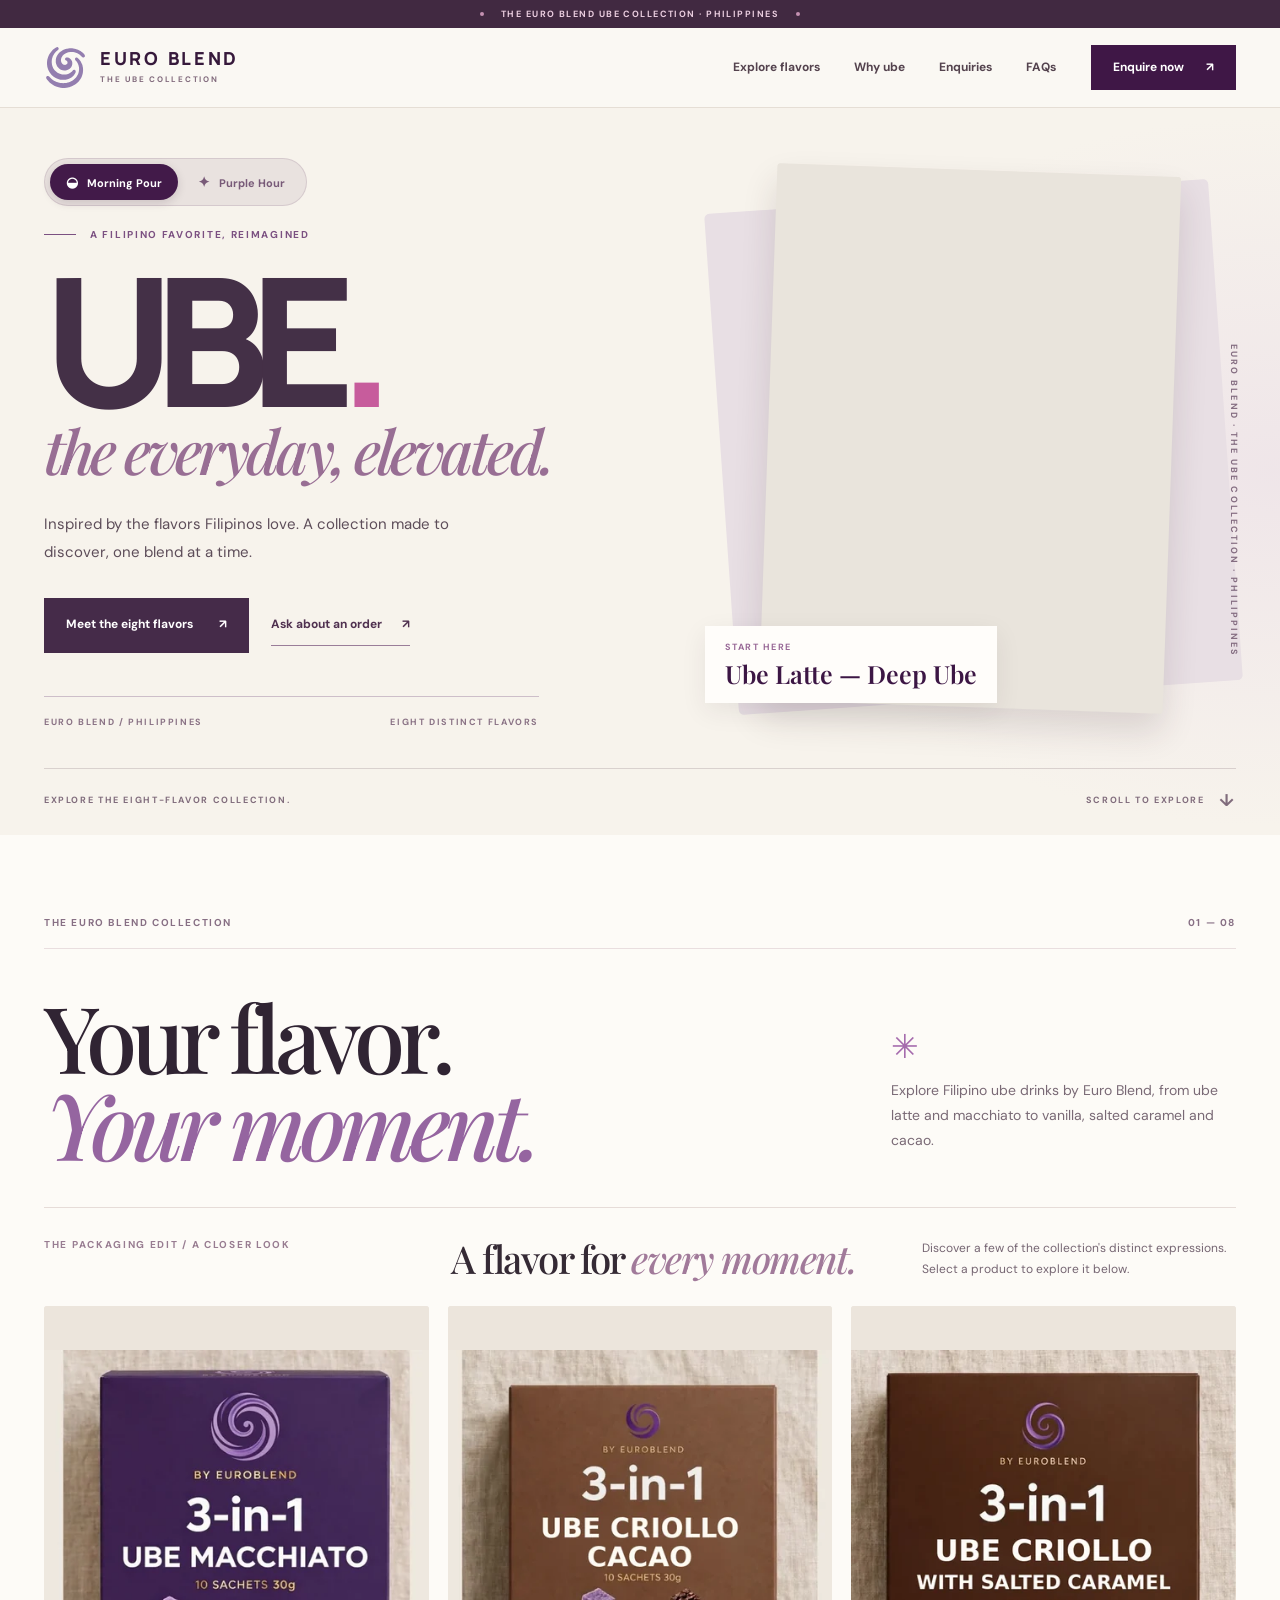
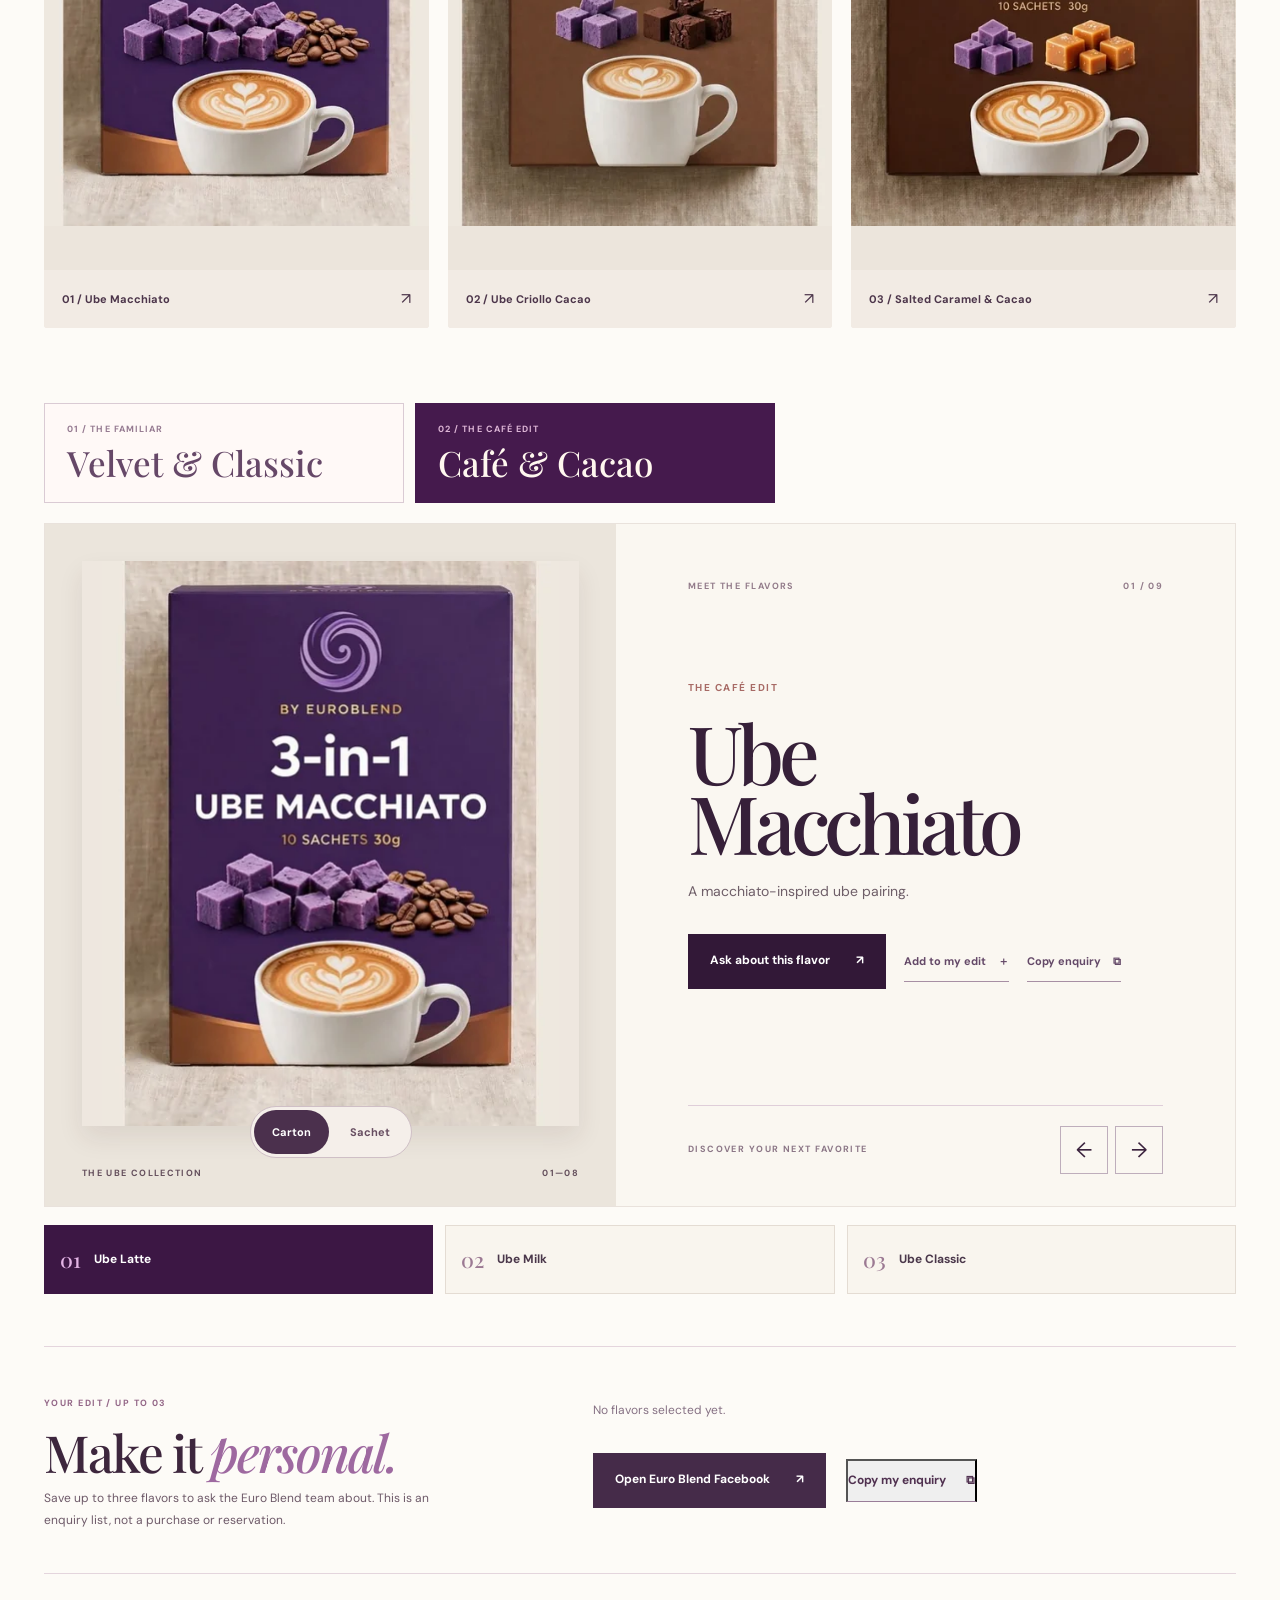
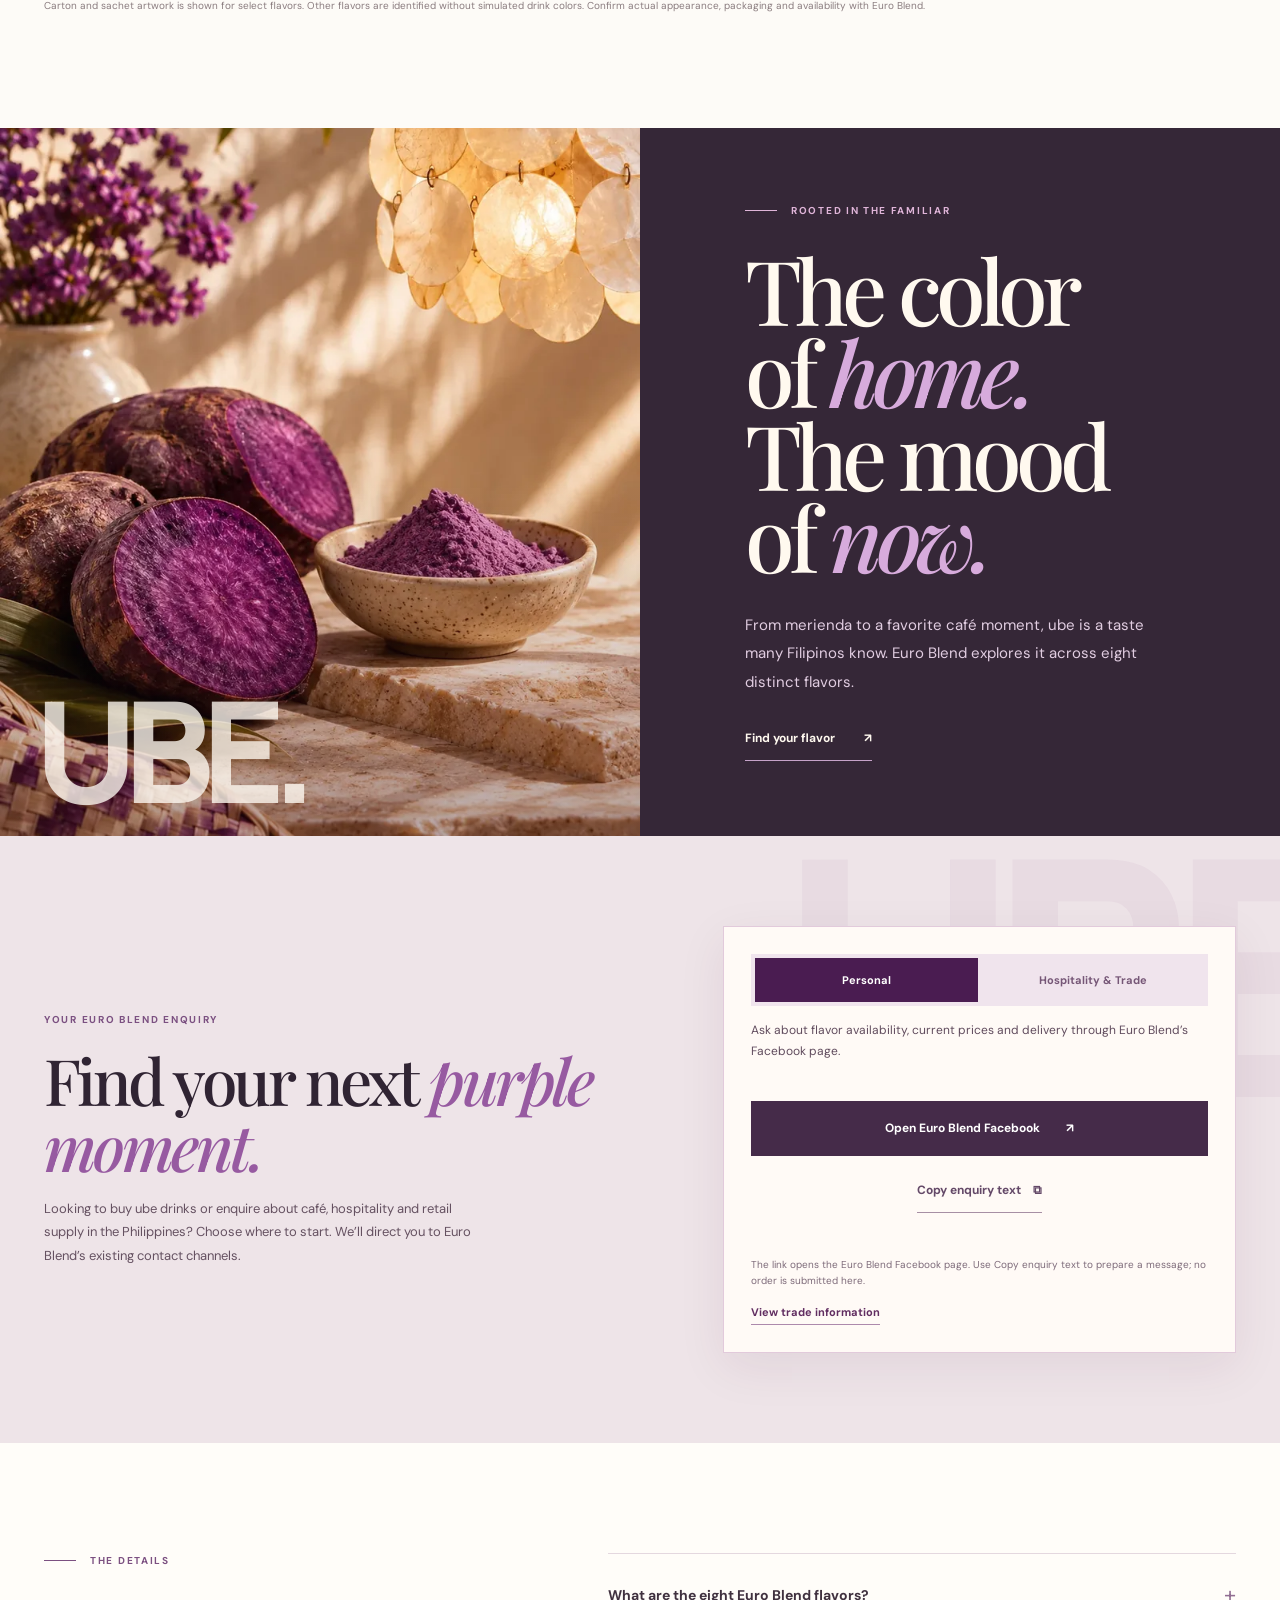
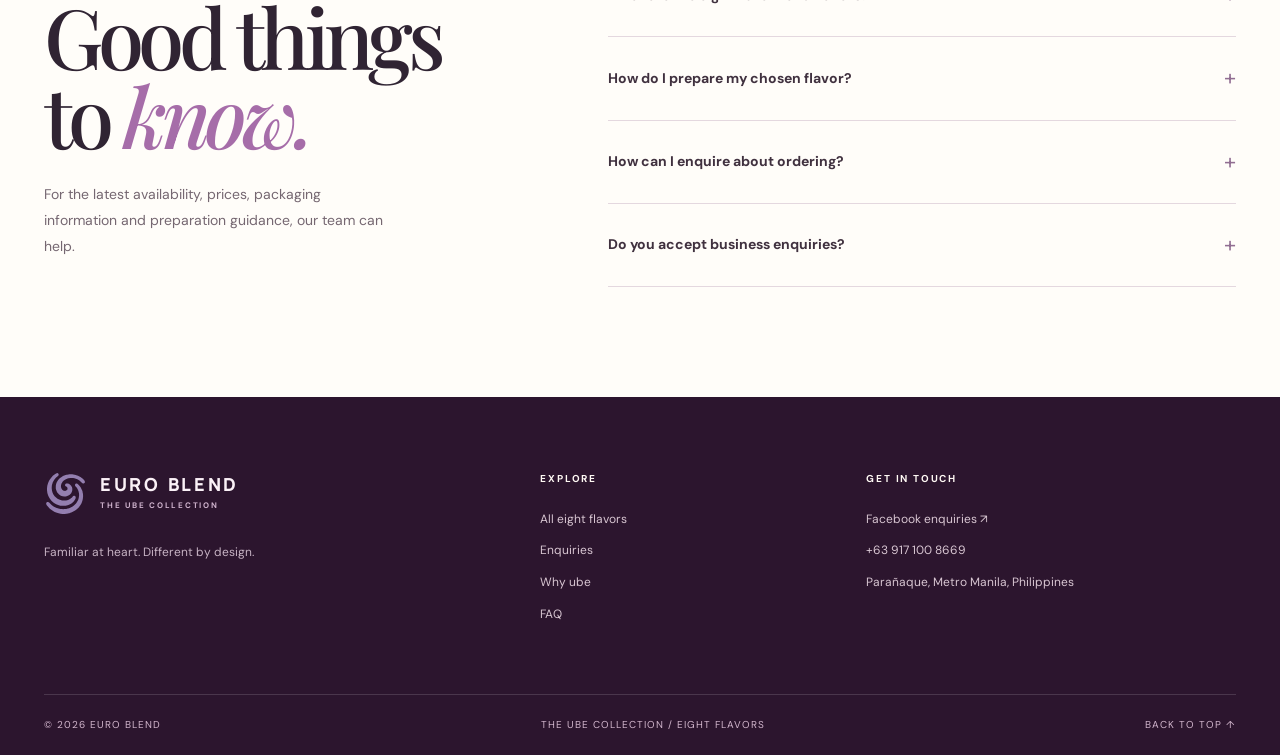
==== index.html @ 81c0ac76 "Improve Euroblend homepage search metadata and Filipino ube drink relevance" ====
<!doctype html>
<html lang="en">
<head>
<meta charset="utf-8">
<meta name="viewport" content="width=device-width, initial-scale=1">
<meta name="theme-color" content="#faf6ed" id="browser-theme-color">
<meta name="description" content="Discover Euro Blend (Euroblend), a Filipino ube beverage collection in Parañaque, Metro Manila. Explore ube latte, macchiato, cacao and salted caramel. Enquire about orders.">
<meta property="og:type" content="website">
<meta property="og:title" content="Euroblend Philippines | Filipino Ube Drinks &amp; Ube Latte">
<meta property="og:description" content="Discover Euro Blend (Euroblend), a Filipino ube beverage collection in Parañaque, Metro Manila. Explore ube latte, macchiato, cacao and salted caramel. Enquire about orders.">
<meta property="og:url" content="https://euroblend.vercel.app/">
<meta property="og:image" content="https://euroblend.vercel.app/og-euroblend.jpg">
<meta property="og:image:width" content="1200">
<meta property="og:image:height" content="630">
<meta name="twitter:card" content="summary_large_image">
<meta name="robots" content="index, follow, max-image-preview:large">
<meta property="og:site_name" content="Euro Blend">
<meta property="og:locale" content="en_PH">
<meta property="og:image:alt" content="Euro Blend collection packaging on natural linen">
<link rel="canonical" href="https://euroblend.vercel.app/">
<link rel="icon" type="image/svg+xml" href="/euroblend-mark.svg">
<link rel="preconnect" href="https://fonts.googleapis.com">
<link rel="preconnect" href="https://fonts.gstatic.com" crossorigin>
<link href="https://fonts.googleapis.com/css2?family=DM+Sans:wght@400;500;600;700&family=Manrope:wght@400;500;600;700;800&family=Playfair+Display:ital,wght@0,500;0,600;0,700;1,500;1,600&display=swap" rel="stylesheet">
<link rel="preload" as="image" type="image/webp" href="/images/editorial-ube-latte-800.webp" imagesrcset="/images/editorial-ube-latte-480.webp 480w, /images/editorial-ube-latte-800.webp 800w" imagesizes="(max-width:760px) 75vw, 500px">
<link rel="manifest" href="/site.webmanifest">
<link rel="icon" type="image/svg+xml" href="/favicon.svg">
<link rel="apple-touch-icon" href="/apple-touch-icon.png">
<link rel="stylesheet" href="/style.css">
<title>Euroblend Philippines | Filipino Ube Drinks &amp; Ube Latte</title>
<script type="application/ld+json">{"@context":"https://schema.org","@graph":[{"@type":"Organization","name":"Euro Blend","url":"https://euroblend.vercel.app/","logo":"https://euroblend.vercel.app/euroblend-mark.svg","sameAs":["https://www.facebook.com/share/1deLJW2QHp/"],"alternateName":"Euroblend"},{"@type":"WebSite","name":"Euro Blend","url":"https://euroblend.vercel.app/","alternateName":"Euroblend","inLanguage":"en-PH"},{"@type":"ItemList","name":"The Euro Blend Ube Collection","numberOfItems":8,"itemListElement":[{"@type":"ListItem","position":1,"name":"Ube Latte"},{"@type":"ListItem","position":2,"name":"Ube Milk"},{"@type":"ListItem","position":3,"name":"Ube Classic"},{"@type":"ListItem","position":4,"name":"Ube Macchiato"},{"@type":"ListItem","position":5,"name":"Ube Vanilla"},{"@type":"ListItem","position":6,"name":"Ube Salted Caramel"},{"@type":"ListItem","position":7,"name":"Ube Criollo Cacao"},{"@type":"ListItem","position":8,"name":"Ube Criollo Salted Caramel"}]}]}</script>
</head>
<body data-mood="morning">
<a class="skip" href="#main">Skip to content</a>
<div class="announcement"><span class="announcement__dot"></span> THE EURO BLEND UBE COLLECTION · PHILIPPINES <span class="announcement__dot"></span></div>
<header class="header" id="top"><div class="container header__inner">
 <a class="brand" href="#top" aria-label="Euro Blend home"><img src="/euroblend-mark.svg" width="40" height="43" alt=""><span><strong>EURO BLEND</strong><small>THE UBE COLLECTION</small></span></a>
 <nav class="nav" id="site-nav" aria-label="Primary navigation"><a href="#flavors">Explore flavors</a><a href="#story">Why ube</a><a href="#enquiries">Enquiries</a><a href="#faq">FAQs</a></nav>
 <a class="header__cta" href="https://www.facebook.com/share/1deLJW2QHp/" target="_blank" rel="noopener noreferrer">Enquire now <span aria-hidden="true">↗</span></a>
 <button class="mobile-menu" type="button" id="mobile-menu" aria-label="Open menu" aria-expanded="false" aria-controls="site-nav"><span></span><span></span></button>
</div></header>
<main id="main">
<section class="hero" aria-labelledby="hero-title"><div class="container hero__grid">
 <div class="hero__copy">
    <div class="mood-switch" role="group" aria-label="Choose visual atmosphere">
      <button type="button" data-mood-choice="morning" aria-pressed="true" class="mood-switch__button is-active"><span aria-hidden="true">◒</span> Morning Pour</button>
      <button type="button" data-mood-choice="purple-hour" aria-pressed="false" class="mood-switch__button"><span aria-hidden="true">✦</span> Purple Hour</button>
    </div>
    <div class="kicker"><span class="kicker__line"></span> <span id="hero-strap">A FILIPINO FAVORITE, REIMAGINED</span></div>
   <h1 id="hero-title"><span class="hero__big">UBE<span class="hero__period">.</span></span><span class="hero__script" id="hero-script">the everyday, elevated.</span></h1>
   <p class="hero__lead" id="hero-lead">Inspired by the flavors Filipinos love. A collection made to discover, one blend at a time.</p>
   <div class="hero__actions"><a class="btn btn--purple" href="#flavors">Meet the eight flavors <span aria-hidden="true">↗</span></a><a class="text-cta" href="https://www.facebook.com/share/1deLJW2QHp/" target="_blank" rel="noopener noreferrer">Ask about an order <span aria-hidden="true">↗</span></a></div>
   <div class="hero__edition"><span>EURO BLEND / PHILIPPINES</span><span>EIGHT DISTINCT FLAVORS</span></div>
 </div>
 <div class="hero__visual"><div class="hero__halo" aria-hidden="true"></div><div class="hero__orbit" aria-hidden="true"></div>
   <figure class="hero__product">
      <img class="hero__photo-day" src="/images/editorial-ube-latte-800.webp" srcset="/images/editorial-ube-latte-480.webp 480w, /images/editorial-ube-latte-800.webp 800w" sizes="(max-width:760px) 74vw, 480px" width="760" height="940" fetchpriority="high" decoding="async" alt="Euro Blend Ube Latte Deep Ube packaging on a warm linen backdrop">
      <img class="hero__photo-night" src="/images/editorial-ube-criollo-salted-caramel-800.webp" srcset="/images/editorial-ube-criollo-salted-caramel-480.webp 480w, /images/editorial-ube-criollo-salted-caramel-800.webp 800w" sizes="(max-width:760px) 74vw, 480px" width="760" height="940" decoding="async" loading="lazy" alt="Euro Blend Ube Criollo Salted Caramel carton on natural linen">
    </figure>
   <div class="hero__side-label" aria-hidden="true">EURO BLEND · THE UBE COLLECTION · PHILIPPINES</div>
   <div class="hero__photo-tag"><span class="hero__photo-tag-small" id="photo-tag">START HERE</span><strong id="photo-feature">Ube Latte / Deep Ube</strong></div>
 </div>
</div><div class="hero__bottomline container"><span>EXPLORE THE EIGHT-FLAVOR COLLECTION.</span><a href="#flavors">SCROLL TO EXPLORE <span aria-hidden="true">↓</span></a></div></section>
<div class="ticker" aria-hidden="true"><div class="ticker__track"><span>UBE LATTE</span><i>✳</i><span>UBE MILK</span><i>✳</i><span>UBE CLASSIC</span><i>✳</i><span>UBE MACCHIATO</span><i>✳</i><span>UBE VANILLA</span><i>✳</i><span>UBE SALTED CARAMEL</span><i>✳</i><span>UBE CRIOLLO CACAO</span><i>✳</i><span>UBE CRIOLLO SALTED CARAMEL</span><i>✳</i></div></div>
<section class="intro" id="flavors" aria-labelledby="flavors-heading"><div class="container">
 <div class="intro__line"><span>THE EURO BLEND COLLECTION</span><span>01 — 08</span></div>
 <div class="intro__heading"><h2 id="flavors-heading">Your flavor.<br><em>Your moment.</em></h2><div class="intro__aside"><span class="intro__star" aria-hidden="true">✳</span><p>Explore Filipino ube drinks by Euro Blend, from ube latte and macchiato to vanilla, salted caramel and cacao.</p></div></div>
  <div class="editorial-look" aria-labelledby="editorial-look-title">
    <div class="editorial-look__intro"><span>THE PACKAGING EDIT / A CLOSER LOOK</span><h3 id="editorial-look-title">A flavor for <em>every moment.</em></h3><p>Discover a few of the collection's distinct expressions. Select a product to explore it below.</p></div>
    <p class="editorial-look__swipe">Swipe to explore the packaging <span aria-hidden="true">→</span></p>
  <div class="editorial-look__photos">
      <button type="button" data-feature-flavor="3" aria-label="Explore Ube Macchiato"><img src="/images/editorial-ube-macchiato-480.webp" width="456" height="564" loading="lazy" decoding="async" alt="Ube Macchiato carton on natural linen"><span>01 / Ube Macchiato <b>↗</b></span></button>
      <button type="button" data-feature-flavor="6" aria-label="Explore Ube Criollo Cacao"><img src="/images/editorial-ube-criollo-cacao-480.webp" width="456" height="564" loading="lazy" decoding="async" alt="Ube cacao carton on natural linen"><span>02 / Ube Criollo Cacao <b>↗</b></span></button>
      <button type="button" data-feature-flavor="7" aria-label="Explore Ube Criollo Salted Caramel"><img src="/images/editorial-ube-criollo-salted-caramel-480.webp" width="456" height="564" loading="lazy" decoding="async" alt="Ube cacao and salted caramel carton on natural linen"><span>03 / Salted Caramel &amp; Cacao <b>↗</b></span></button>
    </div>
  </div>
  <div class="flight-groups" role="group" aria-label="Browse flavor groups">
    <button type="button" class="flight-groups__tab is-active" data-family="velvet" aria-pressed="true"><span>01 / THE FAMILIAR</span><strong>Velvet &amp; Classic</strong></button>
    <button type="button" class="flight-groups__tab" data-family="cafe" aria-pressed="false"><span>02 / THE CAFÉ EDIT</span><strong>Café &amp; Cacao</strong></button>
  </div>
  <div class="showcase" id="flavor-showcase" data-flavor="salted-caramel">
   <div class="showcase__photo"><div class="showcase__photo-frame">
   <img id="flavor-image" hidden sizes="(max-width:760px) calc(100vw - 72px), 540px" width="1000" height="1250" alt="" decoding="async">
   <div id="flavor-identity" class="flavor-identity" role="img" aria-label="Euro Blend Ube Salted Caramel typographic product artwork">
    <span class="flavor-identity__overline">EURO BLEND / THE UBE COLLECTION</span>
    <img class="flavor-identity__mark" src="/euroblend-mark.svg" width="66" height="70" alt="" aria-hidden="true">
    <strong id="flavor-identity-name">Ube Salted Caramel</strong>
    <span class="flavor-identity__rule" aria-hidden="true"></span>
    <span class="flavor-identity__footnote">DISCOVER THE FLAVOR</span>
   </div>
  </div><div class="pack-view" id="pack-view" hidden role="group" aria-label="Product view"><button type="button" id="pack-carton" class="is-active" aria-pressed="true">Carton</button><button type="button" id="pack-sachet" aria-pressed="false">Sachet</button></div><div class="showcase__photo-label">THE UBE COLLECTION <span>01—08</span></div></div>
   <div class="showcase__details"><div class="showcase__top"><span>MEET THE FLAVORS</span><span id="flavor-count">06 / 08</span></div>
    <div class="showcase__main"><p class="showcase__eyebrow" id="flavor-eyebrow">SWEET MEETS SALTY</p><h3 id="flavor-title">Ube Salted<br>Caramel</h3><p id="flavor-description">An ube and salted caramel flavor to discover.</p><div class="showcase__ctas"><a class="btn btn--ink" id="flavor-enquire" href="https://www.facebook.com/share/1deLJW2QHp/" target="_blank" rel="noopener noreferrer" aria-label="Ask about Ube Salted Caramel on the Euro Blend Facebook page">Ask about this flavor <span aria-hidden="true">↗</span></a><button id="add-to-flight" type="button" class="copy-link" aria-pressed="false">Add to my edit <span aria-hidden="true">＋</span></button><button id="copy-flavor" type="button" class="copy-link">Copy enquiry <span aria-hidden="true">⧉</span></button></div><span id="copy-status" class="copy-status" role="status" aria-live="polite"></span></div>
    <div class="showcase__bottom"><span>DISCOVER YOUR NEXT FAVORITE</span><div class="showcase__arrows"><button type="button" id="prev-flavor" aria-label="Previous flavor">←</button><button type="button" id="next-flavor" aria-label="Next flavor">→</button></div></div>
   </div>
 </div>
 <div class="flavor-rail" role="group" aria-label="Select a Euro Blend ube flavor">
  <button type="button" class="flavor-rail__option" data-family="cafe" data-index="0" hidden aria-pressed="false"><span>01</span><strong>Ube Latte</strong></button>
  <button type="button" class="flavor-rail__option" data-family="velvet" data-index="1" aria-pressed="false"><span>02</span><strong>Ube Milk</strong></button>
  <button type="button" class="flavor-rail__option" data-family="velvet" data-index="2" aria-pressed="false"><span>03</span><strong>Ube Classic</strong></button>
  <button type="button" class="flavor-rail__option" data-family="cafe" data-index="3" hidden aria-pressed="false"><span>04</span><strong>Ube Macchiato</strong></button>
  <button type="button" class="flavor-rail__option" data-family="velvet" data-index="4" aria-pressed="false"><span>05</span><strong>Ube Vanilla</strong></button>
  <button type="button" class="flavor-rail__option is-selected" data-family="velvet" data-index="5" aria-pressed="true"><span>06</span><strong>Ube Salted Caramel</strong></button>
  <button type="button" class="flavor-rail__option" data-family="cafe" data-index="6" hidden aria-pressed="false"><span>07</span><strong>Ube Criollo Cacao</strong></button>
  <button type="button" class="flavor-rail__option" data-family="cafe" data-index="7" hidden aria-pressed="false"><span>08</span><strong>Ube Criollo Salted Caramel</strong></button>
 </div>
  <aside class="tasting-edit" aria-labelledby="tasting-edit-title">
    <div class="tasting-edit__heading"><span class="tasting-edit__number">YOUR EDIT / UP TO 03</span><h3 id="tasting-edit-title">Make it <em>personal.</em></h3><p>Save up to three flavors to ask the Euro Blend team about. This is an enquiry list, not a purchase or reservation.</p></div>
    <div class="tasting-edit__actions"><div id="tasting-list" class="tasting-edit__list" aria-live="polite"><span class="tasting-edit__empty">No flavors selected yet.</span></div><div class="tasting-edit__buttons"><a id="tasting-email" class="btn btn--purple" href="https://www.facebook.com/share/1deLJW2QHp/" target="_blank" rel="noopener noreferrer">Open Euro Blend Facebook <span aria-hidden="true">↗</span></a><button id="tasting-copy" type="button" class="text-cta">Copy my enquiry <span aria-hidden="true">⧉</span></button></div><span id="tasting-status" role="status" aria-live="polite" class="tasting-edit__status"></span></div>
  </aside>
  <p class="collection__note">Carton and sachet artwork is shown for select flavors. Other flavors are identified without simulated drink colors. Confirm actual appearance, packaging and availability with Euro Blend.</p>
</div></section>
<section id="story" class="story" aria-labelledby="story-title"><div class="story__art"><img src="/images/ube-story-800.webp" srcset="/images/ube-story-480.webp 480w, /images/ube-story-800.webp 800w, /images/ube-story.webp 1000w" sizes="(max-width:760px) 100vw, 50vw" width="1000" height="1250" loading="lazy" decoding="async" alt="Purple ube root and soft natural textures in a warm Filipino-inspired setting"><div class="story__artmark" aria-hidden="true">UBE.</div></div><div class="story__text"><div class="story__inner"><p class="kicker kicker--light"><span class="kicker__line"></span> ROOTED IN THE FAMILIAR</p><h2 id="story-title">The color<br>of <em>home.</em><br>The mood<br>of <em>now.</em></h2><p>From merienda to a favorite café moment, ube is a taste many Filipinos know. Euro Blend explores it across eight distinct flavors.</p><a href="#flavors" class="story__link">Find your flavor <span aria-hidden="true">↗</span></a></div></div></section>
<section class="ritual" id="enquiries" aria-labelledby="enquiries-title">
 <div class="container ritual__inner">
  <div class="ritual__copy"><p class="kicker">YOUR EURO BLEND ENQUIRY</p><h2 id="enquiries-title">Find your next <em>purple moment.</em></h2><p class="ritual__description">Looking to buy ube drinks or enquire about café, hospitality and retail supply in the Philippines? Choose where to start. We’ll direct you to Euro Blend’s existing contact channels.</p></div>
  <div class="enquiry-path" aria-label="Choose an enquiry type"><div class="enquiry-path__tabs" role="group" aria-label="Enquiry type"><button id="enquiry-personal" type="button" aria-pressed="true" class="is-active">Personal</button><button id="enquiry-trade" type="button" aria-pressed="false">Hospitality &amp; Trade</button></div><p id="enquiry-guide">Ask about flavor availability, current prices and delivery through the official Euro Blend Facebook page.</p><a id="enquiry-action" class="btn btn--purple" target="_blank" rel="noopener noreferrer" href="https://www.facebook.com/share/1deLJW2QHp/">Message on Facebook <span aria-hidden="true">↗</span></a><button type="button" id="enquiry-copy" class="copy-link">Copy enquiry text <span aria-hidden="true">⧉</span></button><span id="enquiry-status" role="status" aria-live="polite" class="enquiry-path__status"></span><small>The link opens the Euro Blend Facebook page. Use Copy enquiry text to prepare a message; no order is submitted here.</small><a class="enquiry-path__trade-link" href="/trade">View trade information</a></div>
 </div>
</section>
<section id="faq" class="faq" aria-labelledby="faq-title"><div class="container faq__layout"><div><p class="kicker"><span class="kicker__line"></span> THE DETAILS</p><h2 id="faq-title">Good things<br>to <em>know.</em></h2><p class="faq__lead">For the latest availability, prices, packaging information and preparation guidance, our team can help.</p></div><div class="faq__questions">
 <details><summary>What are the eight Euro Blend flavors?<span aria-hidden="true">+</span></summary><p>Ube Latte, Ube Milk, Ube Classic, Ube Macchiato, Ube Vanilla, Ube Salted Caramel, Ube Criollo Cacao, and Ube Criollo Salted Caramel.</p></details>
 <details><summary>How do I prepare my chosen flavor?<span aria-hidden="true">+</span></summary><p>Follow the preparation instructions on your product’s actual packaging. The Euro Blend team can confirm the recommended method for each available flavor.</p></details>
 <details><summary>How can I enquire about ordering?<span aria-hidden="true">+</span></summary><p>Enquire through the official Euro Blend Facebook page for current stock, prices, payment arrangements and delivery details.</p></details>
 <details><summary>Do you accept business enquiries?<span aria-hidden="true">+</span></summary><p>Yes. For reseller and business enquiries, contact Euro Blend on its official Facebook page. Pricing, quantities and terms are confirmed directly.</p></details>
 </div></div></section>
</main>
<footer class="footer"><div class="container footer__top"><div class="footer__brand"><a class="brand brand--footer" href="#top"><img src="/euroblend-mark.svg" alt="" width="44" height="48"><span><strong>EURO BLEND</strong><small>THE UBE COLLECTION</small></span></a><p>Familiar at heart. Different by design.</p></div><div class="footer__links"><strong>EXPLORE</strong><a href="#flavors">All eight flavors</a><a href="#enquiries">Enquiries</a><a href="#story">Why ube</a><a href="#faq">FAQ</a></div><div class="footer__links"><strong>GET IN TOUCH</strong><a href="https://www.facebook.com/share/1deLJW2QHp/" target="_blank" rel="noopener noreferrer">Facebook enquiries ↗</a><a href="tel:+639171008669">+63 917 100 8669</a><span>Parañaque, Metro Manila, Philippines</span></div></div><div class="container footer__bottom"><span>© <span id="year">2026</span> EURO BLEND</span><span>THE UBE COLLECTION / EIGHT FLAVORS</span><a href="#top">BACK TO TOP ↑</a></div></footer>
<script src="/script.js" defer></script>
</body>
</html>
---- style.css ----
:root{--ink:#251323;--plum:#3e1647;--purple:#64306f;--lilac:#9d62ac;--orchid:#ca85bf;--cream:#faf6ed;--paper:#fffdf8;--muted:#695c64;--line:#e5dcd9;--sans:'DM Sans',Arial,sans-serif;--display:'Playfair Display',Georgia,serif;--heading:'Manrope',Arial,sans-serif}
*,*:before,*:after{box-sizing:border-box}html{scroll-behavior:smooth;scroll-padding-top:86px}body{margin:0;background:var(--cream);color:var(--ink);font:400 14px/1.65 var(--sans);-webkit-font-smoothing:antialiased}h1,h2,h3,p,figure{margin:0}h1,h2,h3{font-weight:500}img{max-width:100%;display:block}a{color:inherit;text-decoration:none}button{font:inherit;cursor:pointer}a:focus-visible,button:focus-visible,summary:focus-visible{outline:3px solid #b558b8;outline-offset:4px}.container{width:min(1320px,calc(100% - 88px));margin-inline:auto}.skip{position:absolute;top:-100px;left:12px;z-index:99;padding:12px 18px;background:#fff;color:#231221}.skip:focus{top:12px}
.announcement{height:28px;background:#351138;color:#eacddf;display:flex;align-items:center;justify-content:center;gap:17px;font-size:9px;letter-spacing:.22em;font-weight:700}.announcement__dot{height:4px;width:4px;background:#c591b2;border-radius:50%}.header{position:relative;z-index:40;background:var(--cream);border-bottom:1px solid #e2d8d0}.header__inner{height:86px;display:flex;align-items:center;gap:35px}.brand{display:inline-flex;align-items:center;gap:13px;min-width:0}.brand img{width:43px;height:45px;object-fit:contain}.brand>span{display:flex;flex-direction:column;gap:4px}.brand strong{font:800 18px/1.1 var(--heading);letter-spacing:.15em;white-space:nowrap;color:#36193b}.brand small{font-size:8px;letter-spacing:.22em;font-weight:700;color:#816a7c;white-space:nowrap}.nav{display:flex;align-items:center;gap:34px;margin-left:auto}.nav a{font-size:12px;font-weight:700;color:#54434e}.nav a:hover{color:var(--purple)}.header__cta{background:#3f1746;color:#fff;padding:13px 22px;display:inline-flex;gap:22px;align-items:center;font-size:12px;font-weight:700;white-space:nowrap;transition:background .2s}.header__cta:hover{background:#65306d}.mobile-menu{display:none;width:42px;height:42px;background:transparent;border:0;padding:10px;flex-direction:column;justify-content:center;gap:7px}.mobile-menu span{display:block;width:100%;height:2px;background:var(--ink)}
.hero{position:relative;overflow:hidden;background:var(--cream);isolation:isolate}.hero:before{content:'';position:absolute;right:-10%;top:0;width:52%;height:100%;background:radial-gradient(circle at 60% 48%,#f4cde1 0%,#f9e6e8 47%,transparent 75%);opacity:.7;pointer-events:none;z-index:-1}.hero__grid{min-height:680px;display:grid;grid-template-columns:minmax(0,1fr) minmax(0,.91fr);gap:clamp(26px,4vw,76px);align-items:center;padding-top:43px;padding-bottom:30px}.hero__copy{position:relative;z-index:2;padding-top:12px}.kicker{display:flex;align-items:center;gap:14px;color:#7b5081;font-size:10px;letter-spacing:.17em;font-weight:700;line-height:1.5}.kicker__line{height:1px;width:32px;background:currentColor;flex-shrink:0}.hero h1{margin:21px 0 27px;display:flex;flex-direction:column;align-items:flex-start;gap:0}.hero__big{font:800 clamp(140px,15vw,226px)/.85 var(--heading);letter-spacing:-.105em;color:#391340;white-space:nowrap}.hero__period{color:#c75c9c}.hero__script{font:italic 500 clamp(45px,5.2vw,79px)/1.13 var(--display);letter-spacing:-.065em;color:#9860a5;transform:translateX(15px)}.hero__lead{max-width:495px;font-size:16px;line-height:1.83;color:#5d4d59;margin-bottom:31px}.hero__actions{display:flex;gap:22px;align-items:center;flex-wrap:wrap}.btn{min-height:55px;display:inline-flex;justify-content:space-between;align-items:center;gap:26px;padding:15px 22px;font-size:12px;font-weight:700;white-space:nowrap;transition:transform .2s,background .2s}.btn:hover{transform:translateY(-2px)}.btn--purple{background:var(--plum);color:#fff}.btn--purple:hover{background:#663174}.text-cta{border-bottom:1px solid #9a7d99;padding:10px 0;display:inline-flex;gap:20px;align-items:center;font-size:12px;font-weight:700;color:#503150}.text-cta:hover{color:#a35b9f}.hero__edition{display:flex;justify-content:space-between;gap:25px;border-top:1px solid #cdbec9;padding-top:18px;max-width:495px;margin-top:65px;font-size:9px;font-weight:700;color:#8a7285;letter-spacing:.18em}.hero__visual{height:635px;position:relative;min-width:0;display:flex;align-items:flex-end;justify-content:center;isolation:isolate}.hero__halo{position:absolute;z-index:-2;left:3%;right:0;top:11%;bottom:4%;border-radius:52% 48% 48% 52%/55% 60% 40% 45%;background:radial-gradient(ellipse at 55% 28%,#dca5d7,#914b96 51%,#4b195c 85%);transform:rotate(-8deg);box-shadow:inset 0 0 100px rgba(60,8,55,.12)}.hero__orbit{position:absolute;z-index:-2;left:-6%;right:-9%;top:3%;bottom:-1%;border:1px solid rgba(120,51,124,.22);border-radius:50%;transform:rotate(20deg)}.hero__product{position:relative;width:83%;height:87%;overflow:hidden;border-radius:49% 49% 9px 9px/39% 39% 9px 9px;box-shadow:0 25px 45px rgba(56,18,50,.2);background:#d9b0c6;transform:rotate(2deg);margin-bottom:19px}.hero__product img{width:100%;height:100%;object-fit:cover;object-position:center 48%;transform:rotate(-2deg) scale(1.07)}.hero__side-label{position:absolute;right:-6%;top:44%;writing-mode:vertical-rl;letter-spacing:.23em;font-size:9px;font-weight:700;color:#805d7d}.hero__photo-tag{position:absolute;bottom:29px;left:-5px;background:#fff9f1;padding:17px 22px;min-width:189px;box-shadow:0 11px 28px rgba(59,15,45,.11);display:flex;flex-direction:column;gap:3px;transform:rotate(-4deg)}.hero__photo-tag-small{font-size:9px;letter-spacing:.17em;font-weight:700;color:#986896}.hero__photo-tag strong{font:600 25px/1.25 var(--display);color:#3c1644}.hero__bottomline{display:flex;align-items:center;justify-content:space-between;gap:25px;border-top:1px solid rgba(67,31,54,.16);padding:17px 0 21px;font-size:9px;letter-spacing:.18em;font-weight:700;color:#806c7c}.hero__bottomline a{display:inline-flex;gap:15px;align-items:center}.hero__bottomline a span{font-size:17px}
.ticker{background:#45184c;color:#f3d9ef;overflow:hidden;padding:20px 0}.ticker__track{display:flex;align-items:center;gap:27px;width:max-content;white-space:nowrap;animation:drift 48s linear infinite}.ticker span{font:700 10px/1.3 var(--heading);letter-spacing:.16em}.ticker i{font-size:15px;font-style:normal;color:#d9a2d3}@keyframes drift{to{transform:translateX(-24%)}}
.intro{padding:108px 0 114px;background:#fffdf8}.intro__line{display:flex;align-items:center;justify-content:space-between;border-bottom:1px solid #e9dedf;padding-bottom:16px;font-size:10px;font-weight:700;letter-spacing:.16em;color:#876f84}.intro__heading{display:flex;justify-content:space-between;align-items:flex-end;gap:55px;padding:43px 0 51px}.intro h2{font:500 clamp(78px,8.1vw,122px)/.95 var(--display);letter-spacing:-.065em}.intro h2 em{font-weight:500;color:#9565a0}.intro__aside{max-width:345px;padding-bottom:13px}.intro__star{font-size:33px;color:#a56bad;line-height:1}.intro__aside p{color:#796975;font-size:14px;line-height:1.8;margin-top:13px}
.showcase{--accent:#9d5f9b;--base:#eed8e2;--light:#fff7f5;display:grid;grid-template-columns:minmax(0,.96fr) minmax(0,1.04fr);min-height:630px;background:var(--light);border:1px solid #eddfdf;transition:background .25s}.showcase[data-flavor=milk]{--accent:#ad7195;--base:#edd6e4;--light:#fff9f8}.showcase[data-flavor=classic]{--accent:#8851a7;--base:#d7b4d8;--light:#fbf4fd}.showcase[data-flavor=macchiato]{--accent:#a76a65;--base:#e5cdca;--light:#fff9f6}.showcase[data-flavor=vanilla]{--accent:#a78758;--base:#ebdbc4;--light:#fefaf2}.showcase[data-flavor=salted-caramel]{--accent:#b26e51;--base:#e5c5b1;--light:#fff8f2}.showcase[data-flavor=criollo-cacao]{--accent:#8c5b68;--base:#ccb1b5;--light:#fcf5f4}.showcase[data-flavor=criollo-salted-caramel]{--accent:#a36a6d;--base:#d7afb2;--light:#fff8f4}.showcase__photo{min-width:0;position:relative;background:var(--base);padding:38px;display:flex;align-items:center;justify-content:center;transition:background .25s}.showcase__photo:before{content:'';position:absolute;inset:19px;border:1px solid rgba(73,35,58,.17);pointer-events:none}.showcase__photo-frame{width:100%;max-height:640px;height:560px;overflow:hidden;background:#cbb3b2;box-shadow:0 12px 25px rgba(38,12,35,.11)}.showcase__photo-frame img{width:100%;height:100%;object-fit:cover;object-position:center 50%;transition:opacity .2s ease}.showcase__photo-label{position:absolute;left:57px;right:57px;bottom:58px;display:flex;justify-content:space-between;gap:13px;background:rgba(42,16,40,.78);color:#fff6ee;padding:12px 15px;font-size:9px;letter-spacing:.15em;font-weight:700}.showcase__details{min-width:0;display:flex;flex-direction:column;justify-content:space-between;padding:45px clamp(35px,5.6vw,83px) 32px}.showcase__top{display:flex;align-items:center;justify-content:space-between;gap:13px;font-size:9px;letter-spacing:.16em;color:#927b8a;font-weight:700}.showcase__main{padding:30px 0}.showcase__eyebrow{font-size:10px;font-weight:700;letter-spacing:.2em;color:var(--accent)}.showcase__main h3{font:500 clamp(80px,7.2vw,116px)/.86 var(--display);letter-spacing:-.064em;margin:21px 0 23px;color:#362039;overflow-wrap:break-word}.showcase__main>p:not(.showcase__eyebrow){font-size:14px;color:#6e5e68;max-width:365px;line-height:1.83}.showcase__ctas{display:flex;flex-wrap:wrap;gap:18px;align-items:center;margin-top:29px}.btn--ink{background:#321837;color:#fff}.btn--ink:hover{background:#643b70}.copy-link{border:0;background:transparent;border-bottom:1px solid #a78fa4;padding:11px 0;color:#644968;font-size:12px;font-weight:700;display:inline-flex;gap:12px}.copy-status{display:block;color:#674b65;font-size:11px;min-height:19px;margin-top:11px}.showcase__bottom{border-top:1px solid #dfced9;display:flex;justify-content:space-between;gap:12px;align-items:center;padding-top:20px}.showcase__bottom>span{font-size:9px;color:#8b7686;font-weight:700;letter-spacing:.16em}.showcase__arrows{display:flex;gap:7px}.showcase__arrows button{width:48px;height:48px;background:transparent;border:1px solid #beaebc;color:#3a223d;font-size:21px}.showcase__arrows button:hover{background:#e7d7e4}
.flavor-rail{display:flex;gap:12px;margin-top:18px}.flavor-rail__option{flex:1 1 0;text-align:left;min-width:0;padding:17px 15px;display:flex;gap:13px;align-items:center;min-height:69px;border:1px solid #e3d9d8;background:#faf4f0;color:#4b384b;transition:background .2s,border-color .2s}.flavor-rail__option:hover{background:#f1e5ed}.flavor-rail__option>span{font:500 21px/1 var(--display);color:#9c7a93}.flavor-rail__option strong{font-size:12px;line-height:1.4}.flavor-rail__option.is-selected{background:#3c1744;color:#fff;border-color:#3c1744}.flavor-rail__option.is-selected>span{color:#e3b4e5}.collection__note{margin-top:28px;color:#968891;font-size:10px;line-height:1.6}
.story{display:grid;grid-template-columns:1fr 1fr;min-height:660px;background:#321538;color:#fff9ef}.story__art{min-width:0;overflow:hidden;position:relative}.story__art img{width:100%;height:100%;position:absolute;inset:0;object-fit:cover;object-position:center 54%}.story__art:after{content:'';position:absolute;inset:0;background:linear-gradient(0deg,rgba(33,10,25,.33),transparent 50%)}.story__artmark{position:absolute;z-index:2;bottom:28px;left:35px;font:800 clamp(110px,11vw,190px)/.82 var(--heading);letter-spacing:-.09em;color:rgba(255,250,242,.78)}.story__text{display:flex;align-items:center;justify-content:center;padding:95px clamp(40px,6vw,108px)}.story__inner{max-width:515px}.kicker--light{color:#e0b5d9}.story h2{font:500 clamp(77px,7vw,111px)/.92 var(--display);letter-spacing:-.065em;margin:30px 0 33px}.story h2 em{color:#d7abdc}.story__text p:not(.kicker){font-size:15px;line-height:1.9;color:#e1cde1;max-width:430px}.story__link{display:inline-flex;align-items:center;gap:29px;margin-top:33px;border-bottom:1px solid #c6a3c9;padding-bottom:11px;font-size:12px;font-weight:700}
.ritual{background:#f4e4ee;position:relative;overflow:hidden}.ritual:after{content:'UBE';font:800 330px/1 var(--heading);color:rgba(128,68,132,.055);position:absolute;right:-55px;top:-30px;letter-spacing:-.09em;pointer-events:none}.ritual__inner{padding:90px 0;display:flex;gap:40px;align-items:center;justify-content:space-between;position:relative;z-index:1}.ritual__asterisk{font-size:75px;color:#9859a0;line-height:1}.ritual h2{font:500 clamp(45px,5.2vw,77px)/1.05 var(--display);letter-spacing:-.055em;margin-top:20px}.ritual h2 em{color:#975aa1}.ritual .btn{flex-shrink:0}
.faq{background:#fffdf9;padding:110px 0}.faq__layout{display:grid;grid-template-columns:.85fr 1.15fr;gap:100px}.faq h2{font:500 clamp(70px,6.5vw,97px)/.95 var(--display);letter-spacing:-.064em;margin:28px 0}.faq h2 em{color:#a66da9}.faq__lead{color:#756771;line-height:1.85;max-width:340px;font-size:14px}.faq__questions{border-top:1px solid #e4d8df}.faq details{border-bottom:1px solid #e4d8df}.faq summary{list-style:none;cursor:pointer;display:flex;align-items:center;justify-content:space-between;gap:21px;padding:23px 0;color:#40313f;font-weight:700;font-size:14px}.faq summary::-webkit-details-marker{display:none}.faq summary span{font-size:22px;color:#916e92;font-weight:400;transition:transform .2s}.faq details[open] summary span{transform:rotate(45deg)}.faq details p{font-size:13px;line-height:1.9;color:#72656f;max-width:580px;padding:0 25px 22px 0}
.footer{background:#2c152e;color:#f7eff4}.footer__top{padding:74px 0 69px;display:grid;grid-template-columns:1.5fr .9fr 1.3fr;gap:70px}.brand--footer strong{color:#fbf1f7}.brand--footer small{color:#cfb3cd}.footer__brand>p{margin-top:20px;color:#c7b3c4;font-size:12px}.footer__links{display:flex;flex-direction:column;gap:12px;align-items:flex-start;color:#d8c6d2;font-size:12px;overflow-wrap:anywhere}.footer__links strong{color:#fff9f4;font-size:10px;letter-spacing:.18em;margin-bottom:10px}.footer__links a:hover{color:#fff}.footer__bottom{border-top:1px solid rgba(255,255,255,.14);display:flex;justify-content:space-between;gap:20px;align-items:center;padding:22px 0;font-size:10px;color:#d2b6cd;letter-spacing:.1em}.footer__bottom a:hover{color:#fff}
@media(max-width:1120px){.container{width:calc(100% - 60px)}.header__inner{gap:18px}.nav{gap:19px}.hero__grid{grid-template-columns:1fr 1fr;gap:20px}.hero__big{font-size:clamp(130px,14vw,200px)}.hero__visual{height:600px}.hero__side-label{right:-5%}.hero__lead{font-size:15px}.intro__heading{gap:24px}.intro h2{font-size:94px}.showcase__details{padding:39px 35px 26px}.showcase__main h3{font-size:88px}.story__text{padding:75px 45px}.story h2{font-size:86px}.ritual__asterisk{font-size:50px}}
@media(max-width:760px){html{scroll-padding-top:72px}.container{width:calc(100% - 36px)}.announcement{font-size:7px;letter-spacing:.1em;height:26px;gap:10px}.header__inner{height:72px;gap:10px}.brand{gap:7px}.brand img{width:31px;height:33px}.brand strong{font-size:13px;letter-spacing:.1em}.brand small{font-size:6px;letter-spacing:.15em}.header__cta{margin-left:auto;padding:10px 10px;font-size:10px;gap:7px}.mobile-menu{display:flex;margin-left:4px}.nav{position:absolute;top:100%;left:0;right:0;display:none;flex-direction:column;align-items:stretch;gap:0;margin:0;background:#fbf7f0;padding:12px 20px 20px;box-shadow:0 15px 22px rgba(44,17,44,.12);border-bottom:1px solid #dfcedc}.nav.is-open{display:flex}.nav a{padding:14px 0;border-bottom:1px solid #e7d9e3;font-size:14px}.hero__grid{grid-template-columns:1fr;min-height:0;gap:12px;padding-top:40px;padding-bottom:22px}.hero__copy{padding-top:0}.kicker{font-size:9px;letter-spacing:.11em;gap:9px}.kicker__line{width:23px}.hero h1{margin:23px 0 19px}.hero__big{font-size:clamp(129px,34vw,220px);letter-spacing:-.095em}.hero__script{font-size:clamp(47px,11.8vw,81px);transform:translateX(9px)}.hero__lead{font-size:14px;line-height:1.68;max-width:540px;margin-bottom:22px}.hero__actions{gap:13px}.btn{min-height:48px;padding:12px 17px;font-size:11px;gap:14px}.text-cta{font-size:11px;gap:9px}.hero__edition{display:none}.hero__visual{height:min(120vw,560px);min-height:370px}.hero__halo{left:10%;right:8%;top:10%;bottom:3%}.hero__orbit{left:5%;right:1%;top:5%;bottom:0}.hero__product{height:85%;width:75%;margin-bottom:9px}.hero__side-label{right:2%;font-size:7px}.hero__photo-tag{bottom:22px;left:0;padding:11px 13px;min-width:135px}.hero__photo-tag strong{font-size:20px}.hero__photo-tag-small{font-size:7px}.hero__bottomline{font-size:8px;letter-spacing:.08em;padding:12px 0 15px}.hero__bottomline>span{max-width:180px}.ticker{padding:16px 0}.ticker span{font-size:9px}.intro{padding:70px 0 82px}.intro__line{font-size:8px}.intro__heading{display:block;padding:29px 0 31px}.intro h2{font-size:clamp(61px,13vw,90px)}.intro__aside{margin-top:25px;max-width:550px;display:flex;gap:17px;align-items:center}.intro__star{font-size:28px}.intro__aside p{font-size:12px;margin-top:0}.showcase{grid-template-columns:1fr;min-height:0}.showcase__photo{padding:20px}.showcase__photo:before{inset:10px}.showcase__photo-frame{height:auto;aspect-ratio:1.05;min-height:0}.showcase__photo-frame img{object-position:center 45%}.showcase__photo-label{left:31px;right:31px;bottom:29px;padding:8px 11px;font-size:8px}.showcase__details{min-height:415px;padding:23px 23px 20px}.showcase__main{padding:18px 0}.showcase__main h3{font-size:clamp(62px,12vw,95px);margin:11px 0 18px}.showcase__main>p:not(.showcase__eyebrow){font-size:13px;line-height:1.65}.showcase__ctas{margin-top:18px;gap:16px}.copy-link{font-size:11px}.showcase__bottom{padding-top:13px}.showcase__bottom>span{font-size:8px}.showcase__arrows button{width:40px;height:40px}.flavor-rail{display:flex;overflow-x:auto;scroll-snap-type:x mandatory;overscroll-behavior-x:contain;gap:8px;margin-top:12px;padding-bottom:8px;scrollbar-width:thin}.flavor-rail__option{flex:0 0 min(55vw,210px);min-height:62px;padding:11px 13px;scroll-snap-align:start}.flavor-rail__option>span{font-size:20px}.flavor-rail__option strong{font-size:11px}.collection__note{font-size:10px;margin-top:22px}.story{grid-template-columns:1fr}.story__art{min-height:0;aspect-ratio:1.12}.story__art img{object-position:center 54%}.story__artmark{bottom:15px;left:20px;font-size:105px}.story__text{padding:60px 23px 70px}.story h2{font-size:clamp(70px,13vw,94px);margin:20px 0 25px}.story__text p:not(.kicker){font-size:13px;line-height:1.75}.ritual__inner{padding:65px 0;display:block}.ritual__asterisk{display:none}.ritual h2{font-size:clamp(50px,10vw,74px)}.ritual .btn{margin-top:27px}.faq{padding:74px 0 85px}.faq__layout{grid-template-columns:1fr;gap:30px}.faq h2{font-size:clamp(67px,12vw,91px);margin:20px 0}.faq__lead{font-size:13px;max-width:520px}.faq summary{font-size:13px;padding:20px 0}.faq details p{font-size:12px}.footer__top{grid-template-columns:1fr 1fr;gap:45px 26px;padding:57px 0}.footer__top>div:first-child{grid-column:1/-1}.footer__links{font-size:11px}.footer__bottom{flex-wrap:wrap;font-size:9px}}
@media(max-width:395px){.brand strong{font-size:12px}.header__cta{font-size:9px;padding:9px}.hero__big{font-size:clamp(113px,33.7vw,145px)}.hero__script{font-size:clamp(42px,11vw,55px)}.hero__actions{gap:9px}.hero__visual{min-height:350px}.hero__photo-tag{left:-3px}.showcase__main h3{font-size:clamp(61px,11.7vw,75px)}.intro h2{font-size:clamp(57px,12.3vw,70px)}}
@media(prefers-reduced-motion:reduce){*,*:before,*:after{scroll-behavior:auto!important;transition:none!important;animation:none!important}.ticker__track{transform:none}}

/* Euro Blend launch experience: accessible two-mood visual treatment and curated tasting edit. */
[hidden]{display:none!important}
.mood-switch{display:inline-flex;align-items:center;gap:4px;padding:5px;background:rgba(94,51,94,.085);border:1px solid rgba(79,43,78,.13);border-radius:40px;margin-bottom:21px}
.mood-switch__button{border:0;background:transparent;padding:10px 16px;color:#785a78;font-size:11px;line-height:1.15;font-weight:700;border-radius:30px;transition:background .25s,color .25s}
.mood-switch__button span{font-size:14px;display:inline-block;margin-right:6px}
.mood-switch__button.is-active{color:#fff;background:#421a49;box-shadow:0 3px 10px rgba(43,15,39,.15)}
.hero__product img.hero__photo-night{display:none}
.hero__product img.hero__photo-day{display:block}
.flight-groups{display:flex;gap:11px;margin:0 0 18px;align-items:stretch}
.flight-groups__tab{flex:1;min-width:0;border:1px solid #dacbd4;background:#fff9f7;padding:18px 22px;display:flex;flex-direction:column;align-items:flex-start;gap:5px;text-align:left;color:#664868;transition:background .2s,transform .2s}
.flight-groups__tab:hover{transform:translateY(-2px);background:#f5edf2}
.flight-groups__tab>span{font-size:9px;letter-spacing:.12em;font-weight:700;color:#957a91}
.flight-groups__tab strong{font:500 clamp(25px,2.8vw,35px)/1.2 var(--display)}
.flight-groups__tab.is-active{border-color:#451a4d;background:#451a4d;color:#fff7ef}
.flight-groups__tab.is-active>span{color:#ddb6d6}
.tasting-edit{margin-top:45px;border-top:1px solid #e4d5dd;border-bottom:1px solid #e4d5dd;padding:35px 0 33px;display:grid;grid-template-columns:1fr 1.25fr;align-items:center;gap:35px}
.tasting-edit__heading{max-width:480px}.tasting-edit__number{font-size:9px;letter-spacing:.16em;font-weight:700;color:#936687}
.tasting-edit h3{font:500 clamp(40px,4vw,60px)/.95 var(--display);margin:14px 0 12px;letter-spacing:-.04em;color:#3d263d}
.tasting-edit h3 em{color:#9e69a0}.tasting-edit__heading p{color:#6d5968;font-size:12px;max-width:430px;line-height:1.8}
.tasting-edit__actions{display:flex;flex-direction:column;gap:13px}.tasting-edit__list{min-height:58px;display:flex;align-items:center;gap:8px;flex-wrap:wrap}
.tasting-edit__empty{font-size:12px;color:#867184}
.tasting-edit__chip{border:1px solid #cbb7c9;background:#fffaf6;border-radius:22px;padding:9px 13px;font-size:11px;font-weight:700;color:#552a57;display:inline-flex;align-items:center;gap:12px}
.tasting-edit__chip>span{font-size:17px;line-height:10px;color:#92668a}
.tasting-edit__buttons{display:flex;align-items:center;flex-wrap:wrap;gap:20px}
.tasting-edit__status{font-size:11px;color:#624663;min-height:19px}
.showcase__ctas .copy-link{font-size:11px}
.showcase__main h3{max-width:100%}
.ritual{background:#eee0e7}.ritual__inner{display:grid;grid-template-columns:minmax(0,1.08fr) minmax(310px,.92fr);gap:clamp(40px,6vw,95px);align-items:center}
.ritual__copy{max-width:590px}.ritual__description{margin-top:18px;font-size:13px;max-width:450px;color:#655161;line-height:1.8}
.ritual h2{font-size:clamp(46px,5vw,77px);line-height:1.03}
.enquiry-path{background:#fffaf6;border:1px solid #e2cadb;padding:27px;box-shadow:0 14px 45px rgba(73,28,63,.08);display:flex;flex-direction:column;align-items:stretch;gap:14px}
.enquiry-path__tabs{display:flex;gap:4px;background:#f0e4ed;padding:4px}
.enquiry-path__tabs button{border:0;background:transparent;flex:1;padding:13px 8px;color:#765777;font-size:11px;font-weight:700}
.enquiry-path__tabs button.is-active{color:#fff;background:#4a1c51}
.enquiry-path>p{min-height:67px;color:#604b5d;font-size:12px;line-height:1.75}
.enquiry-path .btn{justify-content:center;text-align:center}
.enquiry-path .copy-link{align-self:center;margin:0}
.enquiry-path small{color:#7e6b7a;font-size:10px;line-height:1.6}
.enquiry-path__status{color:#644767;font-size:11px;min-height:16px}
.enquiry-path__trade-link{align-self:flex-start;font-size:11px;font-weight:700;color:#612d61;border-bottom:1px solid #ad89ac;padding-bottom:3px}
/* Atmosphere mode is visual, not a product attribute or preparation recommendation. */
body[data-mood="purple-hour"]{--cream:#18131b;--paper:#211922;--ink:#f9f0e8;--line:#564052;background:#211922;color:#faf0e9}
body[data-mood="purple-hour"] .announcement{background:#0f0b12}
body[data-mood="purple-hour"] .header{background:#18131b;border-color:#453444}
body[data-mood="purple-hour"] .brand strong,body[data-mood="purple-hour"] .nav a{color:#f5e8ee}
body[data-mood="purple-hour"] .brand small{color:#cbaaC1}
body[data-mood="purple-hour"] .header__cta{background:#d2a1c9;color:#261624}
body[data-mood="purple-hour"] .mobile-menu span{background:#fff}
body[data-mood="purple-hour"] .hero{background:radial-gradient(ellipse at 70% 45%,#5b2a55,#211321 68%)}
body[data-mood="purple-hour"] .hero:before{background:radial-gradient(circle at 55% 45%,#ae608f,transparent 69%);opacity:.18}
body[data-mood="purple-hour"] .hero__big{color:#fff7ed}
body[data-mood="purple-hour"] .hero__period{color:#dc92ba}
body[data-mood="purple-hour"] .hero__script{color:#e7b3d5}
body[data-mood="purple-hour"] .hero__lead{color:#e3d1dd}
body[data-mood="purple-hour"] .hero .kicker{color:#d7b1cc}
body[data-mood="purple-hour"] .hero__edition,body[data-mood="purple-hour"] .hero__bottomline{color:#d1b8cc;border-color:#624663}
body[data-mood="purple-hour"] .hero__halo{background:radial-gradient(ellipse at 65% 35%,#8a4778,#341127 62%,#120b15 100%);box-shadow:inset 0 0 100px rgba(0,0,0,.25)}
body[data-mood="purple-hour"] .hero__orbit{border-color:rgba(236,182,221,.38)}
body[data-mood="purple-hour"] .hero__product{width:88%;height:74%;border-radius:10px;transform:rotate(-2deg);box-shadow:0 28px 65px rgba(0,0,0,.42)}
body[data-mood="purple-hour"] .hero__product img.hero__photo-day{display:none}
body[data-mood="purple-hour"] .hero__product img.hero__photo-night{display:block;object-position:68% center;transform:rotate(2deg) scale(1.09)}
body[data-mood="purple-hour"] .hero__photo-tag{background:#f8e8ec}
body[data-mood="purple-hour"] .hero__side-label{color:#e1bbd3}
body[data-mood="purple-hour"] .mood-switch{background:#3c2b3c;border-color:#684866}
body[data-mood="purple-hour"] .mood-switch__button{color:#d1b8ce}
body[data-mood="purple-hour"] .mood-switch__button.is-active{background:#e5b5d9;color:#281925}
body[data-mood="purple-hour"] .intro{background:#251a27}
body[data-mood="purple-hour"] .intro__line{color:#d2b8cd;border-color:#604a5f}
body[data-mood="purple-hour"] .intro h2{color:#f8eced}
body[data-mood="purple-hour"] .intro h2 em{color:#e0acd8}
body[data-mood="purple-hour"] .intro__aside p{color:#d0bacd}
body[data-mood="purple-hour"] .intro__star{color:#e4a2d3}
body[data-mood="purple-hour"] .flight-groups__tab{background:#332335;border-color:#58415b;color:#e8d4e4}
body[data-mood="purple-hour"] .flight-groups__tab.is-active{background:#ba8eb0;color:#1f1220;border-color:#d7b4d3}
body[data-mood="purple-hour"] .flight-groups__tab.is-active>span{color:#473148}
body[data-mood="purple-hour"] .flavor-rail__option{border-color:#645165;background:#352637;color:#efdaeb}
body[data-mood="purple-hour"] .flavor-rail__option.is-selected{background:#d4a4cd;color:#261322;border-color:#e5bbe0}
body[data-mood="purple-hour"] .flavor-rail__option.is-selected>span{color:#6a3a67}
body[data-mood="purple-hour"] .tasting-edit{border-color:#6c4a65}
body[data-mood="purple-hour"] .tasting-edit h3{color:#faf0ee}
body[data-mood="purple-hour"] .tasting-edit h3 em{color:#e6b6df}
body[data-mood="purple-hour"] .tasting-edit__heading p,body[data-mood="purple-hour"] .tasting-edit__empty{color:#ccb6c6}
body[data-mood="purple-hour"] .tasting-edit__chip{background:#3b2b3b;color:#fff;border-color:#876281}
body[data-mood="purple-hour"] .tasting-edit__status,body[data-mood="purple-hour"] .collection__note{color:#c2a5bd}
body[data-mood="purple-hour"] .ritual{background:#352138;color:#fff6f5}
body[data-mood="purple-hour"] .ritual .kicker{color:#d5a6cf}
body[data-mood="purple-hour"] .ritual h2,body[data-mood="purple-hour"] .ritual h2 em{color:#f4d0e8}
body[data-mood="purple-hour"] .ritual__description{color:#dec3d6}
body[data-mood="purple-hour"] .enquiry-path{background:#f8edf4;color:#321e33}
@media(min-width:761px){.flight-groups__tab{max-width:360px}}
@media(max-width:1120px){.ritual__inner{grid-template-columns:1fr 1fr;gap:30px}.tasting-edit{gap:22px}}
@media(max-width:760px){
 .mood-switch{margin-bottom:17px;max-width:100%}.mood-switch__button{padding:9px 12px;font-size:10px}
 .flight-groups{display:grid;grid-template-columns:repeat(2,minmax(0,1fr));gap:7px;margin-bottom:12px}.flight-groups__tab{padding:13px 11px}.flight-groups__tab>span{font-size:8px;letter-spacing:.055em}.flight-groups__tab strong{font-size:clamp(22px,5vw,29px)}
 .flight-groups__tab>span,.flight-groups__tab strong{min-width:0;max-width:100%;overflow-wrap:anywhere}
 .flavor-rail{flex-wrap:wrap;overflow:visible;scroll-snap-type:none}
 .flavor-rail__option{flex:1 1 calc((100% - 8px) / 2)}
 .flavor-rail__option>span{flex-shrink:0}.flavor-rail__option strong{min-width:0;overflow-wrap:anywhere}
 .tasting-edit{grid-template-columns:1fr;margin-top:28px;padding:28px 0;gap:18px}.tasting-edit h3{font-size:43px}
 .tasting-edit__buttons{gap:10px}.tasting-edit__buttons .btn{min-height:44px}
 .showcase__ctas{column-gap:12px;row-gap:4px}.showcase__ctas .copy-link{font-size:10px}
 .ritual__inner{display:flex;flex-direction:column;align-items:stretch;gap:25px;padding:65px 0}.ritual h2{font-size:clamp(49px,11vw,70px)}
 .ritual__copy{max-width:100%}.enquiry-path{padding:20px}.enquiry-path__tabs button{font-size:10px}
 body[data-mood="purple-hour"] .nav{background:#241628;border-color:#6b4967}
 body[data-mood="purple-hour"] .nav a{border-color:#694967}
}
@media(max-width:395px){.flight-groups__tab strong{font-size:22px}.mood-switch__button{font-size:9px;padding:8px 10px}}
@media(prefers-reduced-motion:reduce){.mood-switch__button,.flight-groups__tab{transition:none}}
.reveal-ready{opacity:0;transform:translateY(16px);transition:opacity .7s cubic-bezier(.22,1,.36,1),transform .7s cubic-bezier(.22,1,.36,1)}
.reveal-ready.reveal-in{opacity:1;transform:none}
@media(prefers-reduced-motion:reduce){.reveal-ready{opacity:1;transform:none;transition:none}}

/* EURO BLEND / COLLECTION ART DIRECTION - Nov 2026
   Photographs now use owner-provided packaging references. Keep product artwork intact. */
:root{--cream:#f7f3ec;--paper:#fdfbf7;--plum:#452b49;--ink:#302433;--purple:#68466c;--orchid:#9b7c9a}
.announcement{background:#412941;height:28px;letter-spacing:.16em}
.header{border-color:#e5ded5;background:#faf8f3}
.header__inner{height:79px}
.hero{background:#f7f3ec}
.hero:before{background:radial-gradient(ellipse at 80% 50%,#ede2e8,transparent 69%);opacity:.8}
.hero__grid{min-height:620px;gap:clamp(30px,6vw,90px);padding-block:35px}
.hero__big{font-size:clamp(125px,14vw,213px);color:#443047}
.hero__script{font-size:clamp(42px,4.75vw,72px);color:#986e94;transform:none}
.hero__lead{max-width:435px;font-size:15px;line-height:1.85}
.hero__visual{height:590px;align-items:center}
.hero__halo{left:3%;right:2%;top:9%;bottom:6%;border-radius:5px;transform:rotate(-4deg);background:#e8dfe4;box-shadow:none}
.hero__orbit{display:none}
.hero__product{width:76%;height:91%;border-radius:3px;transform:rotate(2deg);margin:0;box-shadow:0 18px 34px rgba(60,34,46,.14);background:#e9e4dc}
.hero__product img{height:100%;width:100%;object-fit:cover;transform:none}
.hero__photo-tag{left:0;bottom:30px;transform:none;background:#fffdfa;min-width:175px;padding:14px 20px;box-shadow:0 8px 26px #38243614}
.hero__side-label{right:-1%;top:34%;color:#846d81}
.hero__edition{margin-top:43px}
.ticker{display:none}
.intro{padding-top:80px;background:#fdfbf7}
.intro__heading{padding-bottom:37px}
.intro h2{font-size:clamp(67px,7.2vw,111px)}
.editorial-look{margin:3px 0 75px;border-top:1px solid #e6dcd8;padding-top:29px}
.editorial-look__intro{display:grid;grid-template-columns:minmax(0,1.2fr) minmax(0,1.4fr) minmax(0,1fr);align-items:end;gap:30px;margin-bottom:26px}
.editorial-look__intro>span{font-size:10px;letter-spacing:.17em;font-weight:700;color:#987c91;align-self:start}
.editorial-look__intro h3{font:500 clamp(29px,3vw,44px)/1.12 var(--display);letter-spacing:-.04em;color:#352a35}
.editorial-look__intro h3 em{color:#a17a9a}
.editorial-look__intro p{font-size:12px;line-height:1.75;color:#756572}
.editorial-look__photos{display:grid;grid-template-columns:repeat(3,minmax(0,1fr));gap:19px}
.editorial-look__photos button{padding:0;border:0;background:#f1ebe4;text-align:left;color:#332632;min-width:0;overflow:hidden}
.editorial-look__photos img{width:100%;aspect-ratio:4/4.3;object-fit:cover;object-position:center 48%;transition:transform .55s cubic-bezier(.22,1,.36,1)}
.editorial-look__photos button:hover img{transform:scale(1.045)}
.editorial-look__photos span{display:flex;justify-content:space-between;align-items:center;padding:16px 18px;background:#f2ebe4;color:#4c354a;font-size:11px;font-weight:700}
.editorial-look__photos b{font-size:16px;font-weight:400}
.flight-groups{margin-bottom:20px}
.showcase{--base:#e8e0d9;--light:#f8f5ef;border-color:#e9e2dc}
.showcase[data-flavor=latte],.showcase[data-flavor=macchiato],.showcase[data-flavor=criollo-cacao],.showcase[data-flavor=criollo-salted-caramel]{--base:#ebe5dc;--light:#faf7f1}
.showcase__photo{padding:37px 37px 80px}
.showcase__photo:before{display:none}
.showcase__photo-frame{background:#eee6dd;height:565px;max-height:none;box-shadow:0 12px 24px rgba(62,34,29,.09)}
.showcase__photo-frame img{object-fit:contain;object-position:center;background:#eee7df}
.showcase__photo-label{bottom:17px;left:37px;right:37px;background:transparent;color:#65505d;padding:8px 0;font-size:9px}
.pack-view{position:absolute;left:50%;bottom:48px;transform:translateX(-50%);display:flex;gap:3px;align-items:center;padding:3px;border:1px solid #cfbfc6;border-radius:100px;background:#f5efea;z-index:2;white-space:nowrap}
.pack-view button{border:0;border-radius:50px;padding:7px 18px;background:transparent;color:#674e61;font-size:11px;font-weight:700;min-height:32px}
.pack-view button.is-active{background:#4b304d;color:#fff}
.showcase__main h3{font-size:clamp(62px,6.3vw,105px)}
@media(max-width:395px){
 .showcase[data-flavor=macchiato] #flavor-title{font-size:min(62px,calc((100vw - 84px) / 4.4))}
 .showcase:is([data-flavor=salted-caramel],[data-flavor=vanilla],[data-flavor=light-lavender],[data-flavor=classic],[data-flavor=latte]) #flavor-title{font-size:min(62px,calc((100vw - 84px) / 4.7))}
}
.showcase__details{padding-top:55px}
.showcase__eyebrow{letter-spacing:.15em}
.flavor-rail__option{background:#f9f5ee;border-color:#e4dcd3}
.tasting-edit{margin-top:52px}
.collection__note{color:#8a7c7f;margin-top:24px}
.story{background:#352737}
.story__text{padding:75px clamp(40px,5vw,100px)}
.ritual{background:#eee4e8}
body[data-mood="purple-hour"] .hero__product{height:91%;width:76%;border-radius:3px;transform:rotate(2deg)}
body[data-mood="purple-hour"] .hero__product img.hero__photo-night{object-fit:cover;object-position:center;transform:none}
body[data-mood="purple-hour"] .hero__halo{background:#5f4658}
body[data-mood="purple-hour"] .editorial-look__intro h3{color:#f4e8ee}
body[data-mood="purple-hour"] .editorial-look__intro p{color:#d0bacd}
body[data-mood="purple-hour"] .editorial-look__photos span{background:#342637;color:#f3e7ef}
body[data-mood="purple-hour"] .editorial-look__photos button{background:#342637}
@media(max-width:1120px){.hero__grid{min-height:550px}.hero__visual{height:520px}.hero__product{width:85%}.hero__side-label{right:-2%}.editorial-look__intro{grid-template-columns:1fr 1.3fr}.editorial-look__intro p{grid-column:2}}
@media(max-width:760px){
 .hero__grid{min-height:0;padding-block:33px;gap:22px}
 .hero__big{font-size:clamp(110px,28vw,180px)}
 .hero__script{font-size:clamp(38px,10vw,63px)}
 .hero__visual{height:auto;min-height:0;aspect-ratio:1 / 1.05;margin:5px 0 20px}
 .hero__halo{inset:7% 8% 4%;transform:rotate(-3deg)}
 .hero__product{width:73%;height:94%;margin:0;transform:rotate(2deg)}
 body[data-mood="purple-hour"] .hero__product{width:73%;height:94%}
 .hero__photo-tag{bottom:15px;left:6px;min-width:145px;padding:10px 12px}
 .hero__photo-tag strong{font-size:19px}
 .hero__side-label{right:0;top:30%;font-size:8px}
 .hero__edition{margin-top:30px}
 .intro{padding:57px 0 70px}
 .editorial-look{margin-bottom:43px;padding-top:21px}
 .editorial-look__intro{display:block;margin-bottom:21px}
 .editorial-look__intro h3{font-size:33px;margin-top:13px}
 .editorial-look__intro p{margin-top:10px;font-size:12px}
 .editorial-look__photos{gap:8px}
 .editorial-look__photos img{aspect-ratio:.76}
 .editorial-look__photos span{padding:10px 8px;font-size:9px;line-height:1.35;min-height:55px}
 .editorial-look__photos b{font-size:12px}
 .showcase__photo{padding:17px 17px 75px}
 .showcase__photo-frame{height:auto;aspect-ratio:1 / 1.02}
 .showcase__photo-label{left:18px;right:18px;bottom:12px}
 .pack-view{bottom:43px}
 .showcase__details{padding-top:26px}
}
@media(max-width:395px){.editorial-look__photos{grid-template-columns:repeat(3,minmax(0,1fr));gap:5px}.editorial-look__photos span{font-size:8px;min-height:52px}.hero__script{font-size:37px}}
@media(prefers-reduced-motion:reduce){.editorial-look__photos img{transition:none}}
/* Photographic product cards: show the entire supplied carton, never crop the label. */
.editorial-look__photos img{aspect-ratio:4/5;object-fit:contain;object-position:center;background:#ece5dc}
@media(max-width:760px){
 .editorial-look__photos{display:flex;overflow-x:auto;overscroll-behavior-x:contain;scroll-snap-type:x mandatory;gap:13px;padding:0 18px 12px;margin:0 -18px;scrollbar-width:thin}
 .editorial-look__photos button{flex:0 0 min(65vw,280px);scroll-snap-align:start}
 .editorial-look__photos img{aspect-ratio:4/5;object-fit:contain}
 .editorial-look__photos span{font-size:11px;min-height:52px;padding:12px}
}
body[data-mood="purple-hour"] .hero .text-cta{color:#f4d6ec;border-color:#bf92bd}
body[data-mood="purple-hour"] .hero .text-cta:hover{color:#fff}

/* Brand polish: packaging legibility, clear mobile swipe cue and usable controls. */
.editorial-look__swipe{display:none}
.editorial-look__photos button{border-radius:3px}
.editorial-look__photos button:focus-visible,.pack-view button:focus-visible,.flavor-rail__option:focus-visible,.mood-switch__button:focus-visible{outline:3px solid #b4779d;outline-offset:3px}
.pack-view button{min-height:44px;padding:9px 18px}
.editorial-look__photos img{transition:transform .6s cubic-bezier(.22,1,.36,1)}
@media(max-width:760px){
 .editorial-look__swipe{display:flex;justify-content:space-between;align-items:center;color:#766475;font-weight:700;font-size:11px;letter-spacing:.04em;margin:0 0 14px}
 .editorial-look__photos{scroll-padding-inline:18px}
 .editorial-look__photos button{flex-basis:min(72vw,300px)}
 .pack-view{bottom:36px}
 .pack-view button{font-size:12px}
 .showcase__photo{padding-bottom:91px}
 .hero__photo-tag{max-width:calc(100% - 38px)}
}
@media(prefers-reduced-motion:reduce){.editorial-look__photos img{transition:none!important}}

/* Owner-approved product accuracy: no simulated drink colors for products without verified photographs. */
.showcase__photo-frame img[hidden],.flavor-identity[hidden],.pack-view[hidden]{display:none!important}
.flavor-identity{width:100%;height:100%;min-height:370px;display:flex;flex-direction:column;align-items:center;justify-content:center;gap:22px;text-align:center;padding:clamp(28px,5vw,70px);background:#eee9e0;color:#392c35;position:relative;overflow:hidden}
.flavor-identity:before{content:'';position:absolute;inset:15px;border:1px solid #d7cbc4;pointer-events:none}
.flavor-identity__overline{font:700 10px/1.5 var(--sans);letter-spacing:.22em;color:#795e6d}
.flavor-identity__mark{width:58px!important;height:62px!important;object-fit:contain!important;flex-shrink:0}
.flavor-identity strong{font:500 clamp(42px,5vw,76px)/1.03 var(--display);letter-spacing:-.055em;color:#422d40;max-width:470px;text-wrap:balance}
.flavor-identity__rule{display:block;width:45px;height:1px;background:#b9a69f}
.flavor-identity__footnote{font:700 10px/1.5 var(--sans);letter-spacing:.2em;color:#806875}
@media(max-width:760px){.flavor-identity{min-height:0;gap:13px;padding:24px}.flavor-identity:before{inset:10px}.flavor-identity__overline,.flavor-identity__footnote{font-size:8px}.flavor-identity__mark{width:44px!important;height:48px!important}.flavor-identity strong{font-size:clamp(34px,9vw,55px)}}
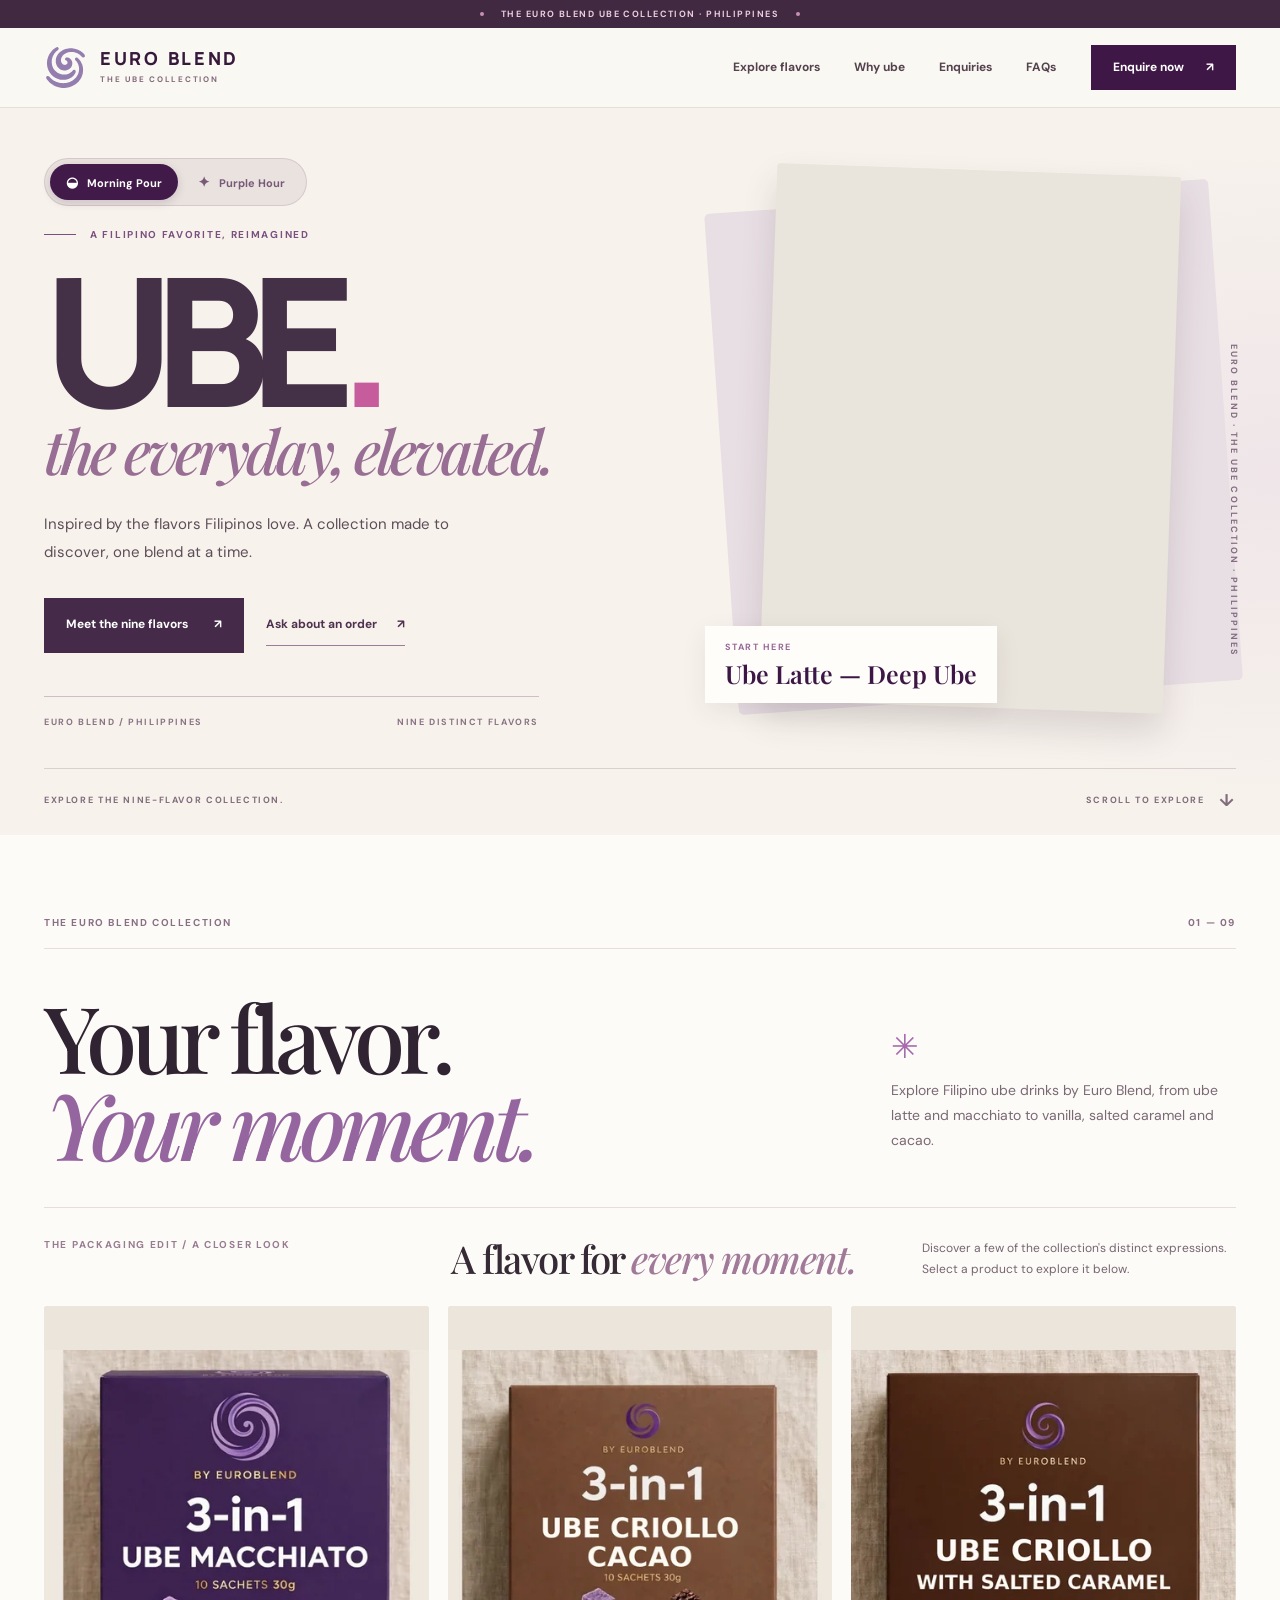
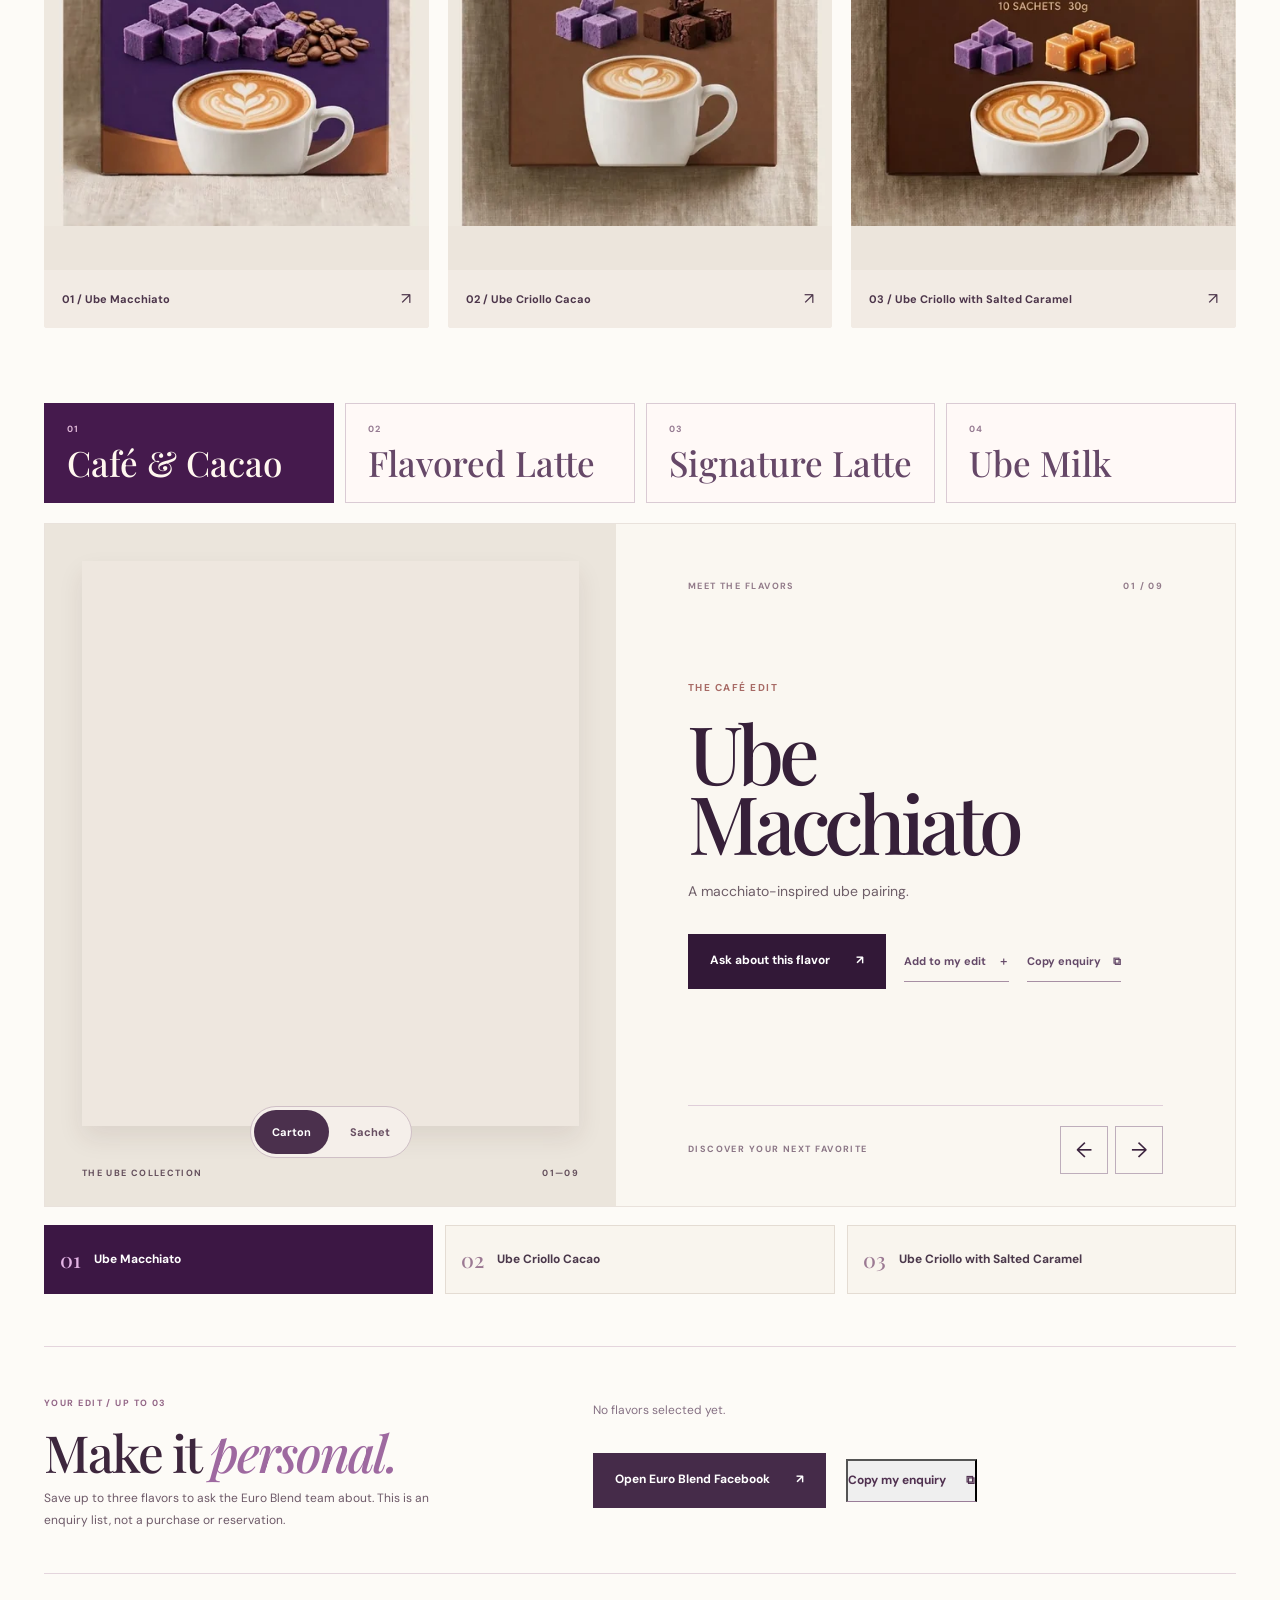
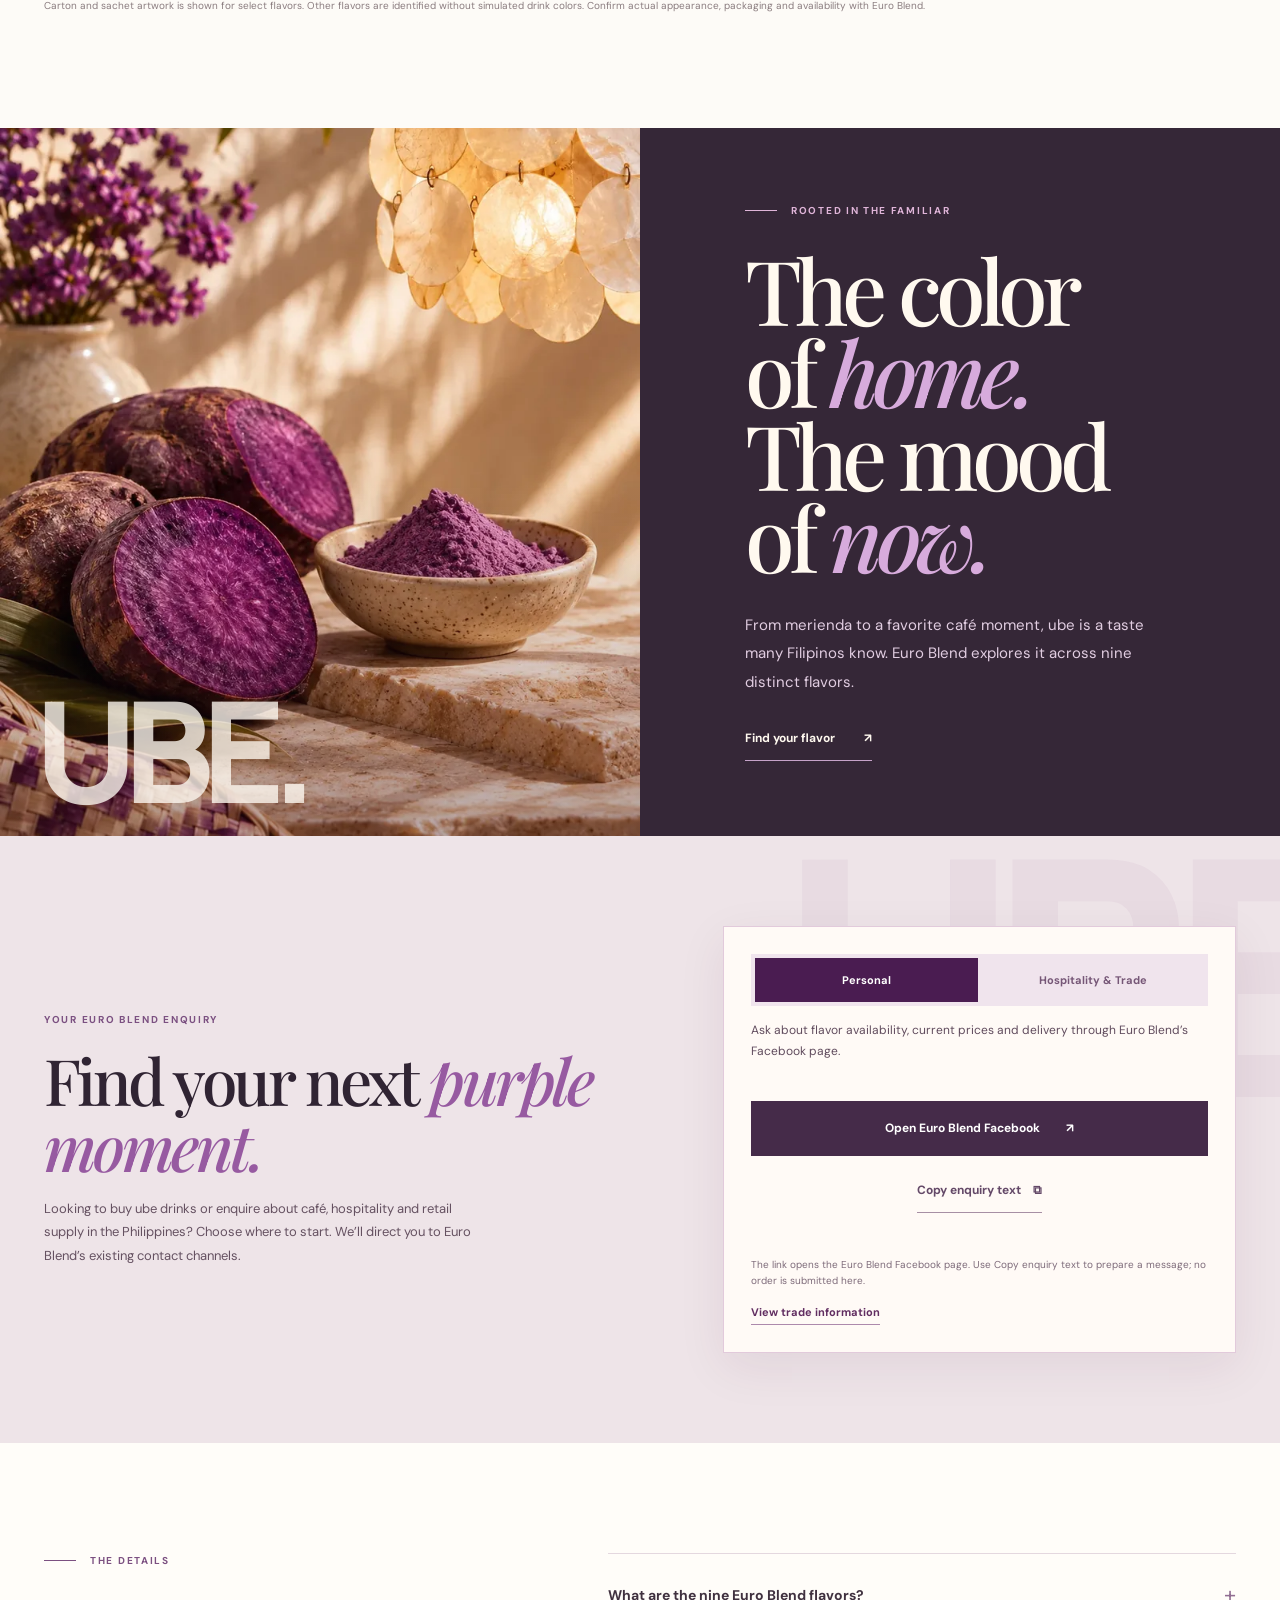
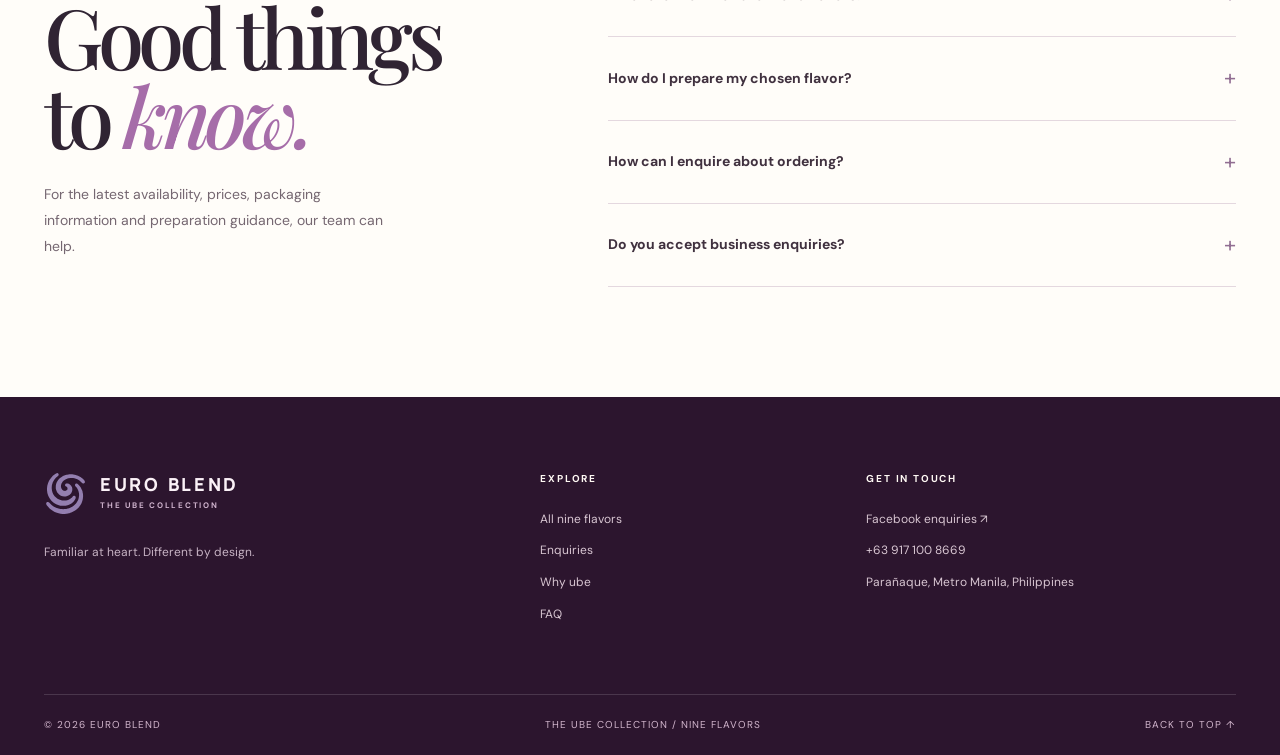
==== commit 321ce70a: "Match flavor list to real packs (#9) * Match flavor list to Euroblend packs (ChatGPT patch)  * Mobil" ====
--- a/index.html
+++ b/index.html
@@ -28,7 +28,7 @@
 <link rel="apple-touch-icon" href="/apple-touch-icon.png">
 <link rel="stylesheet" href="/style.css">
 <title>Euroblend Philippines | Filipino Ube Drinks &amp; Ube Latte</title>
-<script type="application/ld+json">{"@context":"https://schema.org","@graph":[{"@type":"Organization","name":"Euro Blend","url":"https://euroblend.vercel.app/","logo":"https://euroblend.vercel.app/euroblend-mark.svg","sameAs":["https://www.facebook.com/share/1deLJW2QHp/"],"alternateName":"Euroblend"},{"@type":"WebSite","name":"Euro Blend","url":"https://euroblend.vercel.app/","alternateName":"Euroblend","inLanguage":"en-PH"},{"@type":"ItemList","name":"The Euro Blend Ube Collection","numberOfItems":8,"itemListElement":[{"@type":"ListItem","position":1,"name":"Ube Latte"},{"@type":"ListItem","position":2,"name":"Ube Milk"},{"@type":"ListItem","position":3,"name":"Ube Classic"},{"@type":"ListItem","position":4,"name":"Ube Macchiato"},{"@type":"ListItem","position":5,"name":"Ube Vanilla"},{"@type":"ListItem","position":6,"name":"Ube Salted Caramel"},{"@type":"ListItem","position":7,"name":"Ube Criollo Cacao"},{"@type":"ListItem","position":8,"name":"Ube Criollo Salted Caramel"}]}]}</script>
+<script type="application/ld+json">{"@context":"https://schema.org","@graph":[{"@type":"Organization","name":"Euro Blend","url":"https://euroblend.vercel.app/","logo":"https://euroblend.vercel.app/euroblend-mark.svg","sameAs":["https://www.facebook.com/share/1deLJW2QHp/"],"alternateName":"Euroblend"},{"@type":"WebSite","name":"Euro Blend","url":"https://euroblend.vercel.app/","alternateName":"Euroblend","inLanguage":"en-PH"},{"@type":"ItemList","name":"The Euro Blend Ube Collection","numberOfItems":9,"itemListElement":[{"@type":"ListItem","position":1,"name":"Ube Macchiato"},{"@type":"ListItem","position":2,"name":"Ube Criollo Cacao"},{"@type":"ListItem","position":3,"name":"Ube Criollo with Salted Caramel"},{"@type":"ListItem","position":4,"name":"Ube Latte — Salted Caramel"},{"@type":"ListItem","position":5,"name":"Ube Latte — Vanilla"},{"@type":"ListItem","position":6,"name":"Ube Latte — Light Lavender"},{"@type":"ListItem","position":7,"name":"Ube Latte — Classic Ube"},{"@type":"ListItem","position":8,"name":"Ube Latte — Deep Ube"},{"@type":"ListItem","position":9,"name":"Ube Milk"}]}]}</script>
 </head>
 <body data-mood="morning">
 <a class="skip" href="#main">Skip to content</a>
@@ -49,60 +49,63 @@
     <div class="kicker"><span class="kicker__line"></span> <span id="hero-strap">A FILIPINO FAVORITE, REIMAGINED</span></div>
    <h1 id="hero-title"><span class="hero__big">UBE<span class="hero__period">.</span></span><span class="hero__script" id="hero-script">the everyday, elevated.</span></h1>
    <p class="hero__lead" id="hero-lead">Inspired by the flavors Filipinos love. A collection made to discover, one blend at a time.</p>
-   <div class="hero__actions"><a class="btn btn--purple" href="#flavors">Meet the eight flavors <span aria-hidden="true">↗</span></a><a class="text-cta" href="https://www.facebook.com/share/1deLJW2QHp/" target="_blank" rel="noopener noreferrer">Ask about an order <span aria-hidden="true">↗</span></a></div>
-   <div class="hero__edition"><span>EURO BLEND / PHILIPPINES</span><span>EIGHT DISTINCT FLAVORS</span></div>
+   <div class="hero__actions"><a class="btn btn--purple" href="#flavors">Meet the nine flavors <span aria-hidden="true">↗</span></a><a class="text-cta" href="https://www.facebook.com/share/1deLJW2QHp/" target="_blank" rel="noopener noreferrer">Ask about an order <span aria-hidden="true">↗</span></a></div>
+   <div class="hero__edition"><span>EURO BLEND / PHILIPPINES</span><span>NINE DISTINCT FLAVORS</span></div>
  </div>
  <div class="hero__visual"><div class="hero__halo" aria-hidden="true"></div><div class="hero__orbit" aria-hidden="true"></div>
    <figure class="hero__product">
-      <img class="hero__photo-day" src="/images/editorial-ube-latte-800.webp" srcset="/images/editorial-ube-latte-480.webp 480w, /images/editorial-ube-latte-800.webp 800w" sizes="(max-width:760px) 74vw, 480px" width="760" height="940" fetchpriority="high" decoding="async" alt="Euro Blend Ube Latte Deep Ube packaging on a warm linen backdrop">
-      <img class="hero__photo-night" src="/images/editorial-ube-criollo-salted-caramel-800.webp" srcset="/images/editorial-ube-criollo-salted-caramel-480.webp 480w, /images/editorial-ube-criollo-salted-caramel-800.webp 800w" sizes="(max-width:760px) 74vw, 480px" width="760" height="940" decoding="async" loading="lazy" alt="Euro Blend Ube Criollo Salted Caramel carton on natural linen">
+      <img class="hero__photo-day" src="/images/editorial-ube-latte-800.webp" srcset="/images/editorial-ube-latte-480.webp 480w, /images/editorial-ube-latte-800.webp 800w" sizes="(max-width:760px) 74vw, 480px" width="760" height="940" fetchpriority="high" decoding="async" alt="Euro Blend Ube Latte — Deep Ube packaging on a warm linen backdrop">
+      <img class="hero__photo-night" src="/images/editorial-ube-criollo-salted-caramel-800.webp" srcset="/images/editorial-ube-criollo-salted-caramel-480.webp 480w, /images/editorial-ube-criollo-salted-caramel-800.webp 800w" sizes="(max-width:760px) 74vw, 480px" width="760" height="940" decoding="async" loading="lazy" alt="Euro Blend Ube Criollo with Salted Caramel carton on natural linen">
     </figure>
    <div class="hero__side-label" aria-hidden="true">EURO BLEND · THE UBE COLLECTION · PHILIPPINES</div>
-   <div class="hero__photo-tag"><span class="hero__photo-tag-small" id="photo-tag">START HERE</span><strong id="photo-feature">Ube Latte / Deep Ube</strong></div>
+   <div class="hero__photo-tag"><span class="hero__photo-tag-small" id="photo-tag">START HERE</span><strong id="photo-feature">Ube Latte — Deep Ube</strong></div>
  </div>
-</div><div class="hero__bottomline container"><span>EXPLORE THE EIGHT-FLAVOR COLLECTION.</span><a href="#flavors">SCROLL TO EXPLORE <span aria-hidden="true">↓</span></a></div></section>
-<div class="ticker" aria-hidden="true"><div class="ticker__track"><span>UBE LATTE</span><i>✳</i><span>UBE MILK</span><i>✳</i><span>UBE CLASSIC</span><i>✳</i><span>UBE MACCHIATO</span><i>✳</i><span>UBE VANILLA</span><i>✳</i><span>UBE SALTED CARAMEL</span><i>✳</i><span>UBE CRIOLLO CACAO</span><i>✳</i><span>UBE CRIOLLO SALTED CARAMEL</span><i>✳</i></div></div>
+</div><div class="hero__bottomline container"><span>EXPLORE THE NINE-FLAVOR COLLECTION.</span><a href="#flavors">SCROLL TO EXPLORE <span aria-hidden="true">↓</span></a></div></section>
+<div class="ticker" aria-hidden="true"><div class="ticker__track"><span>UBE MACCHIATO</span><i>✳</i><span>UBE CRIOLLO CACAO</span><i>✳</i><span>UBE CRIOLLO WITH SALTED CARAMEL</span><i>✳</i><span>UBE LATTE — SALTED CARAMEL</span><i>✳</i><span>UBE LATTE — VANILLA</span><i>✳</i><span>UBE LATTE — LIGHT LAVENDER</span><i>✳</i><span>UBE LATTE — CLASSIC UBE</span><i>✳</i><span>UBE LATTE — DEEP UBE</span><i>✳</i><span>UBE MILK</span><i>✳</i></div></div>
 <section class="intro" id="flavors" aria-labelledby="flavors-heading"><div class="container">
- <div class="intro__line"><span>THE EURO BLEND COLLECTION</span><span>01 — 08</span></div>
+ <div class="intro__line"><span>THE EURO BLEND COLLECTION</span><span>01 — 09</span></div>
  <div class="intro__heading"><h2 id="flavors-heading">Your flavor.<br><em>Your moment.</em></h2><div class="intro__aside"><span class="intro__star" aria-hidden="true">✳</span><p>Explore Filipino ube drinks by Euro Blend, from ube latte and macchiato to vanilla, salted caramel and cacao.</p></div></div>
   <div class="editorial-look" aria-labelledby="editorial-look-title">
     <div class="editorial-look__intro"><span>THE PACKAGING EDIT / A CLOSER LOOK</span><h3 id="editorial-look-title">A flavor for <em>every moment.</em></h3><p>Discover a few of the collection's distinct expressions. Select a product to explore it below.</p></div>
     <p class="editorial-look__swipe">Swipe to explore the packaging <span aria-hidden="true">→</span></p>
   <div class="editorial-look__photos">
-      <button type="button" data-feature-flavor="3" aria-label="Explore Ube Macchiato"><img src="/images/editorial-ube-macchiato-480.webp" width="456" height="564" loading="lazy" decoding="async" alt="Ube Macchiato carton on natural linen"><span>01 / Ube Macchiato <b>↗</b></span></button>
-      <button type="button" data-feature-flavor="6" aria-label="Explore Ube Criollo Cacao"><img src="/images/editorial-ube-criollo-cacao-480.webp" width="456" height="564" loading="lazy" decoding="async" alt="Ube cacao carton on natural linen"><span>02 / Ube Criollo Cacao <b>↗</b></span></button>
-      <button type="button" data-feature-flavor="7" aria-label="Explore Ube Criollo Salted Caramel"><img src="/images/editorial-ube-criollo-salted-caramel-480.webp" width="456" height="564" loading="lazy" decoding="async" alt="Ube cacao and salted caramel carton on natural linen"><span>03 / Salted Caramel &amp; Cacao <b>↗</b></span></button>
+      <button type="button" data-feature-flavor="0" aria-label="Explore Ube Macchiato"><img src="/images/editorial-ube-macchiato-480.webp" width="456" height="564" loading="lazy" decoding="async" alt="Ube Macchiato carton on natural linen"><span>01 / Ube Macchiato <b>↗</b></span></button>
+      <button type="button" data-feature-flavor="1" aria-label="Explore Ube Criollo Cacao"><img src="/images/editorial-ube-criollo-cacao-480.webp" width="456" height="564" loading="lazy" decoding="async" alt="Ube Criollo Cacao carton on natural linen"><span>02 / Ube Criollo Cacao <b>↗</b></span></button>
+      <button type="button" data-feature-flavor="2" aria-label="Explore Ube Criollo with Salted Caramel"><img src="/images/editorial-ube-criollo-salted-caramel-480.webp" width="456" height="564" loading="lazy" decoding="async" alt="Ube Criollo with Salted Caramel carton on natural linen"><span>03 / Ube Criollo with Salted Caramel <b>↗</b></span></button>
     </div>
   </div>
   <div class="flight-groups" role="group" aria-label="Browse flavor groups">
-    <button type="button" class="flight-groups__tab is-active" data-family="velvet" aria-pressed="true"><span>01 / THE FAMILIAR</span><strong>Velvet &amp; Classic</strong></button>
-    <button type="button" class="flight-groups__tab" data-family="cafe" aria-pressed="false"><span>02 / THE CAFÉ EDIT</span><strong>Café &amp; Cacao</strong></button>
+    <button type="button" class="flight-groups__tab is-active" data-family="cafe" aria-pressed="true"><span>01</span><strong>Café &amp; Cacao</strong></button>
+    <button type="button" class="flight-groups__tab" data-family="velvet" aria-pressed="false"><span>02</span><strong>Flavored Latte</strong></button>
+    <button type="button" class="flight-groups__tab" data-family="signature" aria-pressed="false"><span>03</span><strong>Signature Latte</strong></button>
+    <button type="button" class="flight-groups__tab" data-family="milk" aria-pressed="false"><span>04</span><strong>Ube Milk</strong></button>
   </div>
-  <div class="showcase" id="flavor-showcase" data-flavor="salted-caramel">
+  <div class="showcase" id="flavor-showcase" data-flavor="macchiato">
    <div class="showcase__photo"><div class="showcase__photo-frame">
-   <img id="flavor-image" hidden sizes="(max-width:760px) calc(100vw - 72px), 540px" width="1000" height="1250" alt="" decoding="async">
-   <div id="flavor-identity" class="flavor-identity" role="img" aria-label="Euro Blend Ube Salted Caramel typographic product artwork">
+   <img id="flavor-image" src="/images/editorial-ube-macchiato-800.webp" srcset="/images/editorial-ube-macchiato-480.webp 480w, /images/editorial-ube-macchiato-800.webp 800w" sizes="(max-width:760px) calc(100vw - 72px), 540px" width="1000" height="1250" alt="Euro Blend Ube Macchiato packaging artwork on natural linen" decoding="async">
+   <div id="flavor-identity" class="flavor-identity" hidden role="img" aria-label="Euro Blend Ube Macchiato name artwork with no beverage appearance depicted">
     <span class="flavor-identity__overline">EURO BLEND / THE UBE COLLECTION</span>
     <img class="flavor-identity__mark" src="/euroblend-mark.svg" width="66" height="70" alt="" aria-hidden="true">
-    <strong id="flavor-identity-name">Ube Salted Caramel</strong>
+    <strong id="flavor-identity-name">Ube Macchiato</strong>
     <span class="flavor-identity__rule" aria-hidden="true"></span>
     <span class="flavor-identity__footnote">DISCOVER THE FLAVOR</span>
    </div>
-  </div><div class="pack-view" id="pack-view" hidden role="group" aria-label="Product view"><button type="button" id="pack-carton" class="is-active" aria-pressed="true">Carton</button><button type="button" id="pack-sachet" aria-pressed="false">Sachet</button></div><div class="showcase__photo-label">THE UBE COLLECTION <span>01—08</span></div></div>
-   <div class="showcase__details"><div class="showcase__top"><span>MEET THE FLAVORS</span><span id="flavor-count">06 / 08</span></div>
-    <div class="showcase__main"><p class="showcase__eyebrow" id="flavor-eyebrow">SWEET MEETS SALTY</p><h3 id="flavor-title">Ube Salted<br>Caramel</h3><p id="flavor-description">An ube and salted caramel flavor to discover.</p><div class="showcase__ctas"><a class="btn btn--ink" id="flavor-enquire" href="https://www.facebook.com/share/1deLJW2QHp/" target="_blank" rel="noopener noreferrer" aria-label="Ask about Ube Salted Caramel on the Euro Blend Facebook page">Ask about this flavor <span aria-hidden="true">↗</span></a><button id="add-to-flight" type="button" class="copy-link" aria-pressed="false">Add to my edit <span aria-hidden="true">＋</span></button><button id="copy-flavor" type="button" class="copy-link">Copy enquiry <span aria-hidden="true">⧉</span></button></div><span id="copy-status" class="copy-status" role="status" aria-live="polite"></span></div>
+  </div><div class="pack-view" id="pack-view" role="group" aria-label="Product view"><button type="button" id="pack-carton" class="is-active" aria-pressed="true">Carton</button><button type="button" id="pack-sachet" aria-pressed="false">Sachet</button></div><div class="showcase__photo-label">THE UBE COLLECTION <span>01—09</span></div></div>
+   <div class="showcase__details"><div class="showcase__top"><span>MEET THE FLAVORS</span><span id="flavor-count">01 / 09</span></div>
+    <div class="showcase__main"><p class="showcase__eyebrow" id="flavor-eyebrow">THE CAFÉ EDIT</p><h3 id="flavor-title">Ube<br>Macchiato</h3><p id="flavor-description">A macchiato-inspired ube pairing.</p><div class="showcase__ctas"><a class="btn btn--ink" id="flavor-enquire" href="https://www.facebook.com/share/1deLJW2QHp/" target="_blank" rel="noopener noreferrer" aria-label="Ask about this flavor: Ube Macchiato on the Euro Blend Facebook page">Ask about this flavor <span aria-hidden="true">↗</span></a><button id="add-to-flight" type="button" class="copy-link" aria-pressed="false">Add to my edit <span aria-hidden="true">＋</span></button><button id="copy-flavor" type="button" class="copy-link">Copy enquiry <span aria-hidden="true">⧉</span></button></div><span id="copy-status" class="copy-status" role="status" aria-live="polite"></span></div>
     <div class="showcase__bottom"><span>DISCOVER YOUR NEXT FAVORITE</span><div class="showcase__arrows"><button type="button" id="prev-flavor" aria-label="Previous flavor">←</button><button type="button" id="next-flavor" aria-label="Next flavor">→</button></div></div>
    </div>
  </div>
  <div class="flavor-rail" role="group" aria-label="Select a Euro Blend ube flavor">
-  <button type="button" class="flavor-rail__option" data-family="cafe" data-index="0" hidden aria-pressed="false"><span>01</span><strong>Ube Latte</strong></button>
-  <button type="button" class="flavor-rail__option" data-family="velvet" data-index="1" aria-pressed="false"><span>02</span><strong>Ube Milk</strong></button>
-  <button type="button" class="flavor-rail__option" data-family="velvet" data-index="2" aria-pressed="false"><span>03</span><strong>Ube Classic</strong></button>
-  <button type="button" class="flavor-rail__option" data-family="cafe" data-index="3" hidden aria-pressed="false"><span>04</span><strong>Ube Macchiato</strong></button>
-  <button type="button" class="flavor-rail__option" data-family="velvet" data-index="4" aria-pressed="false"><span>05</span><strong>Ube Vanilla</strong></button>
-  <button type="button" class="flavor-rail__option is-selected" data-family="velvet" data-index="5" aria-pressed="true"><span>06</span><strong>Ube Salted Caramel</strong></button>
-  <button type="button" class="flavor-rail__option" data-family="cafe" data-index="6" hidden aria-pressed="false"><span>07</span><strong>Ube Criollo Cacao</strong></button>
-  <button type="button" class="flavor-rail__option" data-family="cafe" data-index="7" hidden aria-pressed="false"><span>08</span><strong>Ube Criollo Salted Caramel</strong></button>
+  <button type="button" class="flavor-rail__option is-selected" data-family="cafe" data-index="0" aria-pressed="true"><span>01</span><strong>Ube Macchiato</strong></button>
+  <button type="button" class="flavor-rail__option" data-family="cafe" data-index="1" aria-pressed="false"><span>02</span><strong>Ube Criollo Cacao</strong></button>
+  <button type="button" class="flavor-rail__option" data-family="cafe" data-index="2" aria-pressed="false"><span>03</span><strong>Ube Criollo with Salted Caramel</strong></button>
+  <button type="button" class="flavor-rail__option" data-family="velvet" data-index="3" hidden aria-pressed="false"><span>04</span><strong>Ube Latte — Salted Caramel</strong></button>
+  <button type="button" class="flavor-rail__option" data-family="velvet" data-index="4" hidden aria-pressed="false"><span>05</span><strong>Ube Latte — Vanilla</strong></button>
+  <button type="button" class="flavor-rail__option" data-family="signature" data-index="5" hidden aria-pressed="false"><span>06</span><strong>Ube Latte — Light Lavender</strong></button>
+  <button type="button" class="flavor-rail__option" data-family="signature" data-index="6" hidden aria-pressed="false"><span>07</span><strong>Ube Latte — Classic Ube</strong></button>
+  <button type="button" class="flavor-rail__option" data-family="signature" data-index="7" hidden aria-pressed="false"><span>08</span><strong>Ube Latte — Deep Ube</strong></button>
+  <button type="button" class="flavor-rail__option" data-family="milk" data-index="8" hidden aria-pressed="false"><span>09</span><strong>Ube Milk</strong></button>
  </div>
   <aside class="tasting-edit" aria-labelledby="tasting-edit-title">
     <div class="tasting-edit__heading"><span class="tasting-edit__number">YOUR EDIT / UP TO 03</span><h3 id="tasting-edit-title">Make it <em>personal.</em></h3><p>Save up to three flavors to ask the Euro Blend team about. This is an enquiry list, not a purchase or reservation.</p></div>
@@ -110,7 +113,7 @@
   </aside>
   <p class="collection__note">Carton and sachet artwork is shown for select flavors. Other flavors are identified without simulated drink colors. Confirm actual appearance, packaging and availability with Euro Blend.</p>
 </div></section>
-<section id="story" class="story" aria-labelledby="story-title"><div class="story__art"><img src="/images/ube-story-800.webp" srcset="/images/ube-story-480.webp 480w, /images/ube-story-800.webp 800w, /images/ube-story.webp 1000w" sizes="(max-width:760px) 100vw, 50vw" width="1000" height="1250" loading="lazy" decoding="async" alt="Purple ube root and soft natural textures in a warm Filipino-inspired setting"><div class="story__artmark" aria-hidden="true">UBE.</div></div><div class="story__text"><div class="story__inner"><p class="kicker kicker--light"><span class="kicker__line"></span> ROOTED IN THE FAMILIAR</p><h2 id="story-title">The color<br>of <em>home.</em><br>The mood<br>of <em>now.</em></h2><p>From merienda to a favorite café moment, ube is a taste many Filipinos know. Euro Blend explores it across eight distinct flavors.</p><a href="#flavors" class="story__link">Find your flavor <span aria-hidden="true">↗</span></a></div></div></section>
+<section id="story" class="story" aria-labelledby="story-title"><div class="story__art"><img src="/images/ube-story-800.webp" srcset="/images/ube-story-480.webp 480w, /images/ube-story-800.webp 800w, /images/ube-story.webp 1000w" sizes="(max-width:760px) 100vw, 50vw" width="1000" height="1250" loading="lazy" decoding="async" alt="Purple ube root and soft natural textures in a warm Filipino-inspired setting"><div class="story__artmark" aria-hidden="true">UBE.</div></div><div class="story__text"><div class="story__inner"><p class="kicker kicker--light"><span class="kicker__line"></span> ROOTED IN THE FAMILIAR</p><h2 id="story-title">The color<br>of <em>home.</em><br>The mood<br>of <em>now.</em></h2><p>From merienda to a favorite café moment, ube is a taste many Filipinos know. Euro Blend explores it across nine distinct flavors.</p><a href="#flavors" class="story__link">Find your flavor <span aria-hidden="true">↗</span></a></div></div></section>
 <section class="ritual" id="enquiries" aria-labelledby="enquiries-title">
  <div class="container ritual__inner">
   <div class="ritual__copy"><p class="kicker">YOUR EURO BLEND ENQUIRY</p><h2 id="enquiries-title">Find your next <em>purple moment.</em></h2><p class="ritual__description">Looking to buy ube drinks or enquire about café, hospitality and retail supply in the Philippines? Choose where to start. We’ll direct you to Euro Blend’s existing contact channels.</p></div>
@@ -118,13 +121,13 @@
  </div>
 </section>
 <section id="faq" class="faq" aria-labelledby="faq-title"><div class="container faq__layout"><div><p class="kicker"><span class="kicker__line"></span> THE DETAILS</p><h2 id="faq-title">Good things<br>to <em>know.</em></h2><p class="faq__lead">For the latest availability, prices, packaging information and preparation guidance, our team can help.</p></div><div class="faq__questions">
- <details><summary>What are the eight Euro Blend flavors?<span aria-hidden="true">+</span></summary><p>Ube Latte, Ube Milk, Ube Classic, Ube Macchiato, Ube Vanilla, Ube Salted Caramel, Ube Criollo Cacao, and Ube Criollo Salted Caramel.</p></details>
+ <details><summary>What are the nine Euro Blend flavors?<span aria-hidden="true">+</span></summary><p>Ube Macchiato, Ube Criollo Cacao, Ube Criollo with Salted Caramel, Ube Latte — Salted Caramel, Ube Latte — Vanilla, Ube Latte — Light Lavender, Ube Latte — Classic Ube, Ube Latte — Deep Ube, and Ube Milk.</p></details>
  <details><summary>How do I prepare my chosen flavor?<span aria-hidden="true">+</span></summary><p>Follow the preparation instructions on your product’s actual packaging. The Euro Blend team can confirm the recommended method for each available flavor.</p></details>
  <details><summary>How can I enquire about ordering?<span aria-hidden="true">+</span></summary><p>Enquire through the official Euro Blend Facebook page for current stock, prices, payment arrangements and delivery details.</p></details>
  <details><summary>Do you accept business enquiries?<span aria-hidden="true">+</span></summary><p>Yes. For reseller and business enquiries, contact Euro Blend on its official Facebook page. Pricing, quantities and terms are confirmed directly.</p></details>
  </div></div></section>
 </main>
-<footer class="footer"><div class="container footer__top"><div class="footer__brand"><a class="brand brand--footer" href="#top"><img src="/euroblend-mark.svg" alt="" width="44" height="48"><span><strong>EURO BLEND</strong><small>THE UBE COLLECTION</small></span></a><p>Familiar at heart. Different by design.</p></div><div class="footer__links"><strong>EXPLORE</strong><a href="#flavors">All eight flavors</a><a href="#enquiries">Enquiries</a><a href="#story">Why ube</a><a href="#faq">FAQ</a></div><div class="footer__links"><strong>GET IN TOUCH</strong><a href="https://www.facebook.com/share/1deLJW2QHp/" target="_blank" rel="noopener noreferrer">Facebook enquiries ↗</a><a href="tel:+639171008669">+63 917 100 8669</a><span>Parañaque, Metro Manila, Philippines</span></div></div><div class="container footer__bottom"><span>© <span id="year">2026</span> EURO BLEND</span><span>THE UBE COLLECTION / EIGHT FLAVORS</span><a href="#top">BACK TO TOP ↑</a></div></footer>
+<footer class="footer"><div class="container footer__top"><div class="footer__brand"><a class="brand brand--footer" href="#top"><img src="/euroblend-mark.svg" alt="" width="44" height="48"><span><strong>EURO BLEND</strong><small>THE UBE COLLECTION</small></span></a><p>Familiar at heart. Different by design.</p></div><div class="footer__links"><strong>EXPLORE</strong><a href="#flavors">All nine flavors</a><a href="#enquiries">Enquiries</a><a href="#story">Why ube</a><a href="#faq">FAQ</a></div><div class="footer__links"><strong>GET IN TOUCH</strong><a href="https://www.facebook.com/share/1deLJW2QHp/" target="_blank" rel="noopener noreferrer">Facebook enquiries ↗</a><a href="tel:+639171008669">+63 917 100 8669</a><span>Parañaque, Metro Manila, Philippines</span></div></div><div class="container footer__bottom"><span>© <span id="year">2026</span> EURO BLEND</span><span>THE UBE COLLECTION / NINE FLAVORS</span><a href="#top">BACK TO TOP ↑</a></div></footer>
 <script src="/script.js" defer></script>
 </body>
 </html>
--- a/style.css
+++ b/style.css
@@ -176,8 +176,9 @@
 .pack-view button.is-active{background:#4b304d;color:#fff}
 .showcase__main h3{font-size:clamp(62px,6.3vw,105px)}
 @media(max-width:395px){
- .showcase[data-flavor=macchiato] #flavor-title{font-size:min(62px,calc((100vw - 84px) / 4.4))}
- .showcase:is([data-flavor=salted-caramel],[data-flavor=vanilla],[data-flavor=light-lavender],[data-flavor=classic],[data-flavor=latte]) #flavor-title{font-size:min(62px,calc((100vw - 84px) / 4.7))}
+ .showcase[data-flavor=macchiato] #flavor-title{font-size:min(62px,calc((100vw - 84px) / 4.5))}
+ .showcase:is([data-flavor=criollo-cacao],[data-flavor=criollo-salted-caramel]) #flavor-title{font-size:min(62px,calc((100vw - 84px) / 4.9))}
+ .showcase:is([data-flavor=salted-caramel],[data-flavor=vanilla],[data-flavor=light-lavender],[data-flavor=classic],[data-flavor=latte]) #flavor-title{font-size:min(62px,calc((100vw - 84px) / 5.2))}
 }
 .showcase__details{padding-top:55px}
 .showcase__eyebrow{letter-spacing:.15em}
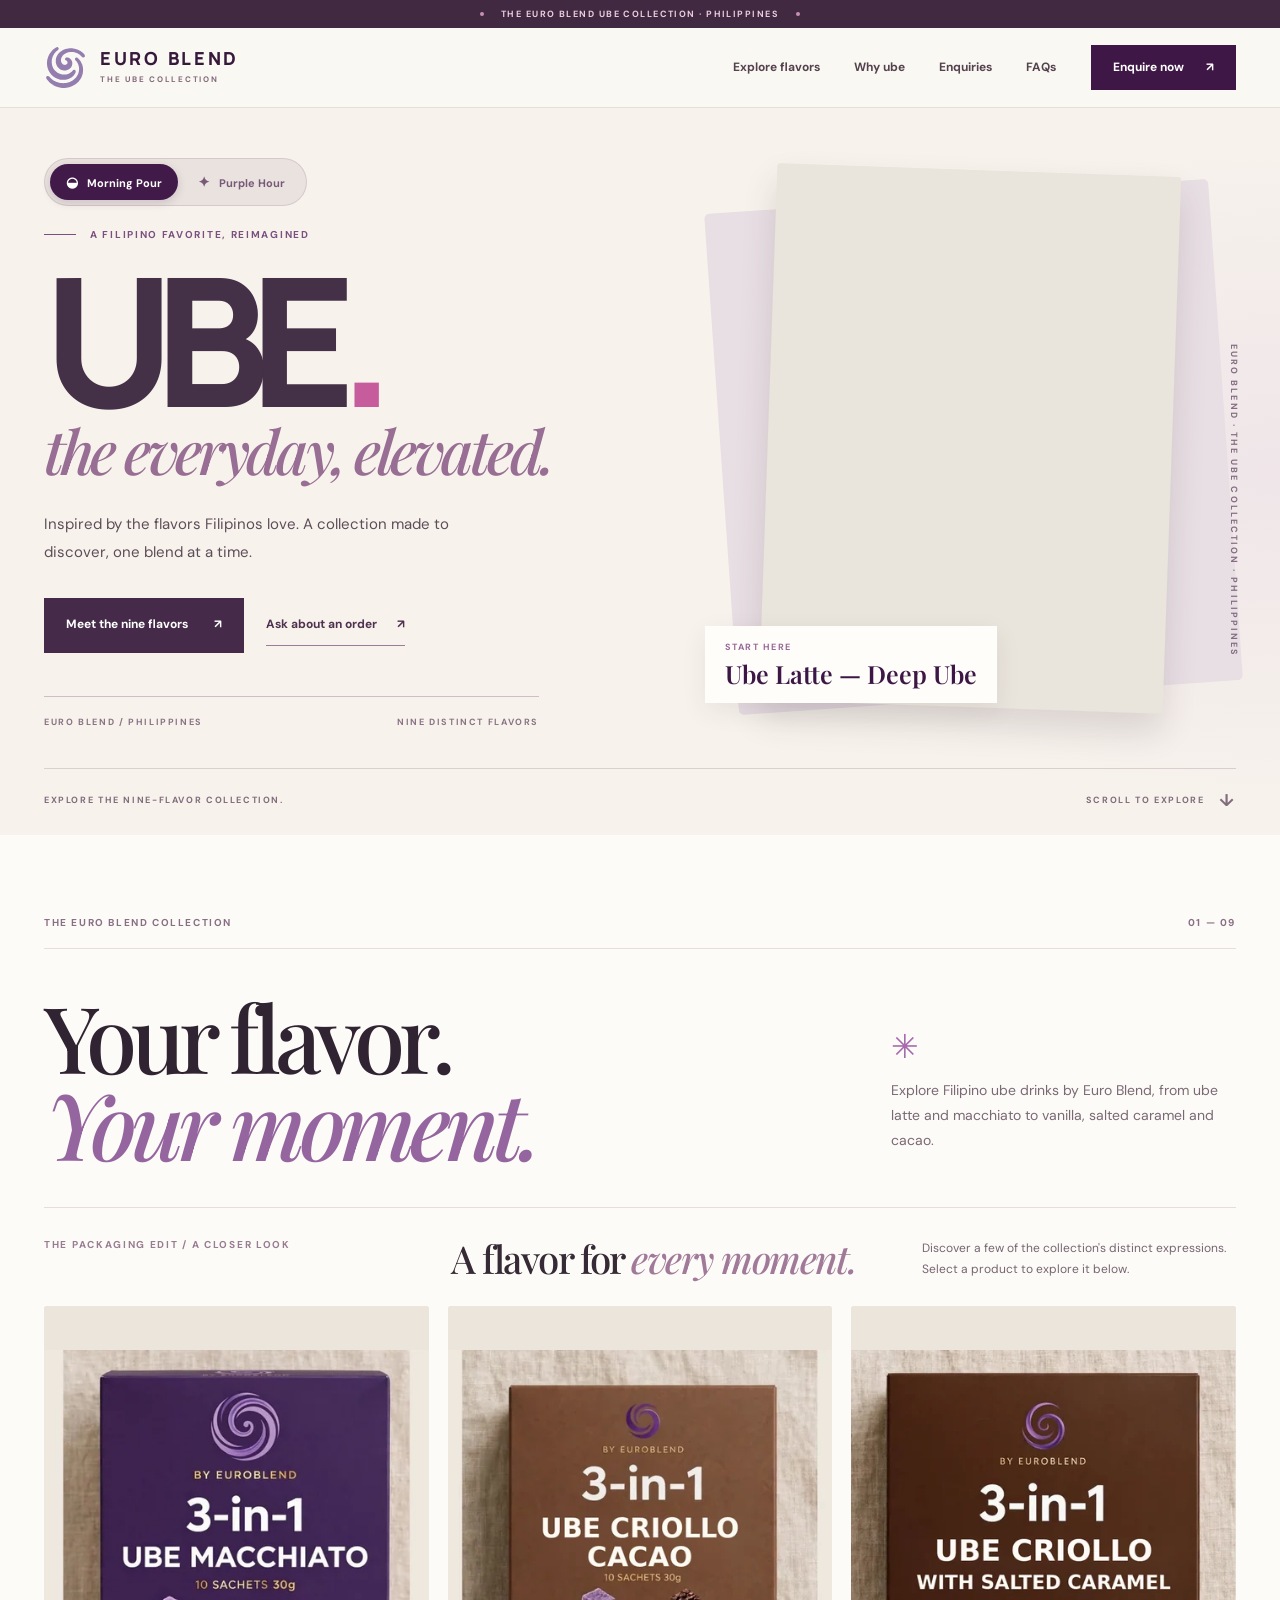
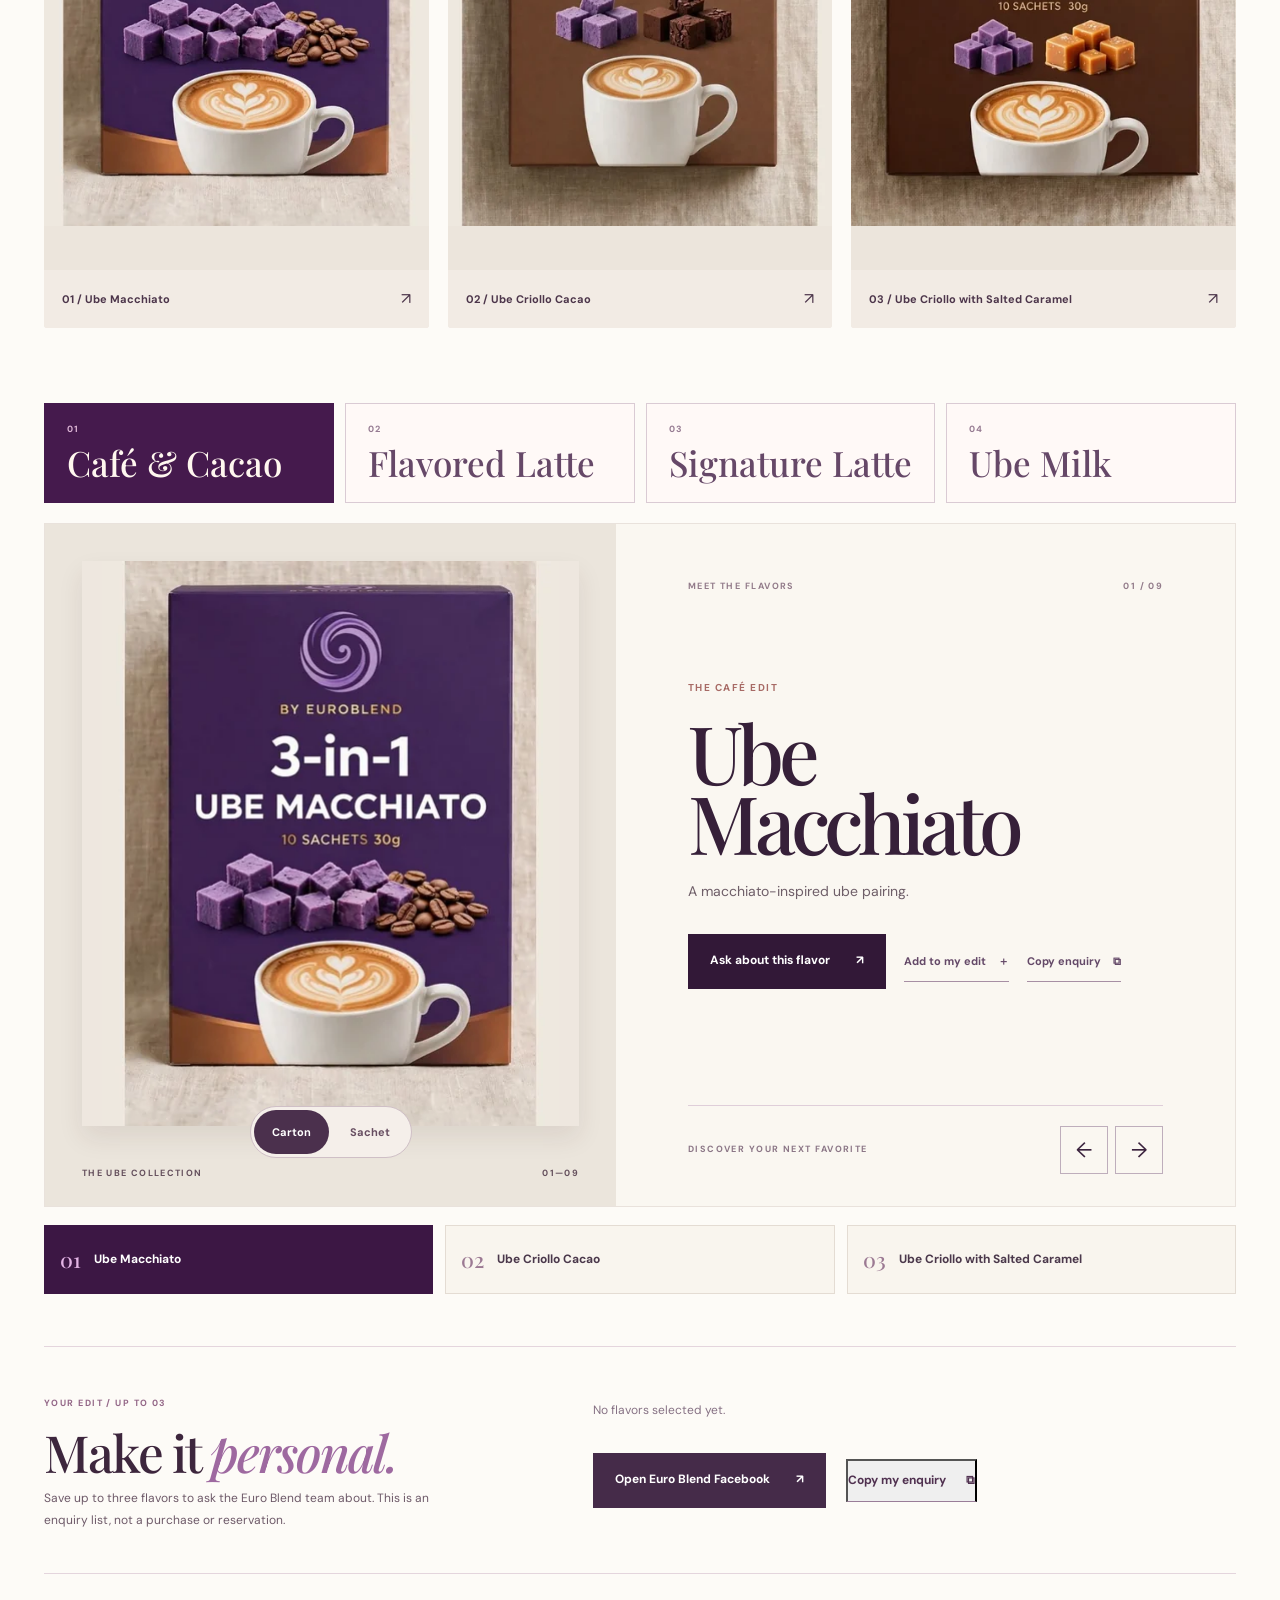
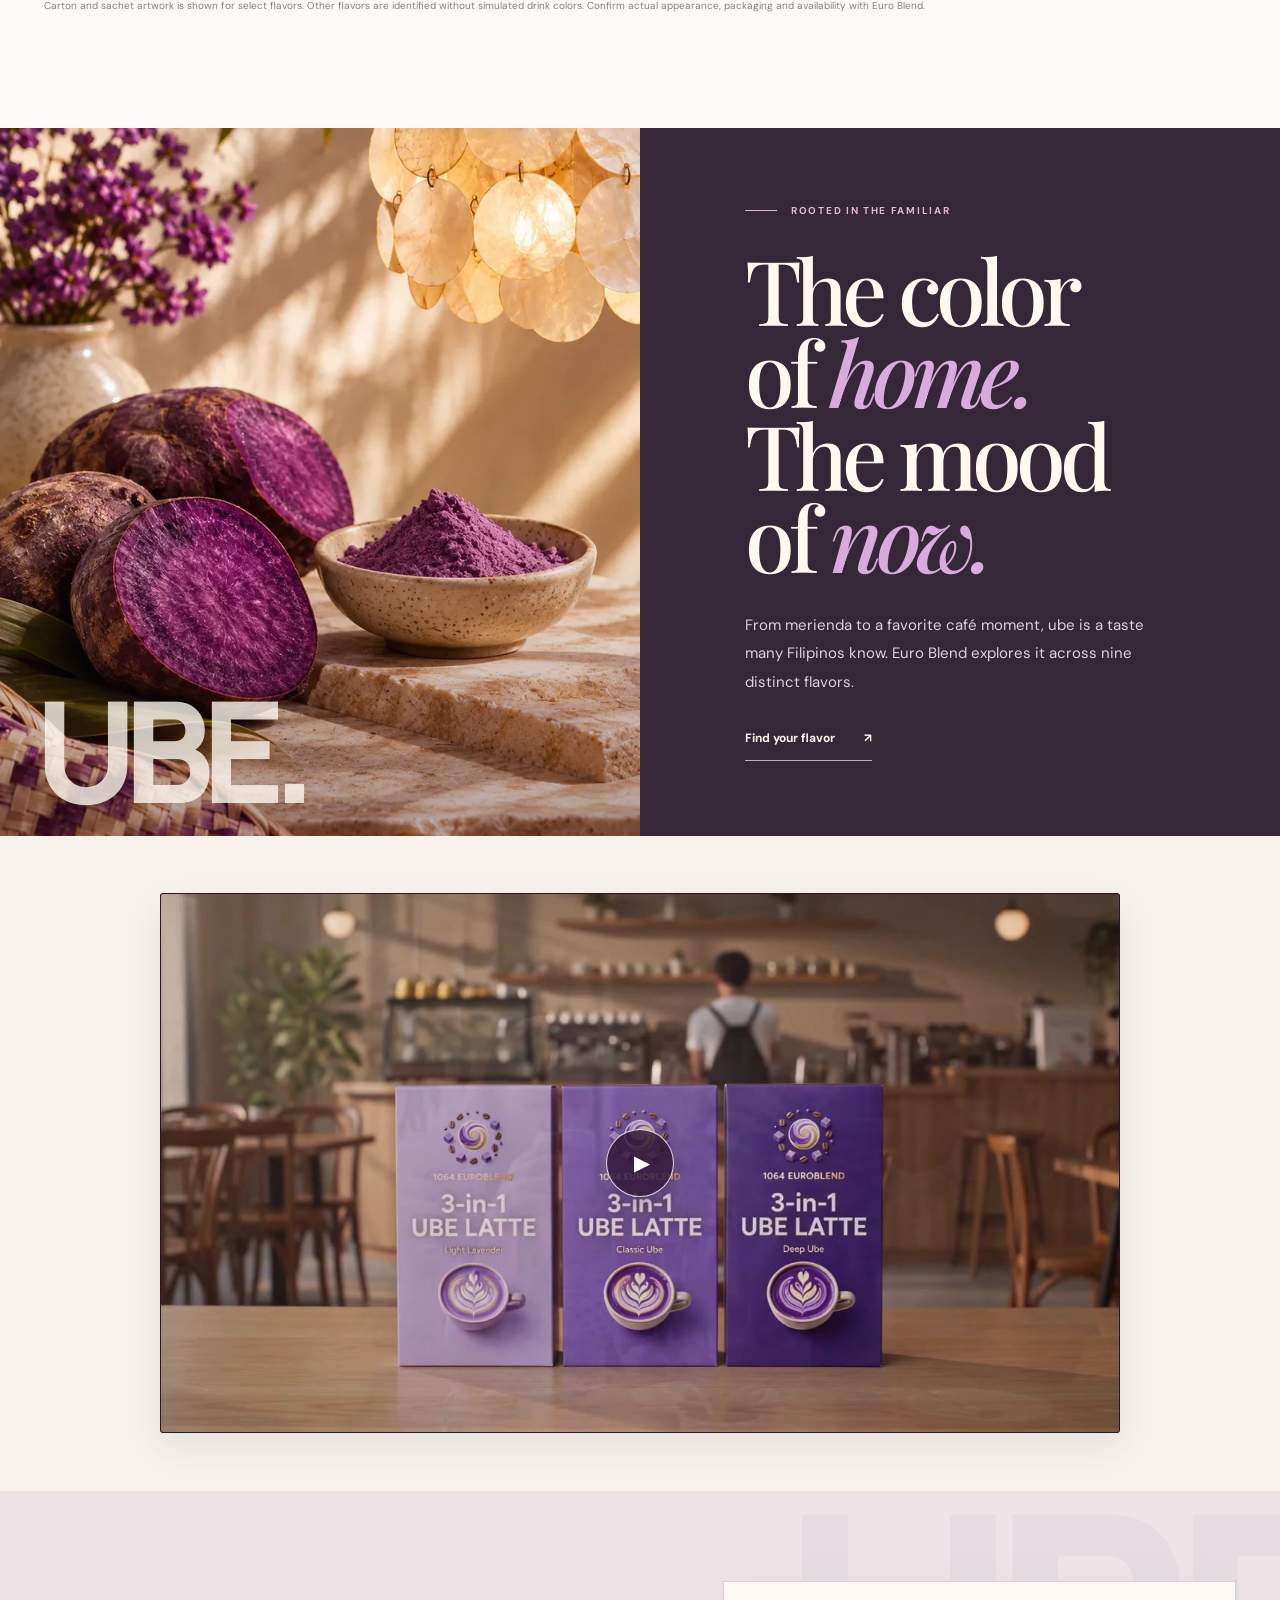
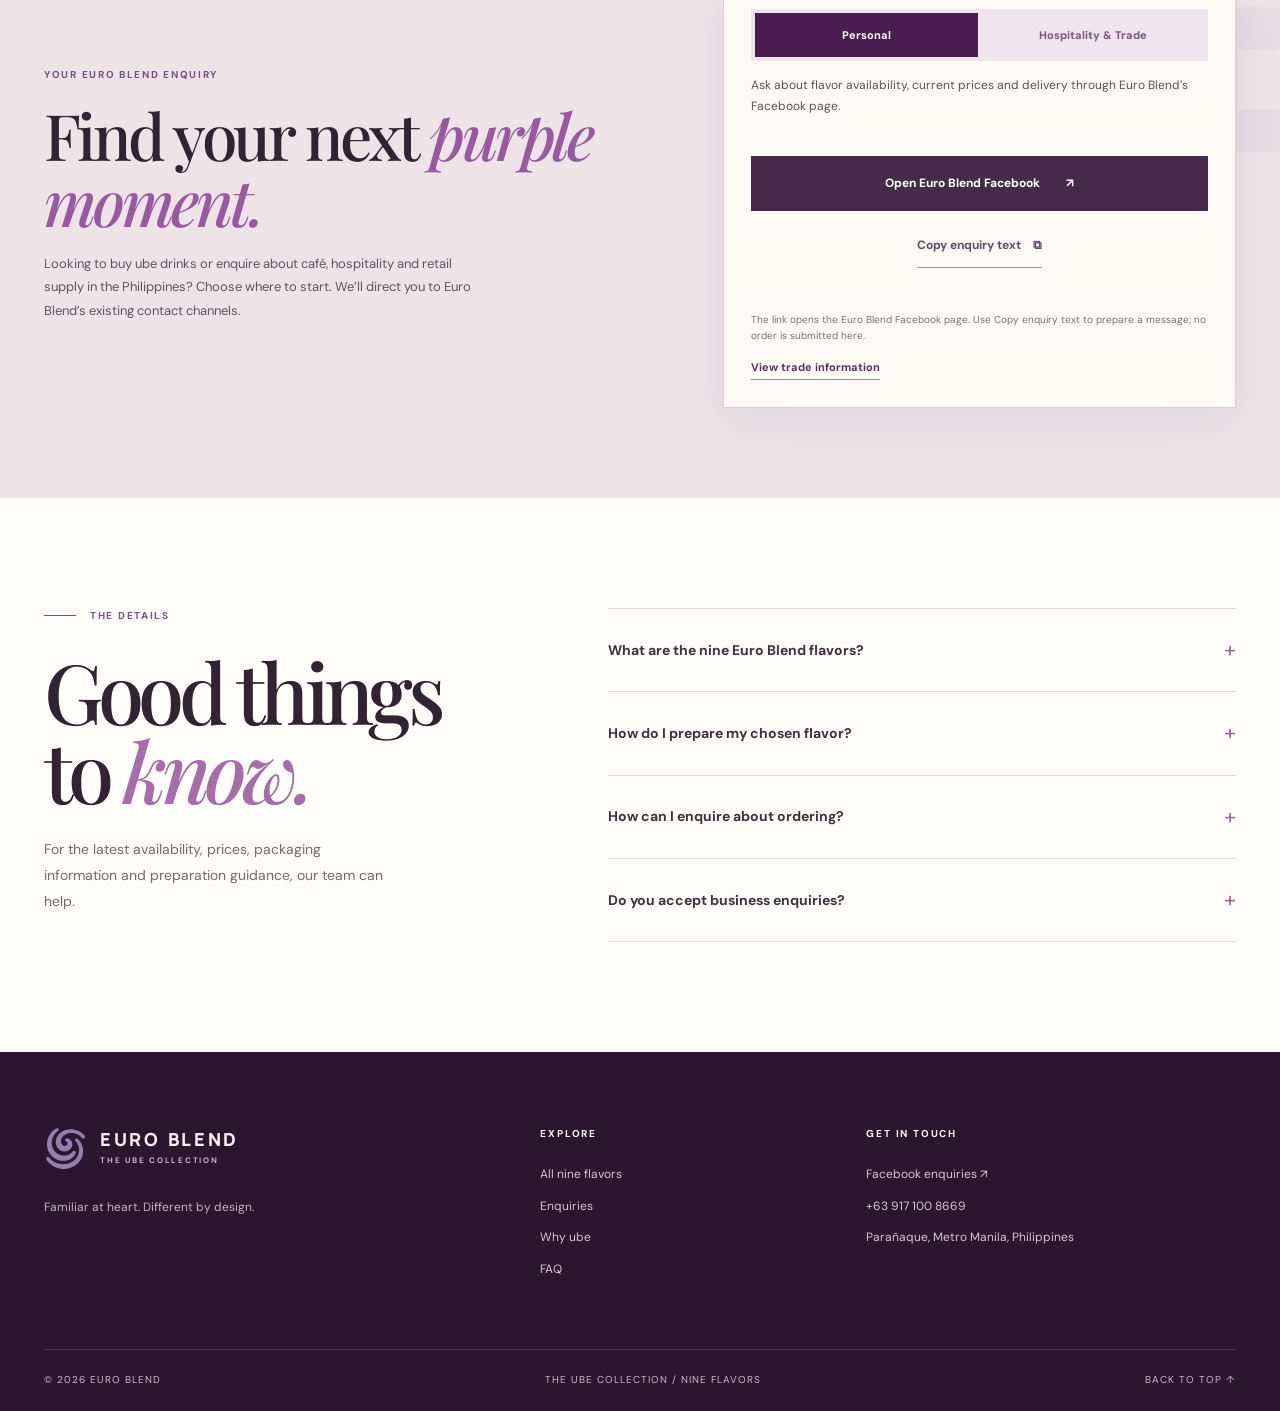
==== commit 84bcacc2: "Add brand film below story section Click-to-play film after the story section. Poster-first, no auto" ====
--- a/index.html
+++ b/index.html
@@ -114,6 +114,7 @@
   <p class="collection__note">Carton and sachet artwork is shown for select flavors. Other flavors are identified without simulated drink colors. Confirm actual appearance, packaging and availability with Euro Blend.</p>
 </div></section>
 <section id="story" class="story" aria-labelledby="story-title"><div class="story__art"><img src="/images/ube-story-800.webp" srcset="/images/ube-story-480.webp 480w, /images/ube-story-800.webp 800w, /images/ube-story.webp 1000w" sizes="(max-width:760px) 100vw, 50vw" width="1000" height="1250" loading="lazy" decoding="async" alt="Purple ube root and soft natural textures in a warm Filipino-inspired setting"><div class="story__artmark" aria-hidden="true">UBE.</div></div><div class="story__text"><div class="story__inner"><p class="kicker kicker--light"><span class="kicker__line"></span> ROOTED IN THE FAMILIAR</p><h2 id="story-title">The color<br>of <em>home.</em><br>The mood<br>of <em>now.</em></h2><p>From merienda to a favorite café moment, ube is a taste many Filipinos know. Euro Blend explores it across nine distinct flavors.</p><a href="#flavors" class="story__link">Find your flavor <span aria-hidden="true">↗</span></a></div></div></section>
+<section class="brand-film" aria-label="Euro Blend brand film"><div class="container"><div class="brand-film__frame"><video id="brand-film-video" class="brand-film__video" poster="/videos/euroblend-film-poster.jpg" preload="none" playsinline tabindex="-1" aria-label="Euro Blend brand film"></video><button id="brand-film-play" class="brand-film__play" type="button" aria-label="Play the Euro Blend film"><span aria-hidden="true">▶</span></button></div></div></section>
 <section class="ritual" id="enquiries" aria-labelledby="enquiries-title">
  <div class="container ritual__inner">
   <div class="ritual__copy"><p class="kicker">YOUR EURO BLEND ENQUIRY</p><h2 id="enquiries-title">Find your next <em>purple moment.</em></h2><p class="ritual__description">Looking to buy ube drinks or enquire about café, hospitality and retail supply in the Philippines? Choose where to start. We’ll direct you to Euro Blend’s existing contact channels.</p></div>
--- a/style.css
+++ b/style.css
@@ -263,3 +263,20 @@
 .flavor-identity__rule{display:block;width:45px;height:1px;background:#b9a69f}
 .flavor-identity__footnote{font:700 10px/1.5 var(--sans);letter-spacing:.2em;color:#806875}
 @media(max-width:760px){.flavor-identity{min-height:0;gap:13px;padding:24px}.flavor-identity:before{inset:10px}.flavor-identity__overline,.flavor-identity__footnote{font-size:8px}.flavor-identity__mark{width:44px!important;height:48px!important}.flavor-identity strong{font-size:clamp(34px,9vw,55px)}}
+
+/* Brand film: click-to-play, poster-first, and responsive in both visual modes. */
+.brand-film{padding:clamp(34px,4.5vw,64px) 0;background:var(--cream)}
+.brand-film__frame{position:relative;width:min(100%,960px);margin-inline:auto;aspect-ratio:16/9;overflow:hidden;border:1px solid rgba(62,43,57,.18);border-radius:3px;background:#251323;box-shadow:0 14px 34px rgba(48,30,45,.09)}
+.brand-film__video{display:block;width:100%;height:100%;object-fit:cover;background:#251323}
+.brand-film__play{position:absolute;inset:0;display:grid;place-items:center;width:100%;height:100%;padding:0;border:0;background:rgba(37,19,35,.06);color:#fff;cursor:pointer;transition:background .2s ease}
+.brand-film__play span{display:grid;place-items:center;width:68px;height:68px;border:1px solid rgba(255,255,255,.8);border-radius:50%;background:rgba(49,24,54,.82);box-shadow:0 6px 22px rgba(0,0,0,.2);font-size:21px;line-height:1;padding-left:4px}
+.brand-film__play:hover{background:rgba(37,19,35,.16)}
+.brand-film__play:hover span{background:#452b49}
+.brand-film__play[hidden]{display:none}
+body[data-mood="purple-hour"] .brand-film__frame{border-color:#60465d;box-shadow:0 16px 40px rgba(0,0,0,.28)}
+@media(max-width:760px){
+ .brand-film{padding:30px 0}
+ .brand-film__frame{width:100%}
+ .brand-film__play span{width:56px;height:56px;font-size:18px}
+}
+@media(prefers-reduced-motion:reduce){.brand-film__play{transition:none}}
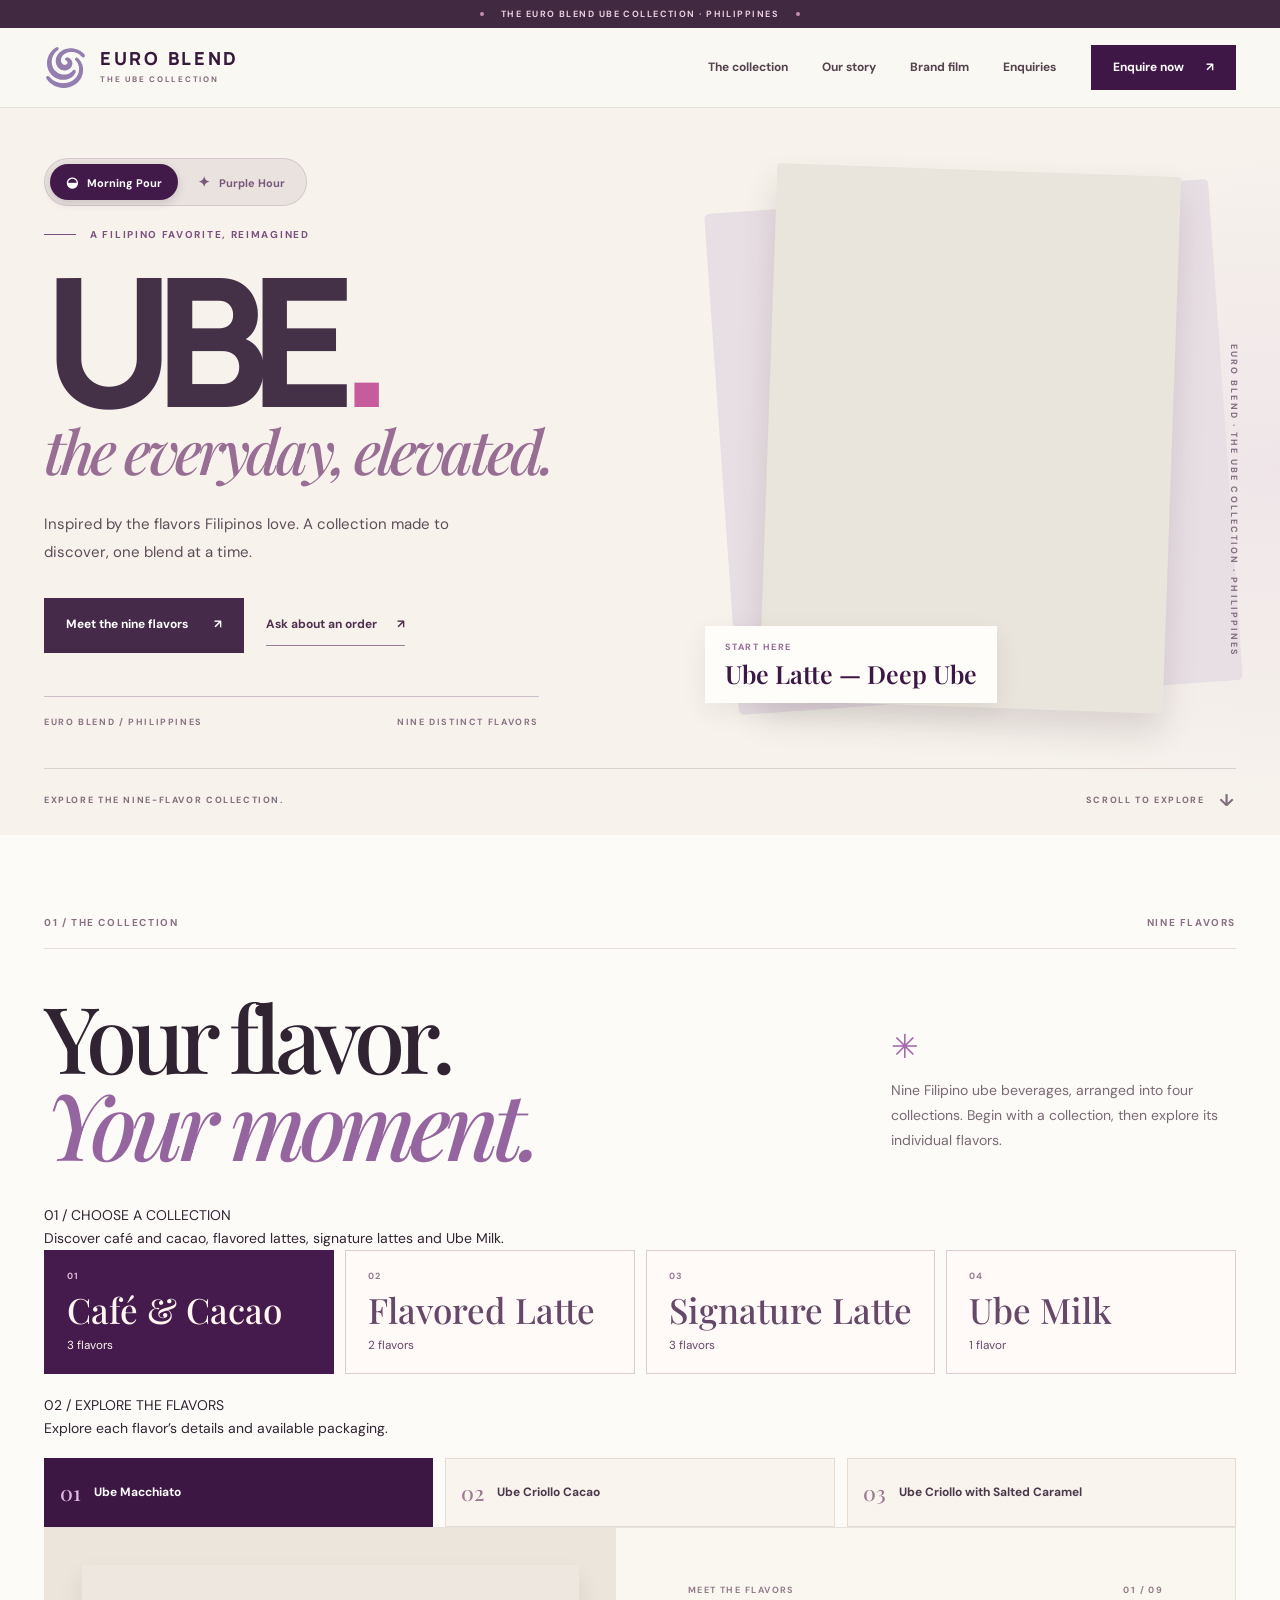
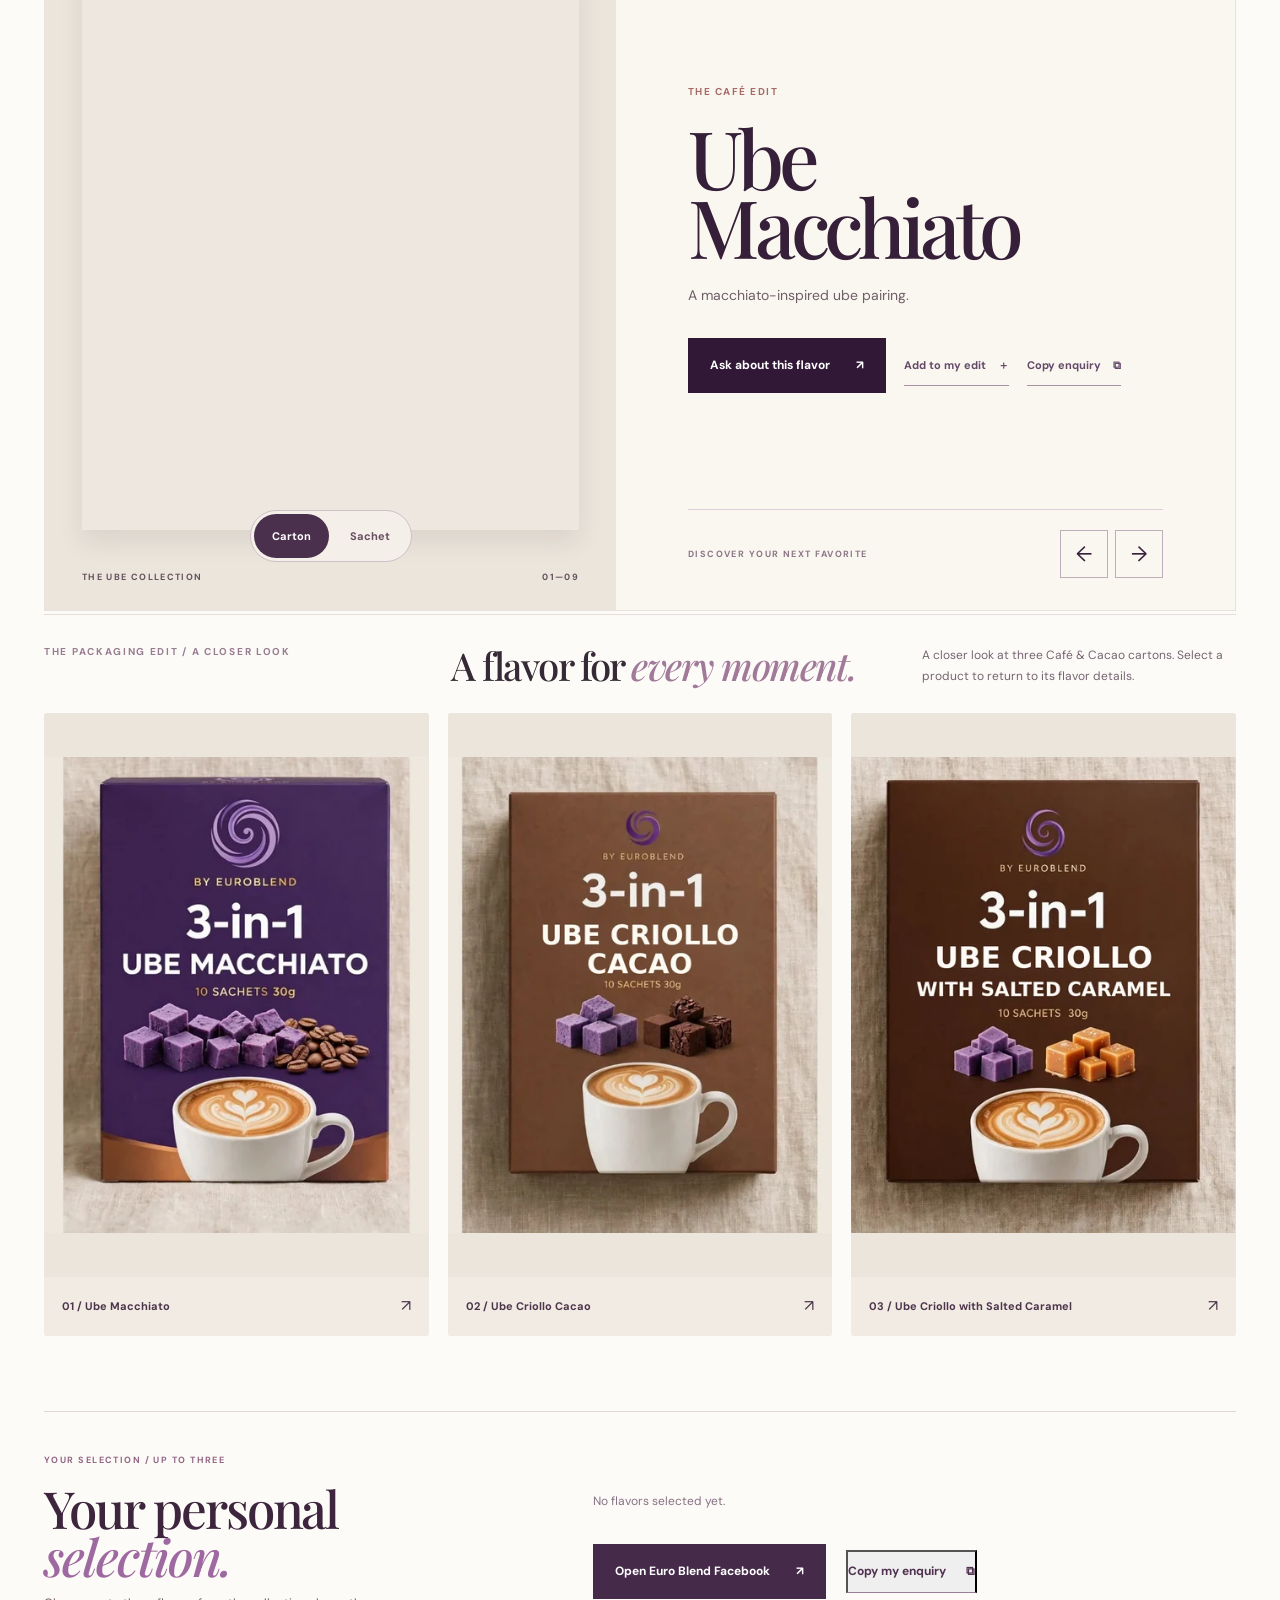
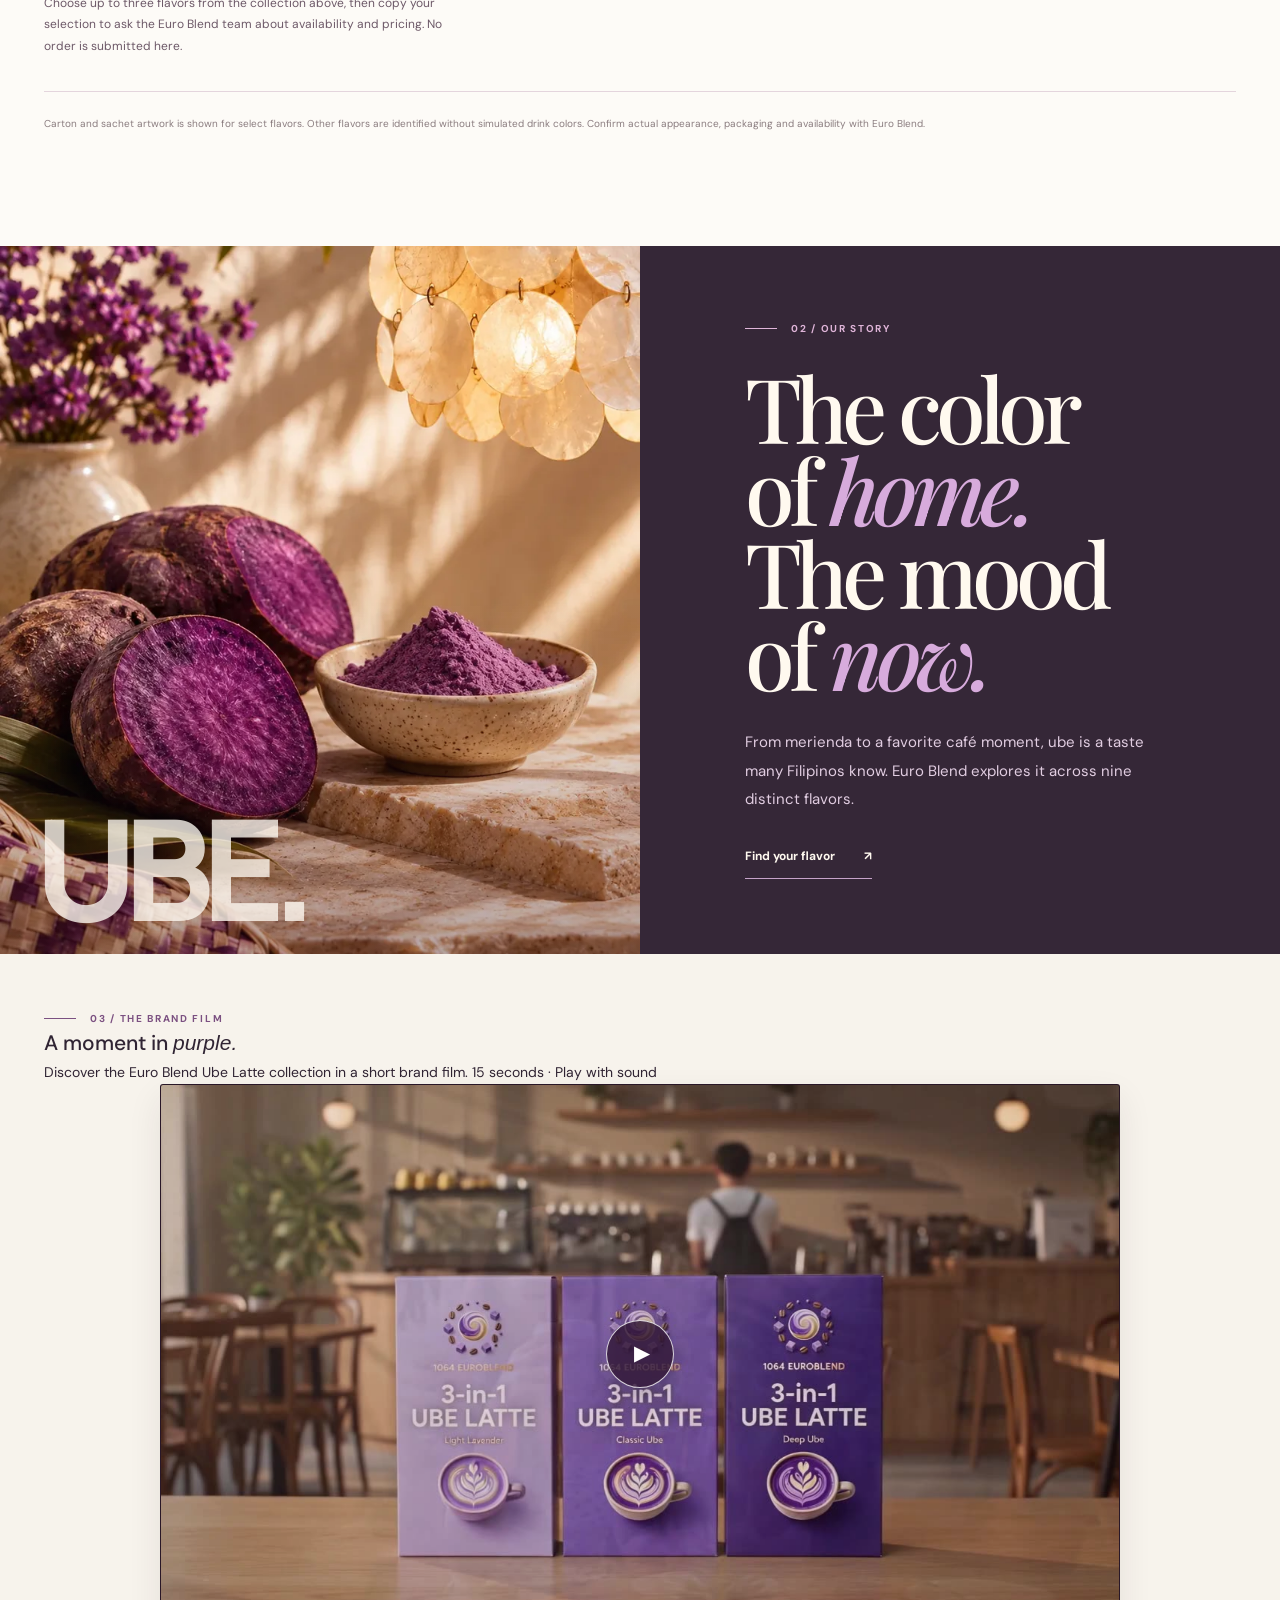
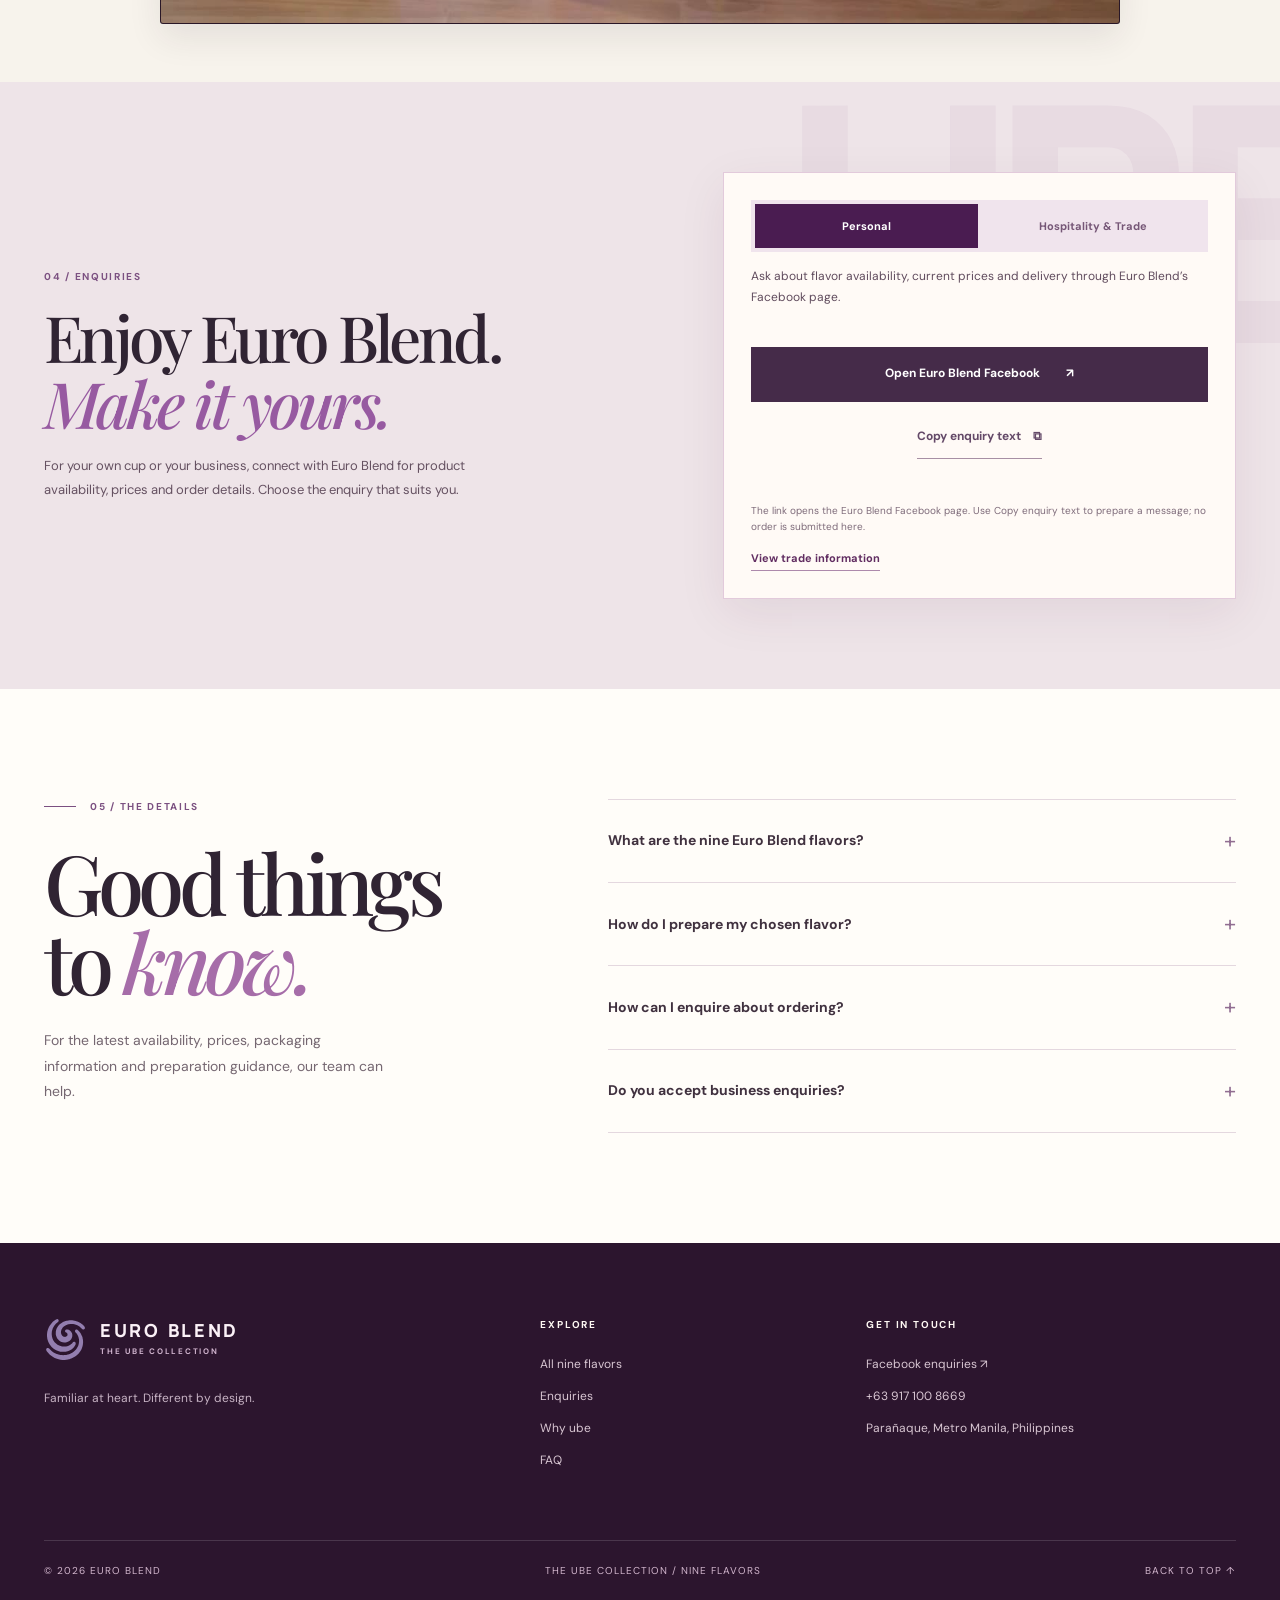
==== commit ae772826: "Refine Euro Blend customer journey and collection sequence" ====
--- a/index.html
+++ b/index.html
@@ -35,7 +35,7 @@
 <div class="announcement"><span class="announcement__dot"></span> THE EURO BLEND UBE COLLECTION · PHILIPPINES <span class="announcement__dot"></span></div>
 <header class="header" id="top"><div class="container header__inner">
  <a class="brand" href="#top" aria-label="Euro Blend home"><img src="/euroblend-mark.svg" width="40" height="43" alt=""><span><strong>EURO BLEND</strong><small>THE UBE COLLECTION</small></span></a>
- <nav class="nav" id="site-nav" aria-label="Primary navigation"><a href="#flavors">Explore flavors</a><a href="#story">Why ube</a><a href="#enquiries">Enquiries</a><a href="#faq">FAQs</a></nav>
+ <nav class="nav" id="site-nav" aria-label="Primary navigation"><a href="#flavors">The collection</a><a href="#story">Our story</a><a href="#film">Brand film</a><a href="#enquiries">Enquiries</a></nav>
  <a class="header__cta" href="https://www.facebook.com/share/1deLJW2QHp/" target="_blank" rel="noopener noreferrer">Enquire now <span aria-hidden="true">↗</span></a>
  <button class="mobile-menu" type="button" id="mobile-menu" aria-label="Open menu" aria-expanded="false" aria-controls="site-nav"><span></span><span></span></button>
 </div></header>
@@ -63,23 +63,27 @@
 </div><div class="hero__bottomline container"><span>EXPLORE THE NINE-FLAVOR COLLECTION.</span><a href="#flavors">SCROLL TO EXPLORE <span aria-hidden="true">↓</span></a></div></section>
 <div class="ticker" aria-hidden="true"><div class="ticker__track"><span>UBE MACCHIATO</span><i>✳</i><span>UBE CRIOLLO CACAO</span><i>✳</i><span>UBE CRIOLLO WITH SALTED CARAMEL</span><i>✳</i><span>UBE LATTE — SALTED CARAMEL</span><i>✳</i><span>UBE LATTE — VANILLA</span><i>✳</i><span>UBE LATTE — LIGHT LAVENDER</span><i>✳</i><span>UBE LATTE — CLASSIC UBE</span><i>✳</i><span>UBE LATTE — DEEP UBE</span><i>✳</i><span>UBE MILK</span><i>✳</i></div></div>
 <section class="intro" id="flavors" aria-labelledby="flavors-heading"><div class="container">
- <div class="intro__line"><span>THE EURO BLEND COLLECTION</span><span>01 — 09</span></div>
- <div class="intro__heading"><h2 id="flavors-heading">Your flavor.<br><em>Your moment.</em></h2><div class="intro__aside"><span class="intro__star" aria-hidden="true">✳</span><p>Explore Filipino ube drinks by Euro Blend, from ube latte and macchiato to vanilla, salted caramel and cacao.</p></div></div>
-  <div class="editorial-look" aria-labelledby="editorial-look-title">
-    <div class="editorial-look__intro"><span>THE PACKAGING EDIT / A CLOSER LOOK</span><h3 id="editorial-look-title">A flavor for <em>every moment.</em></h3><p>Discover a few of the collection's distinct expressions. Select a product to explore it below.</p></div>
-    <p class="editorial-look__swipe">Swipe to explore the packaging <span aria-hidden="true">→</span></p>
-  <div class="editorial-look__photos">
-      <button type="button" data-feature-flavor="0" aria-label="Explore Ube Macchiato"><img src="/images/editorial-ube-macchiato-480.webp" width="456" height="564" loading="lazy" decoding="async" alt="Ube Macchiato carton on natural linen"><span>01 / Ube Macchiato <b>↗</b></span></button>
-      <button type="button" data-feature-flavor="1" aria-label="Explore Ube Criollo Cacao"><img src="/images/editorial-ube-criollo-cacao-480.webp" width="456" height="564" loading="lazy" decoding="async" alt="Ube Criollo Cacao carton on natural linen"><span>02 / Ube Criollo Cacao <b>↗</b></span></button>
-      <button type="button" data-feature-flavor="2" aria-label="Explore Ube Criollo with Salted Caramel"><img src="/images/editorial-ube-criollo-salted-caramel-480.webp" width="456" height="564" loading="lazy" decoding="async" alt="Ube Criollo with Salted Caramel carton on natural linen"><span>03 / Ube Criollo with Salted Caramel <b>↗</b></span></button>
-    </div>
+ <div class="intro__line"><span>01 / THE COLLECTION</span><span>NINE FLAVORS</span></div>
+ <div class="intro__heading"><h2 id="flavors-heading">Your flavor.<br><em>Your moment.</em></h2><div class="intro__aside"><span class="intro__star" aria-hidden="true">✳</span><p>Nine Filipino ube beverages, arranged into four collections. Begin with a collection, then explore its individual flavors.</p></div></div>
+  <div class="collection-step"><span>01 / CHOOSE A COLLECTION</span><p>Discover café and cacao, flavored lattes, signature lattes and Ube Milk.</p></div>
+  <div class="flight-groups" role="group" aria-label="Browse flavor groups">
+    <button type="button" class="flight-groups__tab is-active" data-family="cafe" aria-pressed="true"><span>01</span><strong>Café &amp; Cacao</strong><small>3 flavors</small></button>
+    <button type="button" class="flight-groups__tab" data-family="velvet" aria-pressed="false"><span>02</span><strong>Flavored Latte</strong><small>2 flavors</small></button>
+    <button type="button" class="flight-groups__tab" data-family="signature" aria-pressed="false"><span>03</span><strong>Signature Latte</strong><small>3 flavors</small></button>
+    <button type="button" class="flight-groups__tab" data-family="milk" aria-pressed="false"><span>04</span><strong>Ube Milk</strong><small>1 flavor</small></button>
   </div>
-  <div class="flight-groups" role="group" aria-label="Browse flavor groups">
-    <button type="button" class="flight-groups__tab is-active" data-family="cafe" aria-pressed="true"><span>01</span><strong>Café &amp; Cacao</strong></button>
-    <button type="button" class="flight-groups__tab" data-family="velvet" aria-pressed="false"><span>02</span><strong>Flavored Latte</strong></button>
-    <button type="button" class="flight-groups__tab" data-family="signature" aria-pressed="false"><span>03</span><strong>Signature Latte</strong></button>
-    <button type="button" class="flight-groups__tab" data-family="milk" aria-pressed="false"><span>04</span><strong>Ube Milk</strong></button>
-  </div>
+  <div class="collection-step"><span>02 / EXPLORE THE FLAVORS</span><p>Explore each flavor’s details and available packaging.</p></div>
+ <div class="flavor-rail" role="group" aria-label="Select a Euro Blend ube flavor">
+  <button type="button" class="flavor-rail__option is-selected" data-family="cafe" data-index="0" aria-pressed="true"><span>01</span><strong>Ube Macchiato</strong></button>
+  <button type="button" class="flavor-rail__option" data-family="cafe" data-index="1" aria-pressed="false"><span>02</span><strong>Ube Criollo Cacao</strong></button>
+  <button type="button" class="flavor-rail__option" data-family="cafe" data-index="2" aria-pressed="false"><span>03</span><strong>Ube Criollo with Salted Caramel</strong></button>
+  <button type="button" class="flavor-rail__option" data-family="velvet" data-index="3" hidden aria-pressed="false"><span>04</span><strong>Ube Latte — Salted Caramel</strong></button>
+  <button type="button" class="flavor-rail__option" data-family="velvet" data-index="4" hidden aria-pressed="false"><span>05</span><strong>Ube Latte — Vanilla</strong></button>
+  <button type="button" class="flavor-rail__option" data-family="signature" data-index="5" hidden aria-pressed="false"><span>06</span><strong>Ube Latte — Light Lavender</strong></button>
+  <button type="button" class="flavor-rail__option" data-family="signature" data-index="6" hidden aria-pressed="false"><span>07</span><strong>Ube Latte — Classic Ube</strong></button>
+  <button type="button" class="flavor-rail__option" data-family="signature" data-index="7" hidden aria-pressed="false"><span>08</span><strong>Ube Latte — Deep Ube</strong></button>
+  <button type="button" class="flavor-rail__option" data-family="milk" data-index="8" hidden aria-pressed="false"><span>09</span><strong>Ube Milk</strong></button>
+ </div>
   <div class="showcase" id="flavor-showcase" data-flavor="macchiato">
    <div class="showcase__photo"><div class="showcase__photo-frame">
    <img id="flavor-image" src="/images/editorial-ube-macchiato-800.webp" srcset="/images/editorial-ube-macchiato-480.webp 480w, /images/editorial-ube-macchiato-800.webp 800w" sizes="(max-width:760px) calc(100vw - 72px), 540px" width="1000" height="1250" alt="Euro Blend Ube Macchiato packaging artwork on natural linen" decoding="async">
@@ -96,32 +100,30 @@
     <div class="showcase__bottom"><span>DISCOVER YOUR NEXT FAVORITE</span><div class="showcase__arrows"><button type="button" id="prev-flavor" aria-label="Previous flavor">←</button><button type="button" id="next-flavor" aria-label="Next flavor">→</button></div></div>
    </div>
  </div>
- <div class="flavor-rail" role="group" aria-label="Select a Euro Blend ube flavor">
-  <button type="button" class="flavor-rail__option is-selected" data-family="cafe" data-index="0" aria-pressed="true"><span>01</span><strong>Ube Macchiato</strong></button>
-  <button type="button" class="flavor-rail__option" data-family="cafe" data-index="1" aria-pressed="false"><span>02</span><strong>Ube Criollo Cacao</strong></button>
-  <button type="button" class="flavor-rail__option" data-family="cafe" data-index="2" aria-pressed="false"><span>03</span><strong>Ube Criollo with Salted Caramel</strong></button>
-  <button type="button" class="flavor-rail__option" data-family="velvet" data-index="3" hidden aria-pressed="false"><span>04</span><strong>Ube Latte — Salted Caramel</strong></button>
-  <button type="button" class="flavor-rail__option" data-family="velvet" data-index="4" hidden aria-pressed="false"><span>05</span><strong>Ube Latte — Vanilla</strong></button>
-  <button type="button" class="flavor-rail__option" data-family="signature" data-index="5" hidden aria-pressed="false"><span>06</span><strong>Ube Latte — Light Lavender</strong></button>
-  <button type="button" class="flavor-rail__option" data-family="signature" data-index="6" hidden aria-pressed="false"><span>07</span><strong>Ube Latte — Classic Ube</strong></button>
-  <button type="button" class="flavor-rail__option" data-family="signature" data-index="7" hidden aria-pressed="false"><span>08</span><strong>Ube Latte — Deep Ube</strong></button>
-  <button type="button" class="flavor-rail__option" data-family="milk" data-index="8" hidden aria-pressed="false"><span>09</span><strong>Ube Milk</strong></button>
- </div>
+  <div class="editorial-look" aria-labelledby="editorial-look-title">
+    <div class="editorial-look__intro"><span>THE PACKAGING EDIT / A CLOSER LOOK</span><h3 id="editorial-look-title">A flavor for <em>every moment.</em></h3><p>A closer look at three Café &amp; Cacao cartons. Select a product to return to its flavor details.</p></div>
+    <p class="editorial-look__swipe">Swipe to explore the packaging <span aria-hidden="true">→</span></p>
+  <div class="editorial-look__photos">
+      <button type="button" data-feature-flavor="0" aria-label="Explore Ube Macchiato"><img src="/images/editorial-ube-macchiato-480.webp" width="456" height="564" loading="lazy" decoding="async" alt="Ube Macchiato carton on natural linen"><span>01 / Ube Macchiato <b>↗</b></span></button>
+      <button type="button" data-feature-flavor="1" aria-label="Explore Ube Criollo Cacao"><img src="/images/editorial-ube-criollo-cacao-480.webp" width="456" height="564" loading="lazy" decoding="async" alt="Ube Criollo Cacao carton on natural linen"><span>02 / Ube Criollo Cacao <b>↗</b></span></button>
+      <button type="button" data-feature-flavor="2" aria-label="Explore Ube Criollo with Salted Caramel"><img src="/images/editorial-ube-criollo-salted-caramel-480.webp" width="456" height="564" loading="lazy" decoding="async" alt="Ube Criollo with Salted Caramel carton on natural linen"><span>03 / Ube Criollo with Salted Caramel <b>↗</b></span></button>
+    </div>
+  </div>
   <aside class="tasting-edit" aria-labelledby="tasting-edit-title">
-    <div class="tasting-edit__heading"><span class="tasting-edit__number">YOUR EDIT / UP TO 03</span><h3 id="tasting-edit-title">Make it <em>personal.</em></h3><p>Save up to three flavors to ask the Euro Blend team about. This is an enquiry list, not a purchase or reservation.</p></div>
+    <div class="tasting-edit__heading"><span class="tasting-edit__number">YOUR SELECTION / UP TO THREE</span><h3 id="tasting-edit-title">Your personal <em>selection.</em></h3><p>Choose up to three flavors from the collection above, then copy your selection to ask the Euro Blend team about availability and pricing. No order is submitted here.</p></div>
     <div class="tasting-edit__actions"><div id="tasting-list" class="tasting-edit__list" aria-live="polite"><span class="tasting-edit__empty">No flavors selected yet.</span></div><div class="tasting-edit__buttons"><a id="tasting-email" class="btn btn--purple" href="https://www.facebook.com/share/1deLJW2QHp/" target="_blank" rel="noopener noreferrer">Open Euro Blend Facebook <span aria-hidden="true">↗</span></a><button id="tasting-copy" type="button" class="text-cta">Copy my enquiry <span aria-hidden="true">⧉</span></button></div><span id="tasting-status" role="status" aria-live="polite" class="tasting-edit__status"></span></div>
   </aside>
   <p class="collection__note">Carton and sachet artwork is shown for select flavors. Other flavors are identified without simulated drink colors. Confirm actual appearance, packaging and availability with Euro Blend.</p>
 </div></section>
-<section id="story" class="story" aria-labelledby="story-title"><div class="story__art"><img src="/images/ube-story-800.webp" srcset="/images/ube-story-480.webp 480w, /images/ube-story-800.webp 800w, /images/ube-story.webp 1000w" sizes="(max-width:760px) 100vw, 50vw" width="1000" height="1250" loading="lazy" decoding="async" alt="Purple ube root and soft natural textures in a warm Filipino-inspired setting"><div class="story__artmark" aria-hidden="true">UBE.</div></div><div class="story__text"><div class="story__inner"><p class="kicker kicker--light"><span class="kicker__line"></span> ROOTED IN THE FAMILIAR</p><h2 id="story-title">The color<br>of <em>home.</em><br>The mood<br>of <em>now.</em></h2><p>From merienda to a favorite café moment, ube is a taste many Filipinos know. Euro Blend explores it across nine distinct flavors.</p><a href="#flavors" class="story__link">Find your flavor <span aria-hidden="true">↗</span></a></div></div></section>
-<section class="brand-film" aria-label="Euro Blend brand film"><div class="container"><div class="brand-film__frame"><video id="brand-film-video" class="brand-film__video" poster="/videos/euroblend-film-poster.jpg" preload="none" playsinline tabindex="-1" aria-label="Euro Blend brand film"></video><button id="brand-film-play" class="brand-film__play" type="button" aria-label="Play the Euro Blend film"><span aria-hidden="true">▶</span></button></div></div></section>
+<section id="story" class="story" aria-labelledby="story-title"><div class="story__art"><img src="/images/ube-story-800.webp" srcset="/images/ube-story-480.webp 480w, /images/ube-story-800.webp 800w, /images/ube-story.webp 1000w" sizes="(max-width:760px) 100vw, 50vw" width="1000" height="1250" loading="lazy" decoding="async" alt="Purple ube root and soft natural textures in a warm Filipino-inspired setting"><div class="story__artmark" aria-hidden="true">UBE.</div></div><div class="story__text"><div class="story__inner"><p class="kicker kicker--light"><span class="kicker__line"></span> 02 / OUR STORY</p><h2 id="story-title">The color<br>of <em>home.</em><br>The mood<br>of <em>now.</em></h2><p>From merienda to a favorite café moment, ube is a taste many Filipinos know. Euro Blend explores it across nine distinct flavors.</p><a href="#flavors" class="story__link">Find your flavor <span aria-hidden="true">↗</span></a></div></div></section>
+<section class="brand-film" id="film" aria-labelledby="film-title"><div class="container"><div class="film-intro"><div><p class="kicker"><span class="kicker__line"></span> 03 / THE BRAND FILM</p><h2 id="film-title">A moment in <em>purple.</em></h2></div><p>Discover the Euro Blend Ube Latte collection in a short brand film. <span class="film-duration">15 seconds · Play with sound</span></p></div><div class="brand-film__frame"><video id="brand-film-video" class="brand-film__video" poster="/videos/euroblend-film-poster.jpg" preload="none" playsinline tabindex="-1" aria-label="Euro Blend brand film"></video><button id="brand-film-play" class="brand-film__play" type="button" aria-label="Play the Euro Blend film"><span aria-hidden="true">▶</span></button></div></div></section>
 <section class="ritual" id="enquiries" aria-labelledby="enquiries-title">
  <div class="container ritual__inner">
-  <div class="ritual__copy"><p class="kicker">YOUR EURO BLEND ENQUIRY</p><h2 id="enquiries-title">Find your next <em>purple moment.</em></h2><p class="ritual__description">Looking to buy ube drinks or enquire about café, hospitality and retail supply in the Philippines? Choose where to start. We’ll direct you to Euro Blend’s existing contact channels.</p></div>
+  <div class="ritual__copy"><p class="kicker">04 / ENQUIRIES</p><h2 id="enquiries-title">Enjoy Euro Blend. <em>Make it yours.</em></h2><p class="ritual__description">For your own cup or your business, connect with Euro Blend for product availability, prices and order details. Choose the enquiry that suits you.</p></div>
   <div class="enquiry-path" aria-label="Choose an enquiry type"><div class="enquiry-path__tabs" role="group" aria-label="Enquiry type"><button id="enquiry-personal" type="button" aria-pressed="true" class="is-active">Personal</button><button id="enquiry-trade" type="button" aria-pressed="false">Hospitality &amp; Trade</button></div><p id="enquiry-guide">Ask about flavor availability, current prices and delivery through the official Euro Blend Facebook page.</p><a id="enquiry-action" class="btn btn--purple" target="_blank" rel="noopener noreferrer" href="https://www.facebook.com/share/1deLJW2QHp/">Message on Facebook <span aria-hidden="true">↗</span></a><button type="button" id="enquiry-copy" class="copy-link">Copy enquiry text <span aria-hidden="true">⧉</span></button><span id="enquiry-status" role="status" aria-live="polite" class="enquiry-path__status"></span><small>The link opens the Euro Blend Facebook page. Use Copy enquiry text to prepare a message; no order is submitted here.</small><a class="enquiry-path__trade-link" href="/trade">View trade information</a></div>
  </div>
 </section>
-<section id="faq" class="faq" aria-labelledby="faq-title"><div class="container faq__layout"><div><p class="kicker"><span class="kicker__line"></span> THE DETAILS</p><h2 id="faq-title">Good things<br>to <em>know.</em></h2><p class="faq__lead">For the latest availability, prices, packaging information and preparation guidance, our team can help.</p></div><div class="faq__questions">
+<section id="faq" class="faq" aria-labelledby="faq-title"><div class="container faq__layout"><div><p class="kicker"><span class="kicker__line"></span> 05 / THE DETAILS</p><h2 id="faq-title">Good things<br>to <em>know.</em></h2><p class="faq__lead">For the latest availability, prices, packaging information and preparation guidance, our team can help.</p></div><div class="faq__questions">
  <details><summary>What are the nine Euro Blend flavors?<span aria-hidden="true">+</span></summary><p>Ube Macchiato, Ube Criollo Cacao, Ube Criollo with Salted Caramel, Ube Latte — Salted Caramel, Ube Latte — Vanilla, Ube Latte — Light Lavender, Ube Latte — Classic Ube, Ube Latte — Deep Ube, and Ube Milk.</p></details>
  <details><summary>How do I prepare my chosen flavor?<span aria-hidden="true">+</span></summary><p>Follow the preparation instructions on your product’s actual packaging. The Euro Blend team can confirm the recommended method for each available flavor.</p></details>
  <details><summary>How can I enquire about ordering?<span aria-hidden="true">+</span></summary><p>Enquire through the official Euro Blend Facebook page for current stock, prices, payment arrangements and delivery details.</p></details>
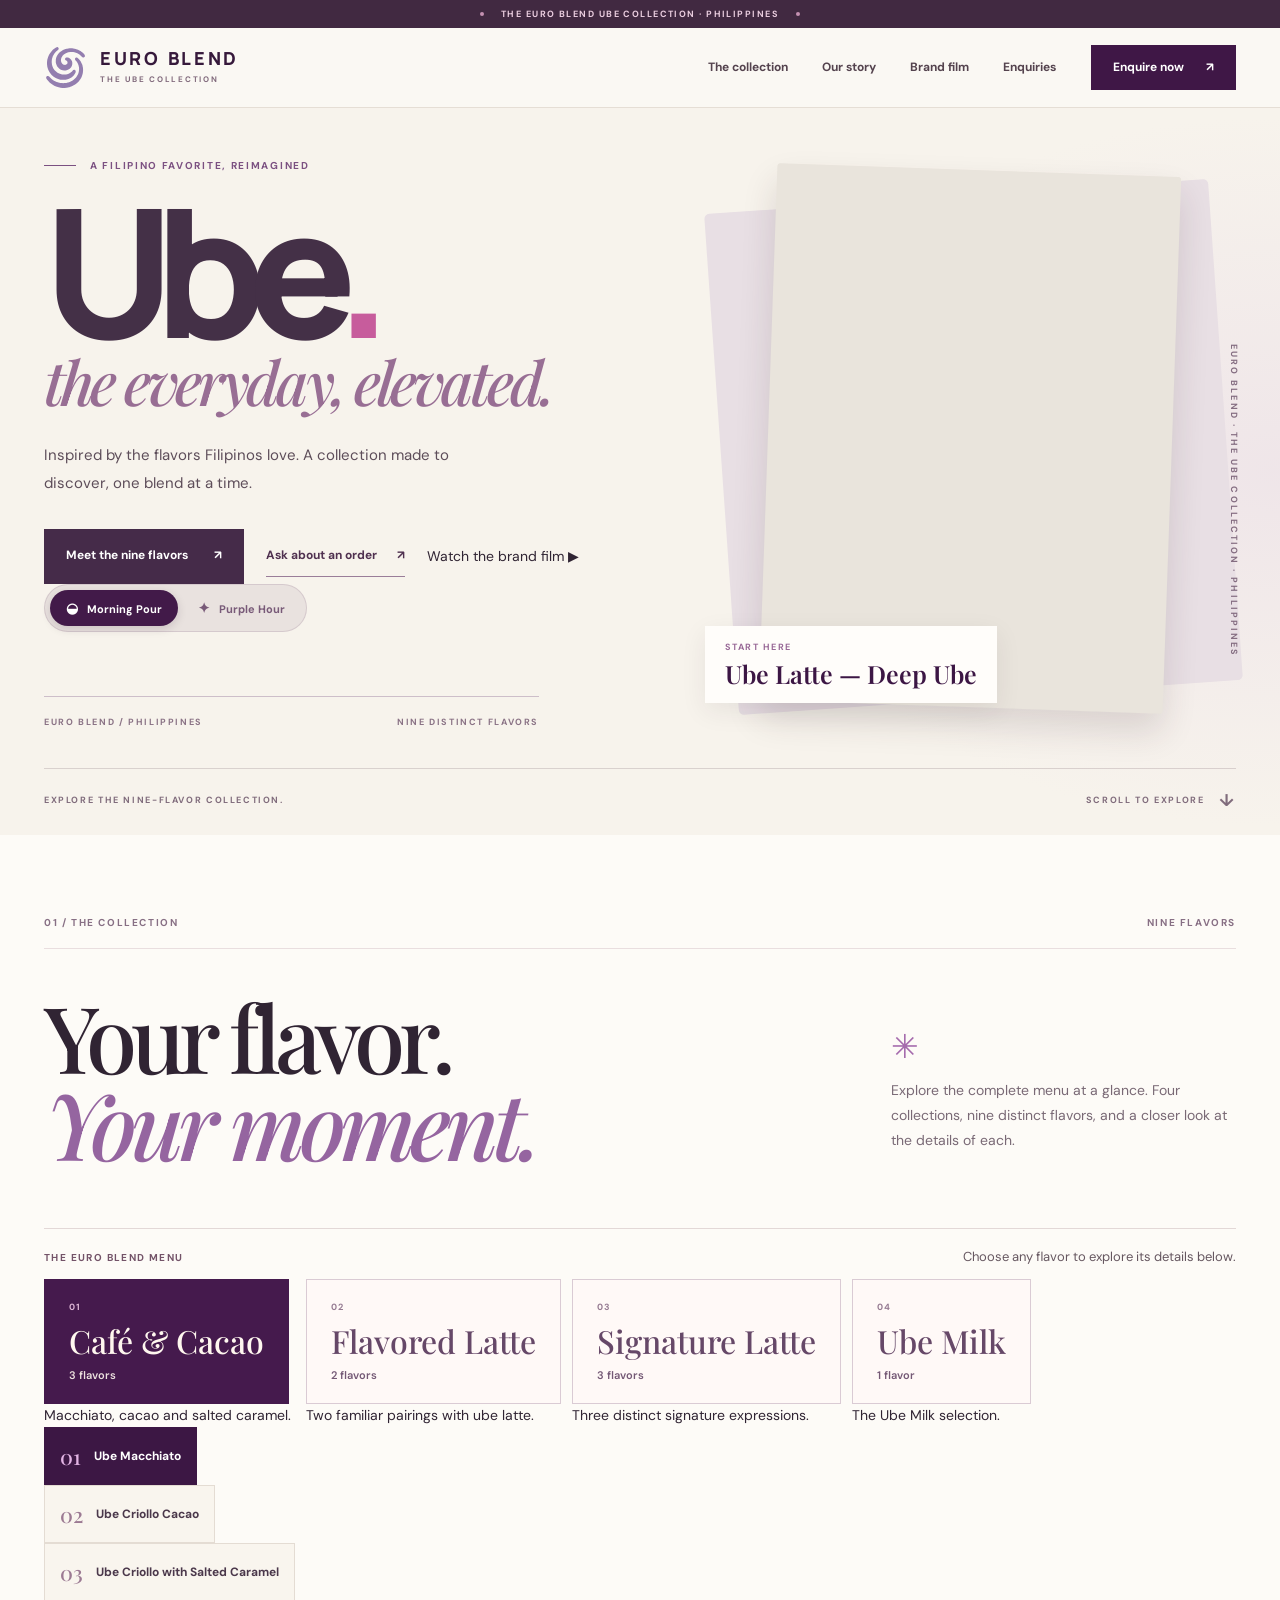
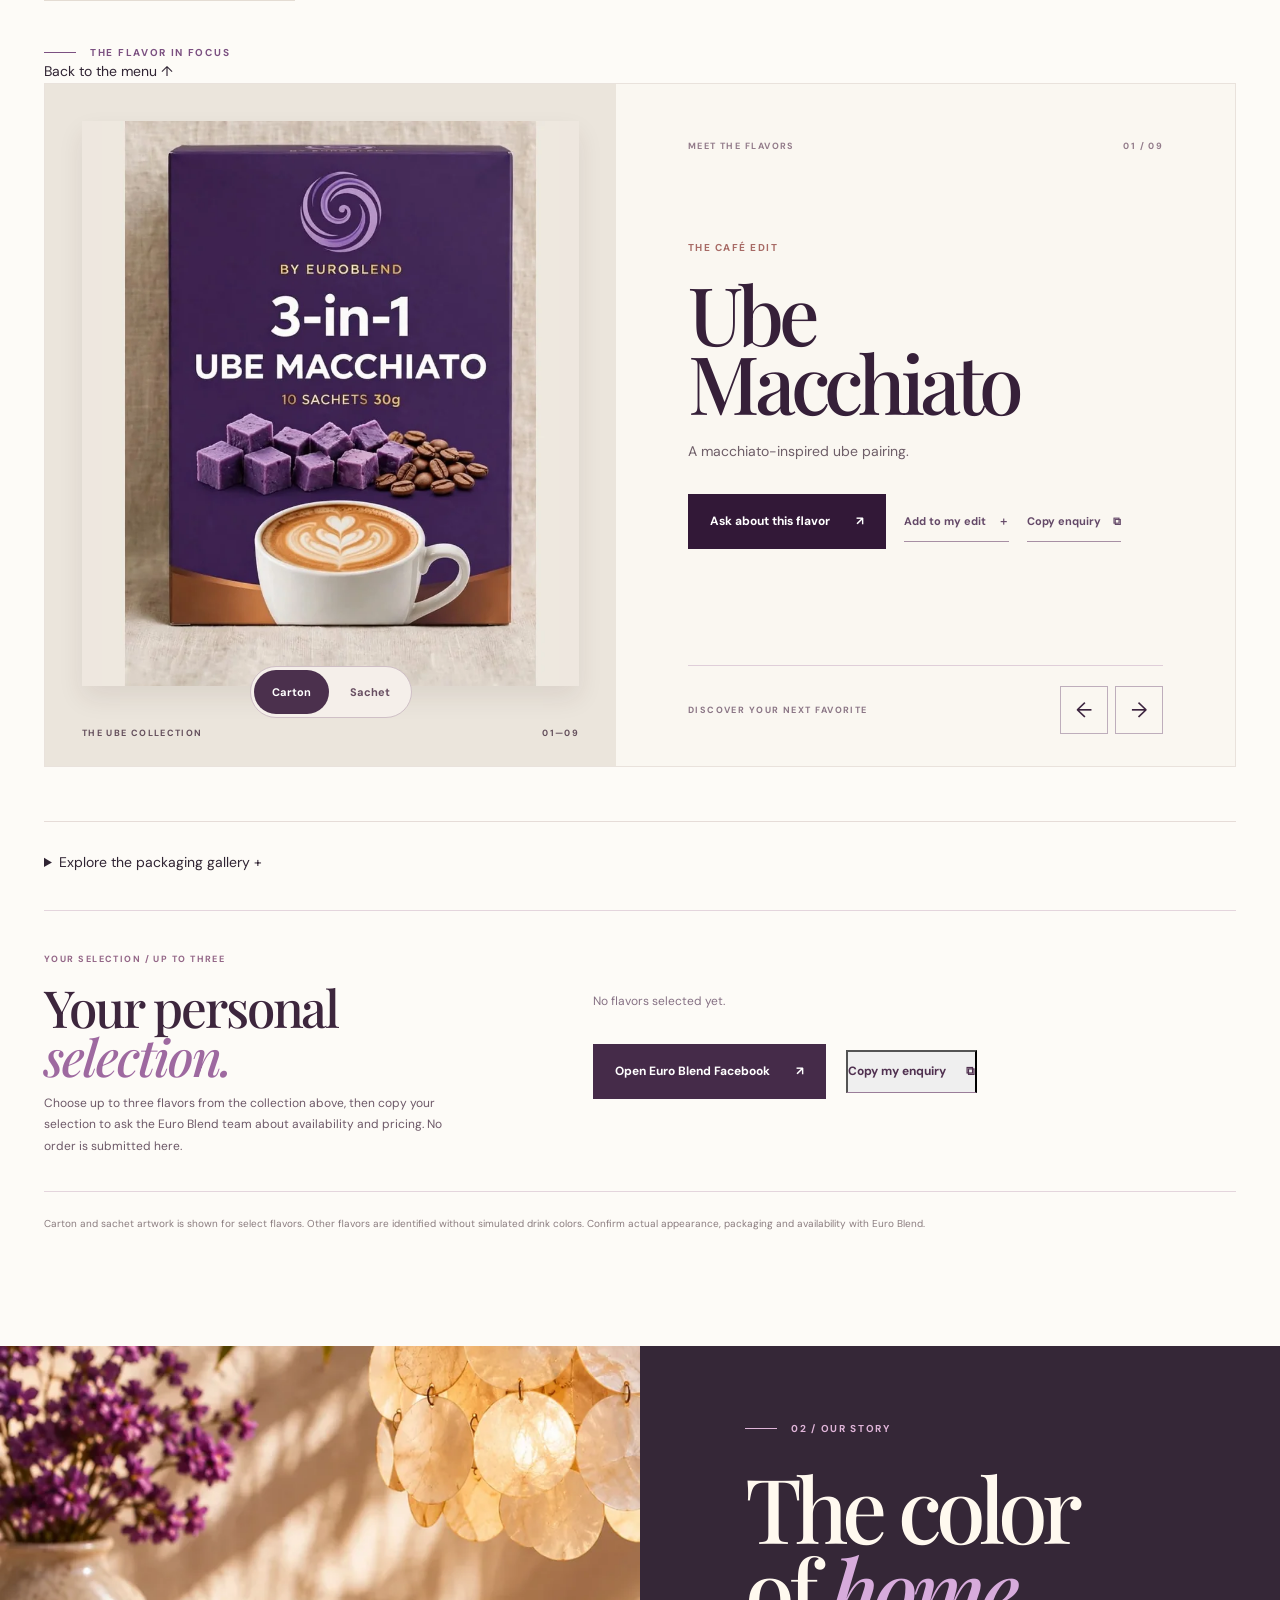
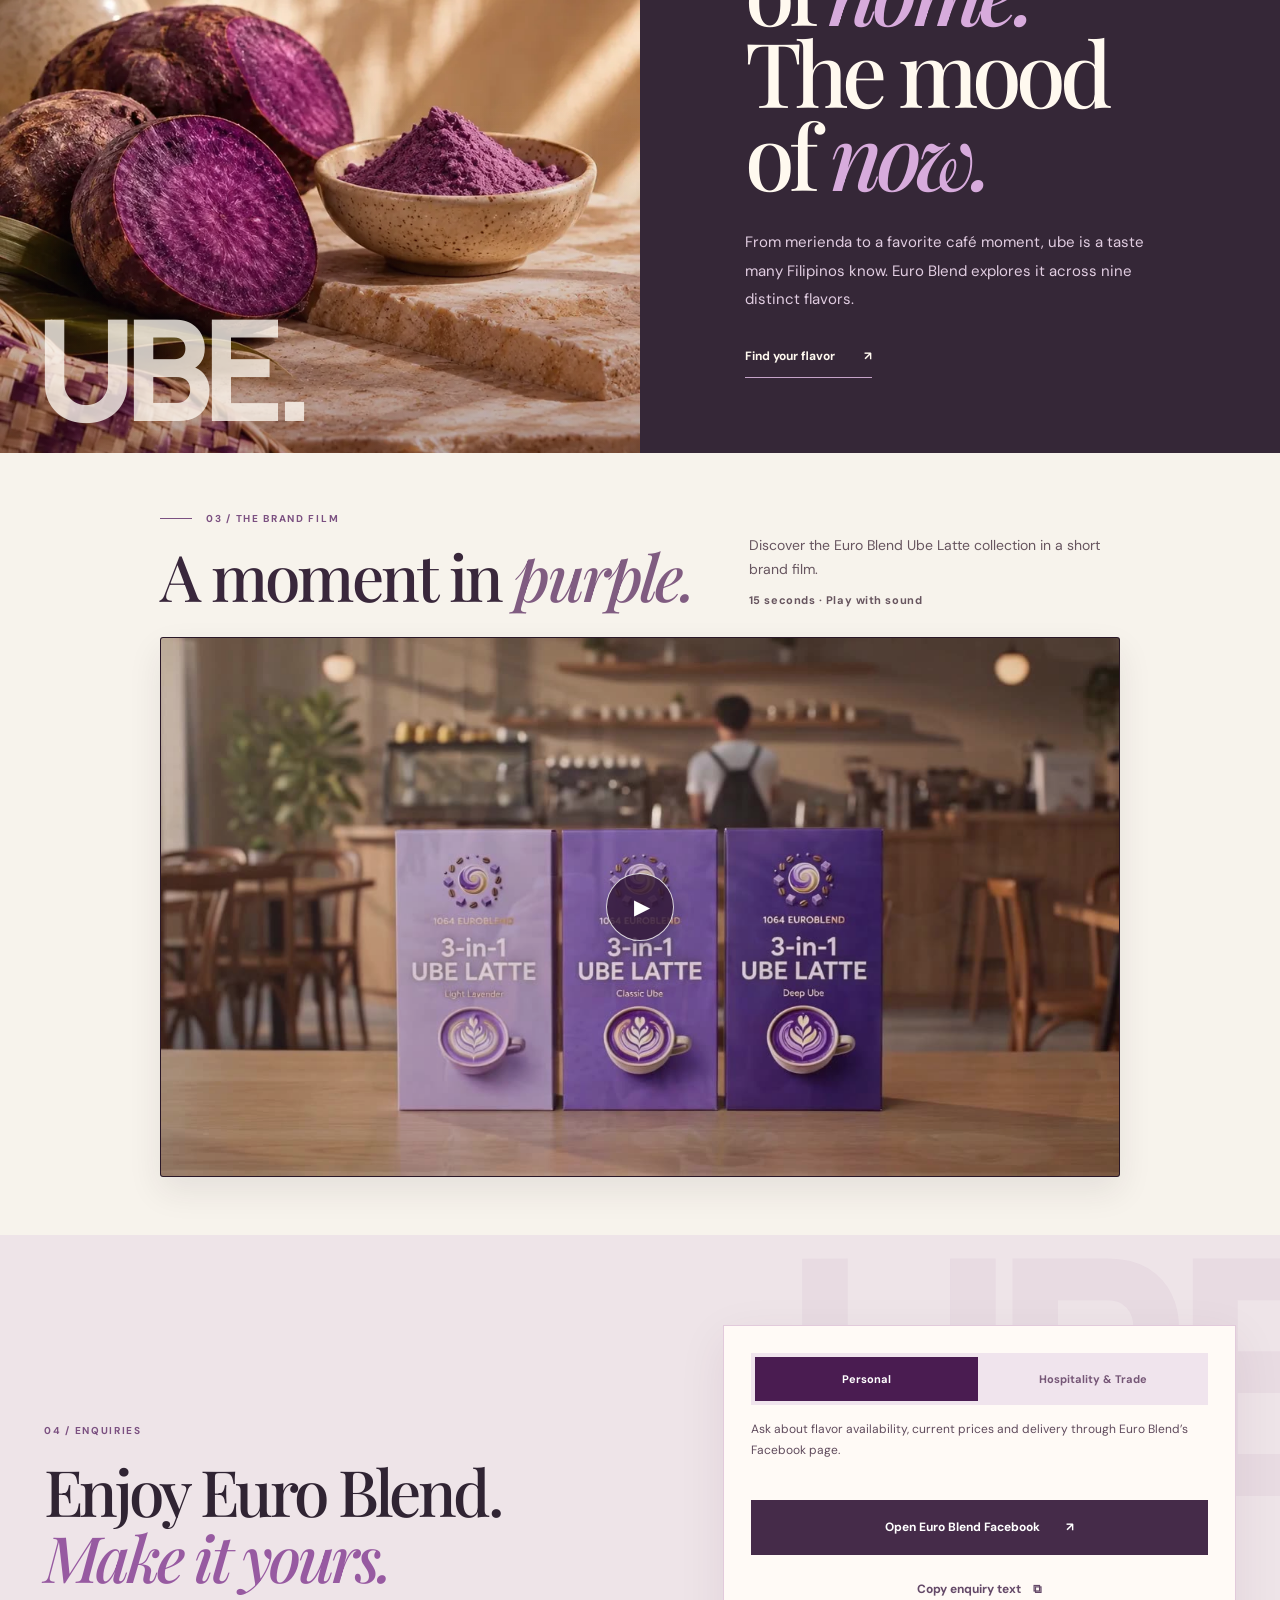
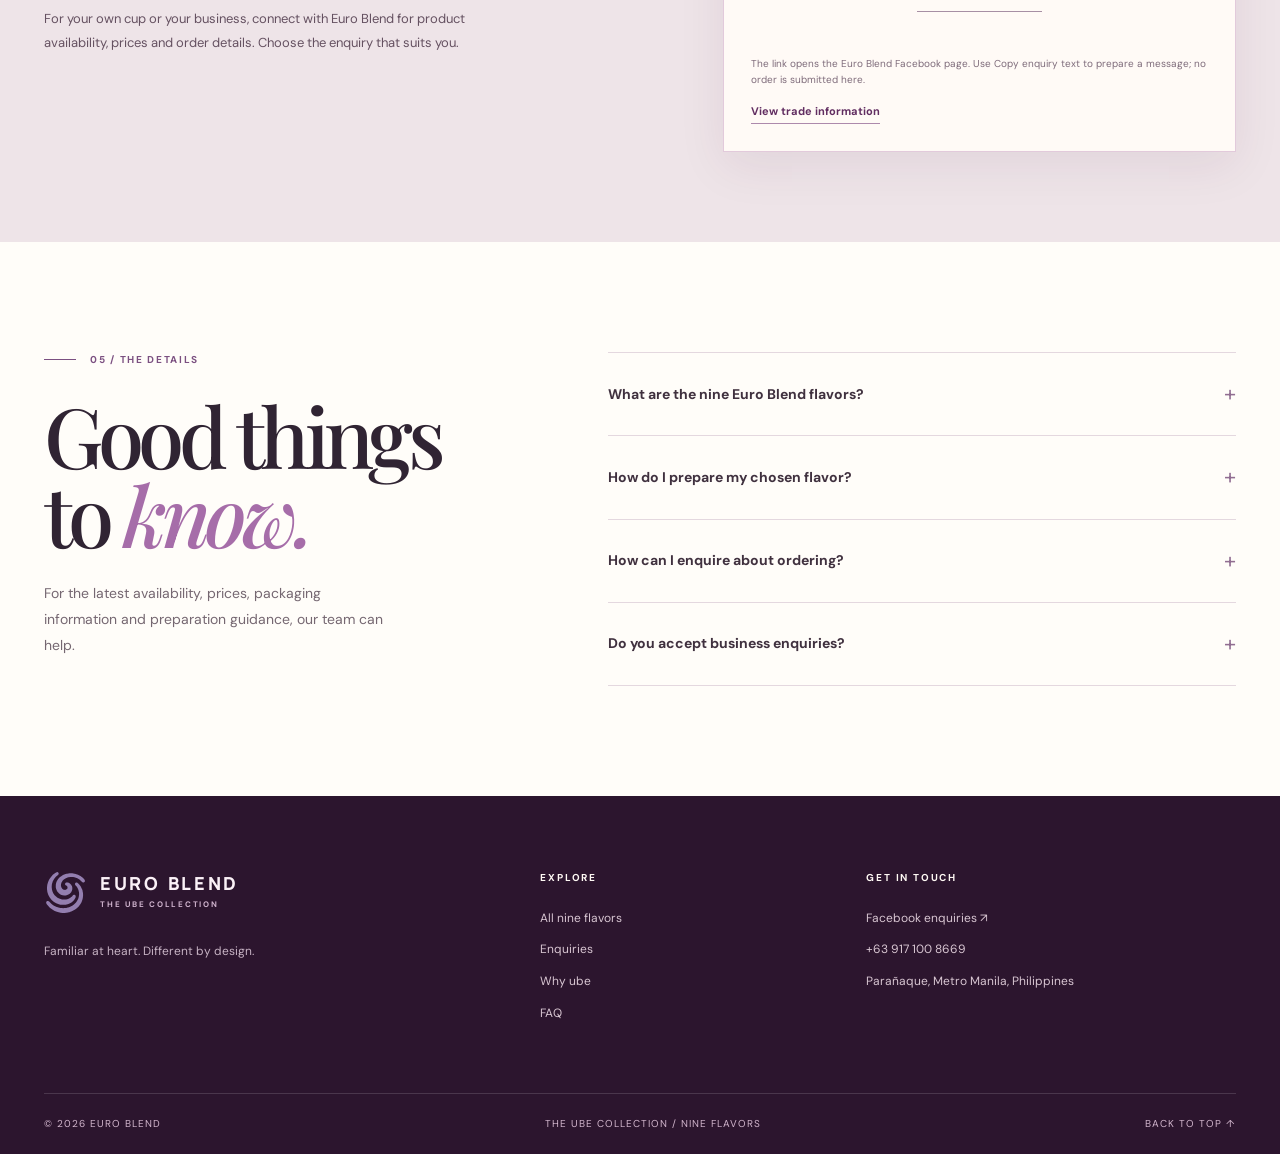
==== commit 934dc72c: "Create complete signature menu and simplify the homepage experience" ====
--- a/index.html
+++ b/index.html
@@ -42,14 +42,14 @@
 <main id="main">
 <section class="hero" aria-labelledby="hero-title"><div class="container hero__grid">
  <div class="hero__copy">
+    <div class="kicker"><span class="kicker__line"></span> <span id="hero-strap">A FILIPINO FAVORITE, REIMAGINED</span></div>
+   <h1 id="hero-title"><span class="hero__big">Ube<span class="hero__period">.</span></span><span class="hero__script" id="hero-script">the everyday, elevated.</span></h1>
+   <p class="hero__lead" id="hero-lead">Inspired by the flavors Filipinos love. A collection made to discover, one blend at a time.</p>
+   <div class="hero__actions"><a class="btn btn--purple" href="#flavors">Meet the nine flavors <span aria-hidden="true">↗</span></a><a class="text-cta" href="https://www.facebook.com/share/1deLJW2QHp/" target="_blank" rel="noopener noreferrer">Ask about an order <span aria-hidden="true">↗</span></a><a class="hero__film-link" href="#film">Watch the brand film <span aria-hidden="true">▶</span></a></div>
     <div class="mood-switch" role="group" aria-label="Choose visual atmosphere">
       <button type="button" data-mood-choice="morning" aria-pressed="true" class="mood-switch__button is-active"><span aria-hidden="true">◒</span> Morning Pour</button>
       <button type="button" data-mood-choice="purple-hour" aria-pressed="false" class="mood-switch__button"><span aria-hidden="true">✦</span> Purple Hour</button>
     </div>
-    <div class="kicker"><span class="kicker__line"></span> <span id="hero-strap">A FILIPINO FAVORITE, REIMAGINED</span></div>
-   <h1 id="hero-title"><span class="hero__big">UBE<span class="hero__period">.</span></span><span class="hero__script" id="hero-script">the everyday, elevated.</span></h1>
-   <p class="hero__lead" id="hero-lead">Inspired by the flavors Filipinos love. A collection made to discover, one blend at a time.</p>
-   <div class="hero__actions"><a class="btn btn--purple" href="#flavors">Meet the nine flavors <span aria-hidden="true">↗</span></a><a class="text-cta" href="https://www.facebook.com/share/1deLJW2QHp/" target="_blank" rel="noopener noreferrer">Ask about an order <span aria-hidden="true">↗</span></a></div>
    <div class="hero__edition"><span>EURO BLEND / PHILIPPINES</span><span>NINE DISTINCT FLAVORS</span></div>
  </div>
  <div class="hero__visual"><div class="hero__halo" aria-hidden="true"></div><div class="hero__orbit" aria-hidden="true"></div>
@@ -64,27 +64,21 @@
 <div class="ticker" aria-hidden="true"><div class="ticker__track"><span>UBE MACCHIATO</span><i>✳</i><span>UBE CRIOLLO CACAO</span><i>✳</i><span>UBE CRIOLLO WITH SALTED CARAMEL</span><i>✳</i><span>UBE LATTE — SALTED CARAMEL</span><i>✳</i><span>UBE LATTE — VANILLA</span><i>✳</i><span>UBE LATTE — LIGHT LAVENDER</span><i>✳</i><span>UBE LATTE — CLASSIC UBE</span><i>✳</i><span>UBE LATTE — DEEP UBE</span><i>✳</i><span>UBE MILK</span><i>✳</i></div></div>
 <section class="intro" id="flavors" aria-labelledby="flavors-heading"><div class="container">
  <div class="intro__line"><span>01 / THE COLLECTION</span><span>NINE FLAVORS</span></div>
- <div class="intro__heading"><h2 id="flavors-heading">Your flavor.<br><em>Your moment.</em></h2><div class="intro__aside"><span class="intro__star" aria-hidden="true">✳</span><p>Nine Filipino ube beverages, arranged into four collections. Begin with a collection, then explore its individual flavors.</p></div></div>
-  <div class="collection-step"><span>01 / CHOOSE A COLLECTION</span><p>Discover café and cacao, flavored lattes, signature lattes and Ube Milk.</p></div>
-  <div class="flight-groups" role="group" aria-label="Browse flavor groups">
-    <button type="button" class="flight-groups__tab is-active" data-family="cafe" aria-pressed="true"><span>01</span><strong>Café &amp; Cacao</strong><small>3 flavors</small></button>
-    <button type="button" class="flight-groups__tab" data-family="velvet" aria-pressed="false"><span>02</span><strong>Flavored Latte</strong><small>2 flavors</small></button>
-    <button type="button" class="flight-groups__tab" data-family="signature" aria-pressed="false"><span>03</span><strong>Signature Latte</strong><small>3 flavors</small></button>
-    <button type="button" class="flight-groups__tab" data-family="milk" aria-pressed="false"><span>04</span><strong>Ube Milk</strong><small>1 flavor</small></button>
-  </div>
-  <div class="collection-step"><span>02 / EXPLORE THE FLAVORS</span><p>Explore each flavor’s details and available packaging.</p></div>
- <div class="flavor-rail" role="group" aria-label="Select a Euro Blend ube flavor">
-  <button type="button" class="flavor-rail__option is-selected" data-family="cafe" data-index="0" aria-pressed="true"><span>01</span><strong>Ube Macchiato</strong></button>
-  <button type="button" class="flavor-rail__option" data-family="cafe" data-index="1" aria-pressed="false"><span>02</span><strong>Ube Criollo Cacao</strong></button>
-  <button type="button" class="flavor-rail__option" data-family="cafe" data-index="2" aria-pressed="false"><span>03</span><strong>Ube Criollo with Salted Caramel</strong></button>
-  <button type="button" class="flavor-rail__option" data-family="velvet" data-index="3" hidden aria-pressed="false"><span>04</span><strong>Ube Latte — Salted Caramel</strong></button>
-  <button type="button" class="flavor-rail__option" data-family="velvet" data-index="4" hidden aria-pressed="false"><span>05</span><strong>Ube Latte — Vanilla</strong></button>
-  <button type="button" class="flavor-rail__option" data-family="signature" data-index="5" hidden aria-pressed="false"><span>06</span><strong>Ube Latte — Light Lavender</strong></button>
-  <button type="button" class="flavor-rail__option" data-family="signature" data-index="6" hidden aria-pressed="false"><span>07</span><strong>Ube Latte — Classic Ube</strong></button>
-  <button type="button" class="flavor-rail__option" data-family="signature" data-index="7" hidden aria-pressed="false"><span>08</span><strong>Ube Latte — Deep Ube</strong></button>
-  <button type="button" class="flavor-rail__option" data-family="milk" data-index="8" hidden aria-pressed="false"><span>09</span><strong>Ube Milk</strong></button>
- </div>
-  <div class="showcase" id="flavor-showcase" data-flavor="macchiato">
+ <div class="intro__heading"><h2 id="flavors-heading">Your flavor.<br><em>Your moment.</em></h2><div class="intro__aside"><span class="intro__star" aria-hidden="true">✳</span><p>Explore the complete menu at a glance. Four collections, nine distinct flavors, and a closer look at the details of each.</p></div></div>
+  <div class="collection-step"><span>THE EURO BLEND MENU</span><p>Choose any flavor to explore its details below.</p></div>
+  <div class="flavor-rail signature-menu" role="group" aria-label="Explore all nine Euro Blend flavors"><div class="flight-groups signature-menu__grid" role="group" aria-label="Browse flavor groups">
+<div class="menu-family" data-menu-family="cafe"><button type="button" class="flight-groups__tab is-active" data-family="cafe" aria-pressed="true"><span>01</span><strong>Café &amp; Cacao</strong><small>3 flavors</small></button><p class="menu-family__note">Macchiato, cacao and salted caramel.</p><div class="menu-family__items"><button type="button" class="flavor-rail__option is-selected" data-family="cafe" data-index="0" aria-pressed="true"><span>01</span><strong>Ube Macchiato</strong></button>
+<button type="button" class="flavor-rail__option" data-family="cafe" data-index="1" aria-pressed="false"><span>02</span><strong>Ube Criollo Cacao</strong></button>
+<button type="button" class="flavor-rail__option" data-family="cafe" data-index="2" aria-pressed="false"><span>03</span><strong>Ube Criollo with Salted Caramel</strong></button></div></div>
+<div class="menu-family" data-menu-family="velvet"><button type="button" class="flight-groups__tab" data-family="velvet" aria-pressed="false"><span>02</span><strong>Flavored Latte</strong><small>2 flavors</small></button><p class="menu-family__note">Two familiar pairings with ube latte.</p><div class="menu-family__items"><button type="button" class="flavor-rail__option" data-family="velvet" data-index="3" aria-pressed="false"><span>04</span><strong>Ube Latte — Salted Caramel</strong></button>
+<button type="button" class="flavor-rail__option" data-family="velvet" data-index="4" aria-pressed="false"><span>05</span><strong>Ube Latte — Vanilla</strong></button></div></div>
+<div class="menu-family" data-menu-family="signature"><button type="button" class="flight-groups__tab" data-family="signature" aria-pressed="false"><span>03</span><strong>Signature Latte</strong><small>3 flavors</small></button><p class="menu-family__note">Three distinct signature expressions.</p><div class="menu-family__items"><button type="button" class="flavor-rail__option" data-family="signature" data-index="5" aria-pressed="false"><span>06</span><strong>Ube Latte — Light Lavender</strong></button>
+<button type="button" class="flavor-rail__option" data-family="signature" data-index="6" aria-pressed="false"><span>07</span><strong>Ube Latte — Classic Ube</strong></button>
+<button type="button" class="flavor-rail__option" data-family="signature" data-index="7" aria-pressed="false"><span>08</span><strong>Ube Latte — Deep Ube</strong></button></div></div>
+<div class="menu-family" data-menu-family="milk"><button type="button" class="flight-groups__tab" data-family="milk" aria-pressed="false"><span>04</span><strong>Ube Milk</strong><small>1 flavor</small></button><p class="menu-family__note">The Ube Milk selection.</p><div class="menu-family__items"><button type="button" class="flavor-rail__option" data-family="milk" data-index="8" aria-pressed="false"><span>09</span><strong>Ube Milk</strong></button></div></div>
+</div></div>
+<div class="menu-detail-heading"><p class="kicker"><span class="kicker__line"></span> THE FLAVOR IN FOCUS</p><a href="#flavors">Back to the menu ↑</a></div>
+  <div class="showcase" id="flavor-showcase" data-flavor="macchiato" aria-labelledby="flavor-title">
    <div class="showcase__photo"><div class="showcase__photo-frame">
    <img id="flavor-image" src="/images/editorial-ube-macchiato-800.webp" srcset="/images/editorial-ube-macchiato-480.webp 480w, /images/editorial-ube-macchiato-800.webp 800w" sizes="(max-width:760px) calc(100vw - 72px), 540px" width="1000" height="1250" alt="Euro Blend Ube Macchiato packaging artwork on natural linen" decoding="async">
    <div id="flavor-identity" class="flavor-identity" hidden role="img" aria-label="Euro Blend Ube Macchiato name artwork with no beverage appearance depicted">
@@ -96,11 +90,11 @@
    </div>
   </div><div class="pack-view" id="pack-view" role="group" aria-label="Product view"><button type="button" id="pack-carton" class="is-active" aria-pressed="true">Carton</button><button type="button" id="pack-sachet" aria-pressed="false">Sachet</button></div><div class="showcase__photo-label">THE UBE COLLECTION <span>01—09</span></div></div>
    <div class="showcase__details"><div class="showcase__top"><span>MEET THE FLAVORS</span><span id="flavor-count">01 / 09</span></div>
-    <div class="showcase__main"><p class="showcase__eyebrow" id="flavor-eyebrow">THE CAFÉ EDIT</p><h3 id="flavor-title">Ube<br>Macchiato</h3><p id="flavor-description">A macchiato-inspired ube pairing.</p><div class="showcase__ctas"><a class="btn btn--ink" id="flavor-enquire" href="https://www.facebook.com/share/1deLJW2QHp/" target="_blank" rel="noopener noreferrer" aria-label="Ask about this flavor: Ube Macchiato on the Euro Blend Facebook page">Ask about this flavor <span aria-hidden="true">↗</span></a><button id="add-to-flight" type="button" class="copy-link" aria-pressed="false">Add to my edit <span aria-hidden="true">＋</span></button><button id="copy-flavor" type="button" class="copy-link">Copy enquiry <span aria-hidden="true">⧉</span></button></div><span id="copy-status" class="copy-status" role="status" aria-live="polite"></span></div>
+    <div class="showcase__main"><p class="showcase__eyebrow" id="flavor-eyebrow">THE CAFÉ EDIT</p><h3 id="flavor-title" tabindex="-1">Ube<br>Macchiato</h3><p id="flavor-description">A macchiato-inspired ube pairing.</p><div class="showcase__ctas"><a class="btn btn--ink" id="flavor-enquire" href="https://www.facebook.com/share/1deLJW2QHp/" target="_blank" rel="noopener noreferrer" aria-label="Ask about this flavor: Ube Macchiato on the Euro Blend Facebook page">Ask about this flavor <span aria-hidden="true">↗</span></a><button id="add-to-flight" type="button" class="copy-link" aria-pressed="false">Add to my edit <span aria-hidden="true">＋</span></button><button id="copy-flavor" type="button" class="copy-link">Copy enquiry <span aria-hidden="true">⧉</span></button></div><span id="copy-status" class="copy-status" role="status" aria-live="polite"></span></div>
     <div class="showcase__bottom"><span>DISCOVER YOUR NEXT FAVORITE</span><div class="showcase__arrows"><button type="button" id="prev-flavor" aria-label="Previous flavor">←</button><button type="button" id="next-flavor" aria-label="Next flavor">→</button></div></div>
    </div>
  </div>
-  <div class="editorial-look" aria-labelledby="editorial-look-title">
+  <details class="editorial-look packaging-gallery"><summary>Explore the packaging gallery <span aria-hidden="true">+</span></summary><div class="packaging-gallery__body" aria-labelledby="editorial-look-title">
     <div class="editorial-look__intro"><span>THE PACKAGING EDIT / A CLOSER LOOK</span><h3 id="editorial-look-title">A flavor for <em>every moment.</em></h3><p>A closer look at three Café &amp; Cacao cartons. Select a product to return to its flavor details.</p></div>
     <p class="editorial-look__swipe">Swipe to explore the packaging <span aria-hidden="true">→</span></p>
   <div class="editorial-look__photos">
@@ -109,6 +103,7 @@
       <button type="button" data-feature-flavor="2" aria-label="Explore Ube Criollo with Salted Caramel"><img src="/images/editorial-ube-criollo-salted-caramel-480.webp" width="456" height="564" loading="lazy" decoding="async" alt="Ube Criollo with Salted Caramel carton on natural linen"><span>03 / Ube Criollo with Salted Caramel <b>↗</b></span></button>
     </div>
   </div>
+  </details>
   <aside class="tasting-edit" aria-labelledby="tasting-edit-title">
     <div class="tasting-edit__heading"><span class="tasting-edit__number">YOUR SELECTION / UP TO THREE</span><h3 id="tasting-edit-title">Your personal <em>selection.</em></h3><p>Choose up to three flavors from the collection above, then copy your selection to ask the Euro Blend team about availability and pricing. No order is submitted here.</p></div>
     <div class="tasting-edit__actions"><div id="tasting-list" class="tasting-edit__list" aria-live="polite"><span class="tasting-edit__empty">No flavors selected yet.</span></div><div class="tasting-edit__buttons"><a id="tasting-email" class="btn btn--purple" href="https://www.facebook.com/share/1deLJW2QHp/" target="_blank" rel="noopener noreferrer">Open Euro Blend Facebook <span aria-hidden="true">↗</span></a><button id="tasting-copy" type="button" class="text-cta">Copy my enquiry <span aria-hidden="true">⧉</span></button></div><span id="tasting-status" role="status" aria-live="polite" class="tasting-edit__status"></span></div>
--- a/style.css
+++ b/style.css
@@ -280,3 +280,45 @@
  .brand-film__play span{width:56px;height:56px;font-size:18px}
 }
 @media(prefers-reduced-motion:reduce){.brand-film__play{transition:none}}
+
+/* Client refinement: a clear editorial journey, with category and flavor selection before product detail. */
+.collection-step{display:flex;justify-content:space-between;align-items:baseline;gap:20px;margin:24px 0 12px;padding-top:18px;border-top:1px solid #e3d8d7}
+.collection-step>span{font-size:10px;font-weight:700;letter-spacing:.14em;color:#735368;flex-shrink:0}
+.collection-step>p{font-size:13px;line-height:1.6;color:#665760;margin:0;text-align:right}
+.flight-groups{margin-bottom:26px}
+.flight-groups__tab{padding:20px clamp(13px,2vw,24px);gap:7px;min-height:124px;max-width:none}
+.flight-groups__tab strong{font-size:clamp(24px,2.5vw,34px)}
+.flight-groups__tab small{font-size:11px;line-height:1.4;font-weight:600;opacity:.9;margin-top:auto}
+.flight-groups__tab:focus-visible{outline:3px solid #b4779d;outline-offset:3px}
+.flavor-rail{margin:0 0 18px;gap:9px}
+.flavor-rail[hidden],.flavor-rail__option[hidden]{display:none!important}
+.flavor-rail__option{min-height:58px;padding:13px 15px}
+.showcase{scroll-margin-top:22px}
+.intro .editorial-look{margin:54px 0 32px}
+.intro .tasting-edit{margin-top:36px}
+.film-intro{max-width:960px;margin:0 auto 28px;display:grid;grid-template-columns:minmax(0,1.2fr) minmax(0,.8fr);gap:32px;align-items:end}
+.film-intro h2{font:500 clamp(40px,5vw,70px)/1.05 var(--display);letter-spacing:-.045em;margin:16px 0 0;color:#39273b}
+.film-intro h2 em{color:#805c81;font-weight:500}
+.film-intro>p{font-size:14px;line-height:1.7;color:#67555f;margin:0}
+.film-duration{display:block;margin-top:9px;font-size:11px;font-weight:700;letter-spacing:.05em}
+body[data-mood="purple-hour"] .collection-step{border-color:#584459}
+body[data-mood="purple-hour"] .collection-step>span{color:#e3c1de}
+body[data-mood="purple-hour"] .collection-step>p,body[data-mood="purple-hour"] .film-intro>p{color:#e2cfdf}
+body[data-mood="purple-hour"] .film-intro h2{color:#f4e8ee}
+body[data-mood="purple-hour"] .film-intro h2 em{color:#e0b5d8}
+@media(max-width:760px){
+ .collection-step{display:block;margin:20px 0 12px;padding-top:14px}
+ .collection-step>span{font-size:10px}
+ .collection-step>p{margin-top:5px;text-align:left;font-size:12px}
+ .flight-groups{margin-bottom:20px;gap:8px}
+ .flight-groups__tab{min-height:105px;padding:13px 12px;gap:5px}
+ .flight-groups__tab strong{font-size:clamp(21px,5.5vw,28px);line-height:1.15}
+ .flight-groups__tab small{font-size:10px}
+ .flavor-rail{margin:0 0 13px;gap:7px;padding-bottom:0}
+ .flavor-rail__option{min-height:53px;padding:10px}
+ .intro .editorial-look{margin:38px 0 24px}
+ .intro .tasting-edit{margin-top:28px}
+ .film-intro{display:block;margin-bottom:20px}
+ .film-intro h2{font-size:clamp(36px,10vw,54px);margin-top:12px}
+ .film-intro>p{font-size:13px;margin-top:13px}
+}
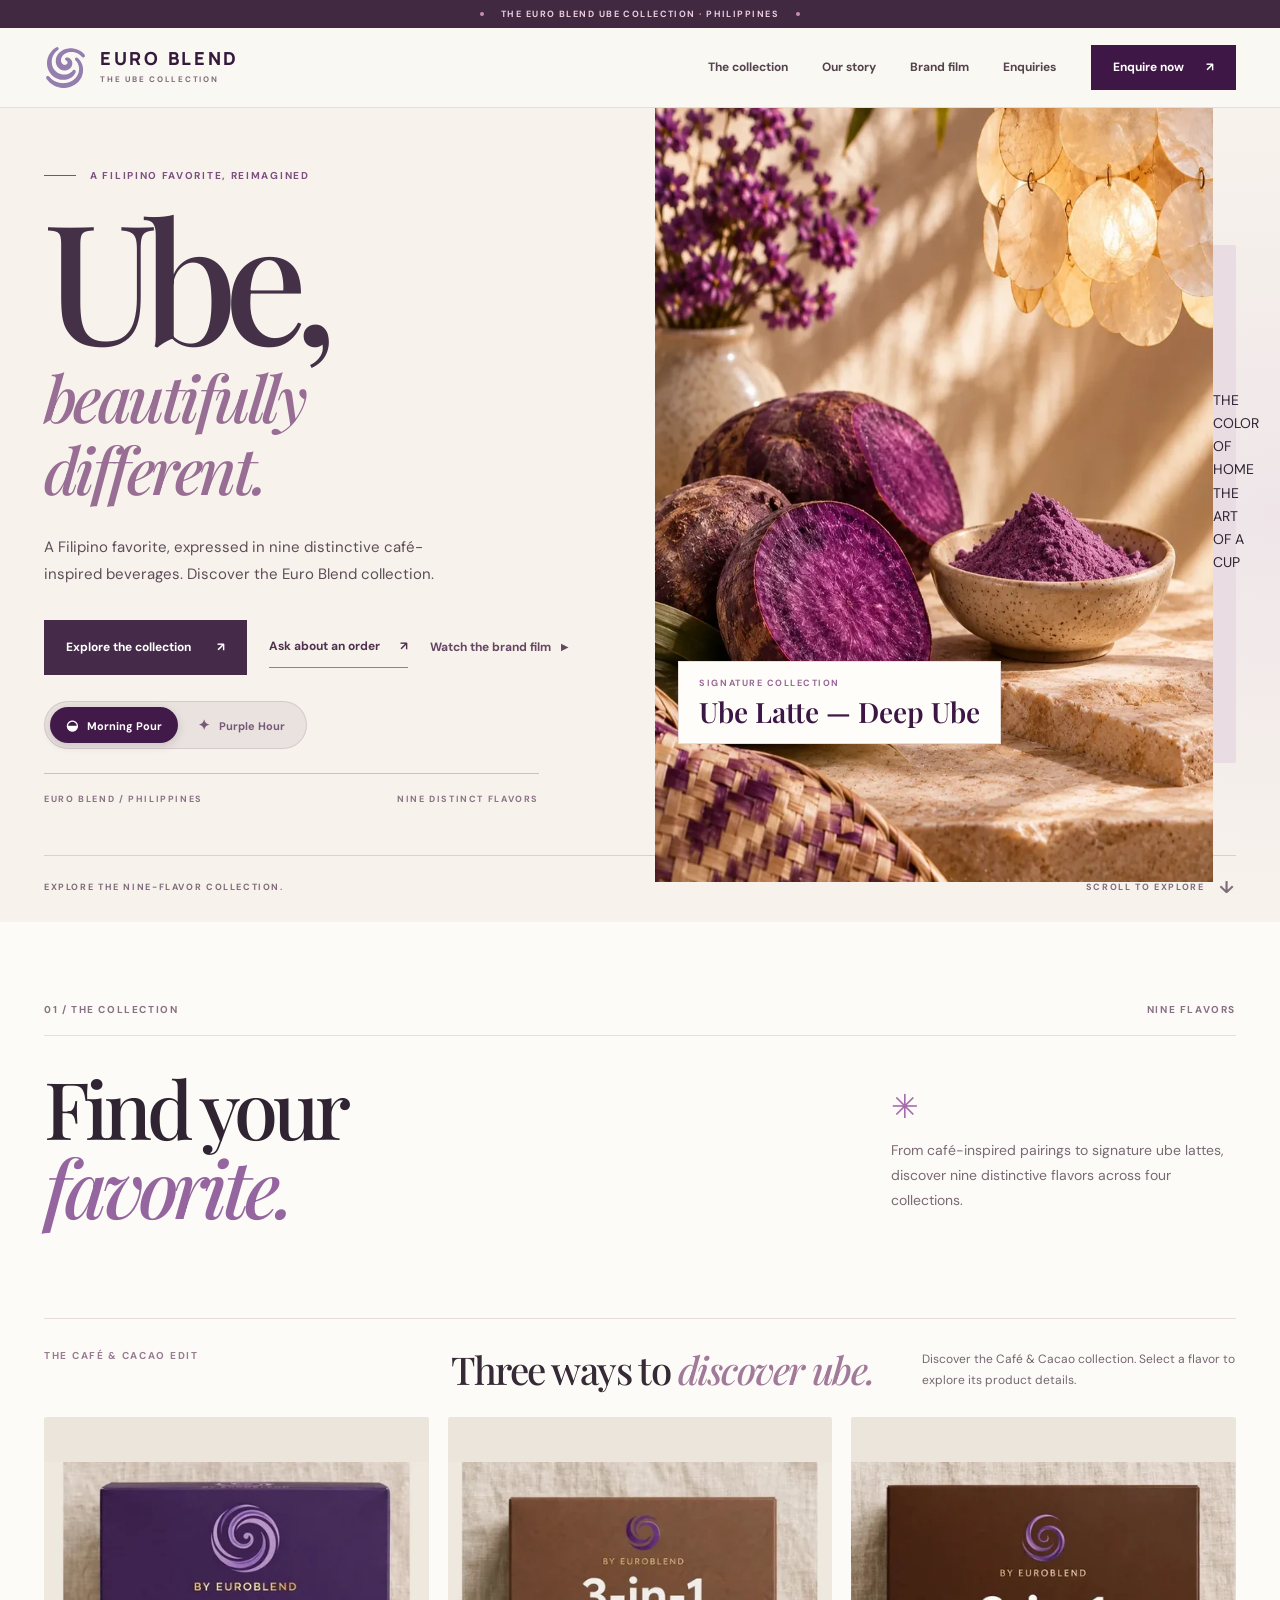
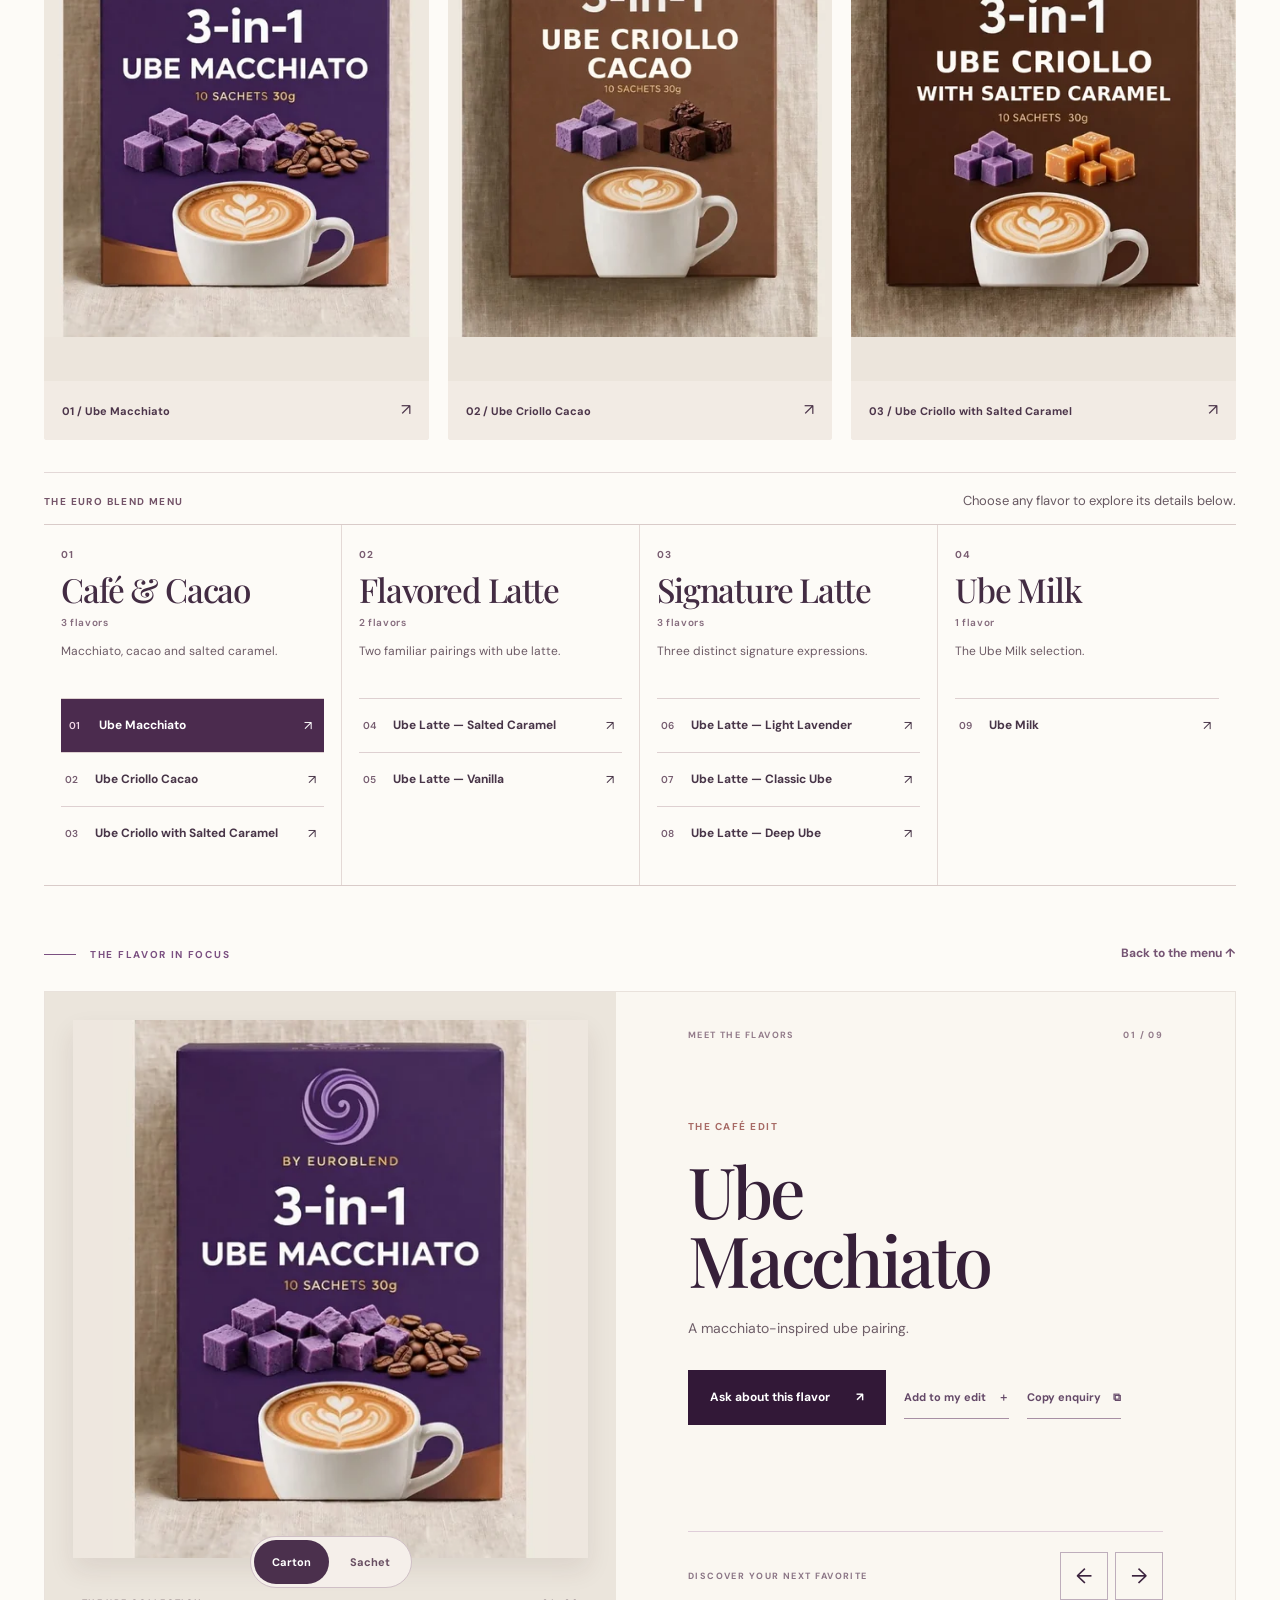
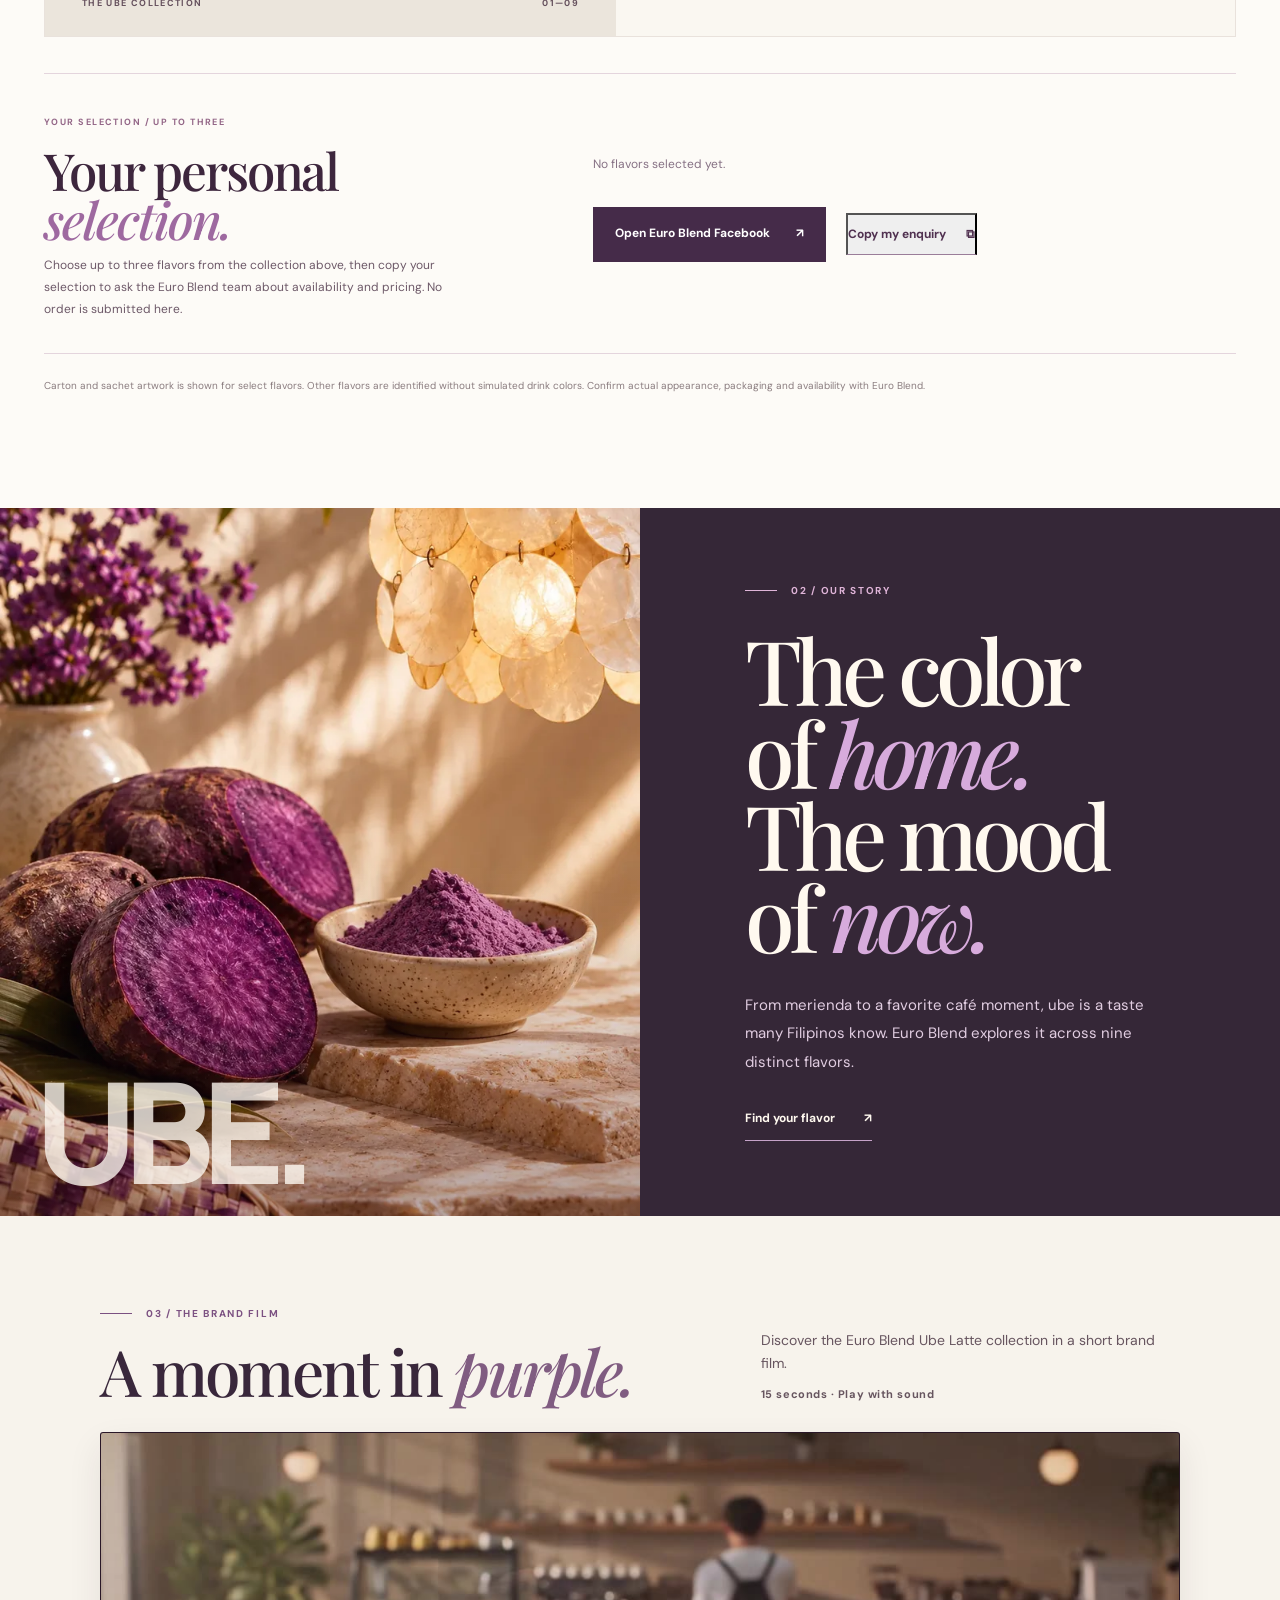
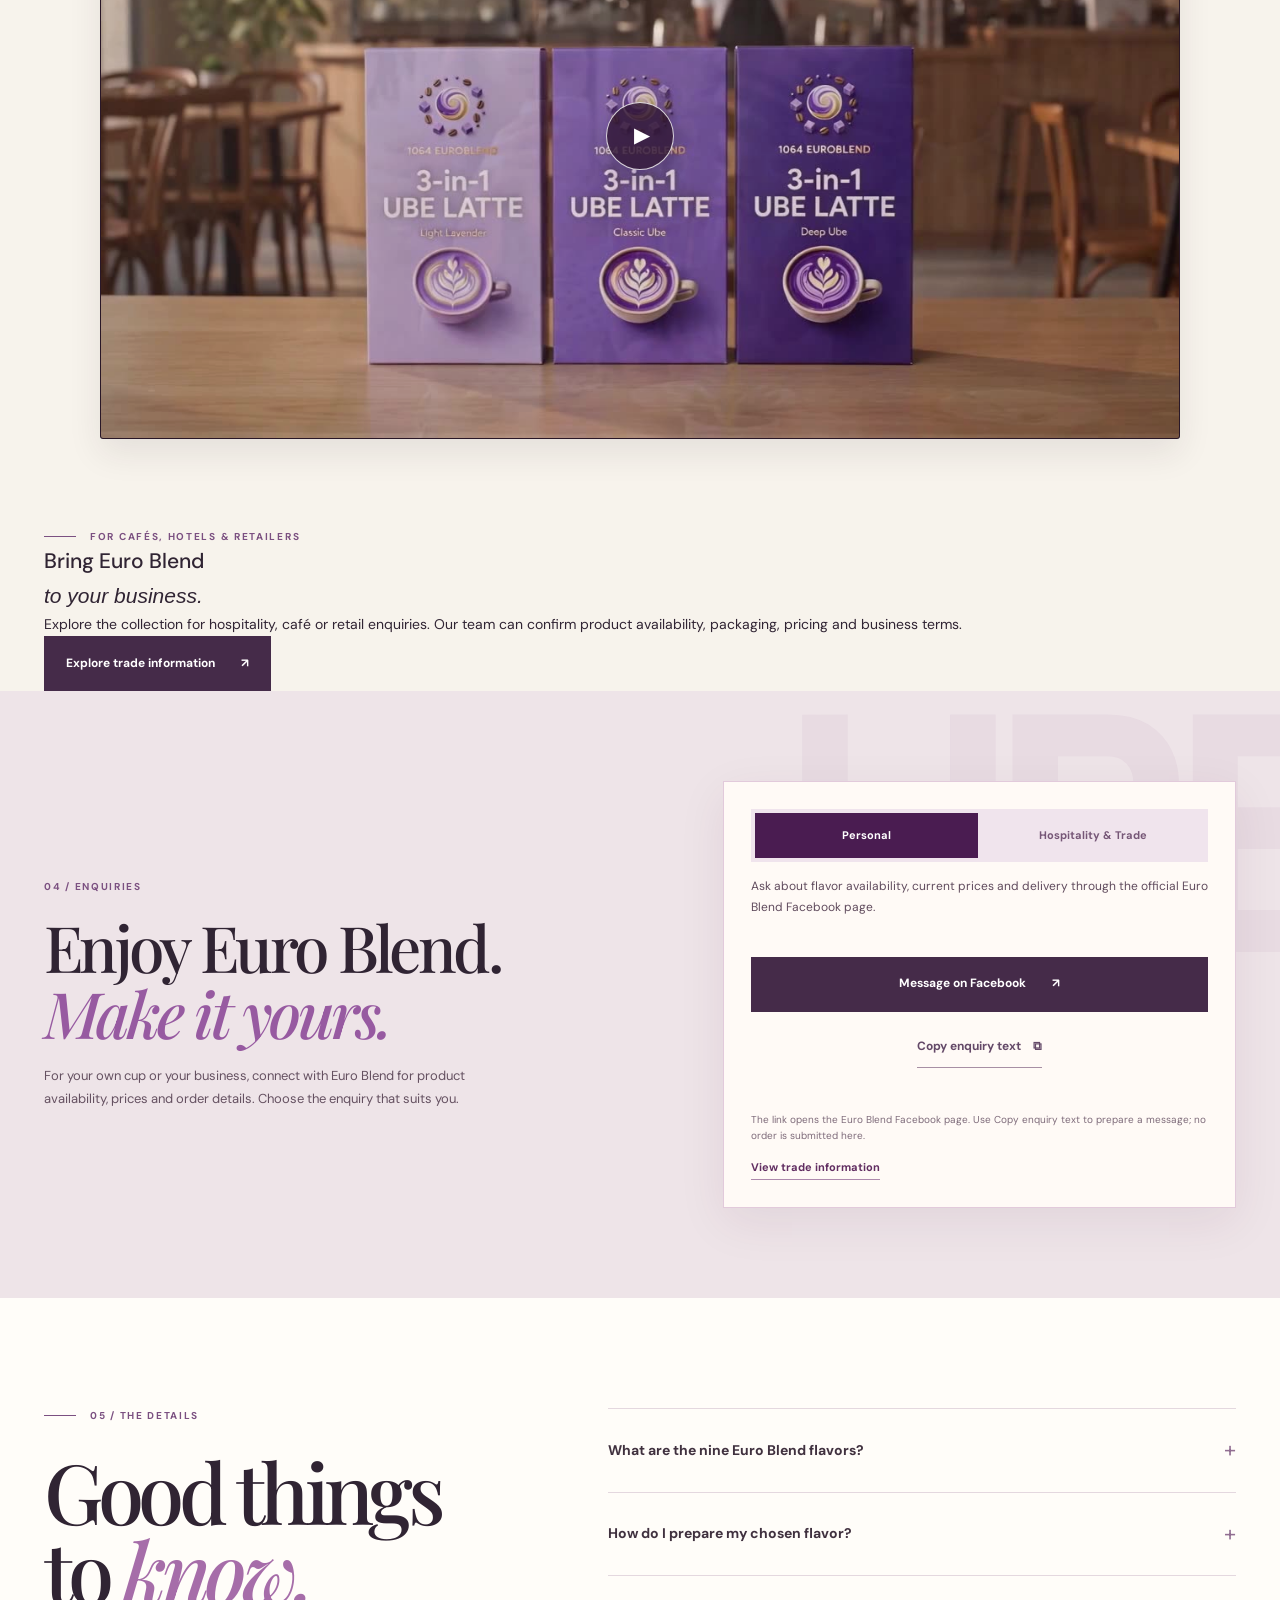
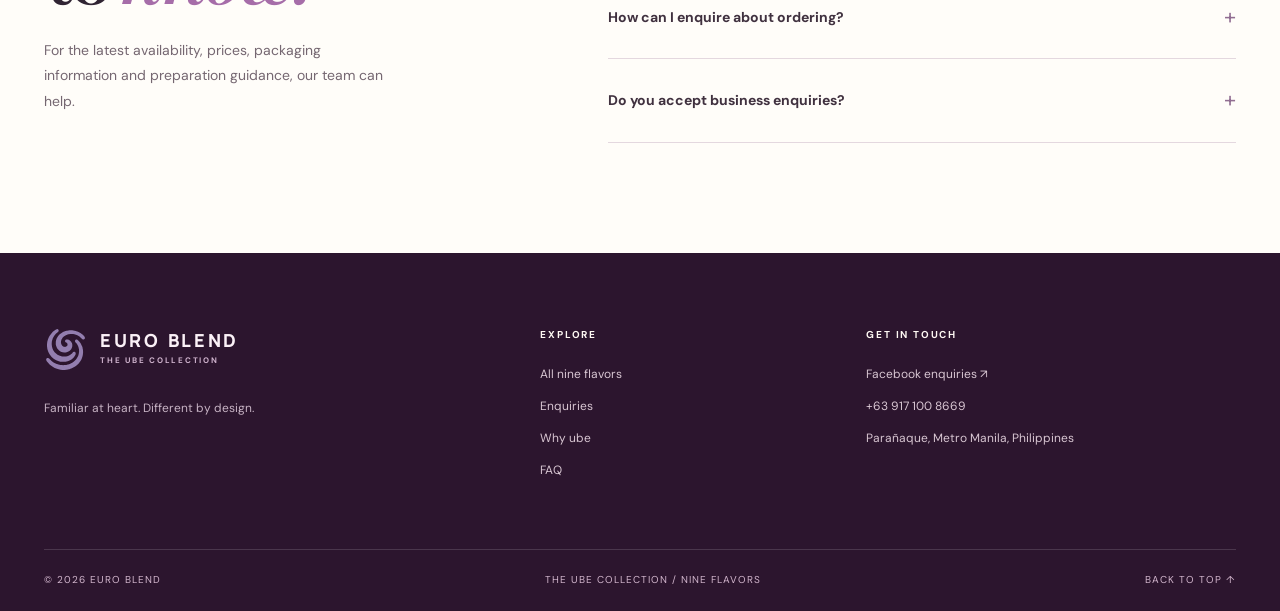
==== commit df1631cc: "Make Euro Blend product-led with immersive hero and visible café collection" ====
--- a/index.html
+++ b/index.html
@@ -43,28 +43,38 @@
 <section class="hero" aria-labelledby="hero-title"><div class="container hero__grid">
  <div class="hero__copy">
     <div class="kicker"><span class="kicker__line"></span> <span id="hero-strap">A FILIPINO FAVORITE, REIMAGINED</span></div>
-   <h1 id="hero-title"><span class="hero__big">Ube<span class="hero__period">.</span></span><span class="hero__script" id="hero-script">the everyday, elevated.</span></h1>
-   <p class="hero__lead" id="hero-lead">Inspired by the flavors Filipinos love. A collection made to discover, one blend at a time.</p>
-   <div class="hero__actions"><a class="btn btn--purple" href="#flavors">Meet the nine flavors <span aria-hidden="true">↗</span></a><a class="text-cta" href="https://www.facebook.com/share/1deLJW2QHp/" target="_blank" rel="noopener noreferrer">Ask about an order <span aria-hidden="true">↗</span></a><a class="hero__film-link" href="#film">Watch the brand film <span aria-hidden="true">▶</span></a></div>
+   <h1 id="hero-title"><span class="hero__big">Ube,</span><span class="hero__script" id="hero-script">beautifully<br>different.</span></h1>
+   <p class="hero__lead" id="hero-lead">A Filipino favorite, expressed in nine distinctive café-inspired beverages. Discover the Euro Blend collection.</p>
+   <div class="hero__actions"><a class="btn btn--purple" href="#flavors">Explore the collection <span aria-hidden="true">↗</span></a><a class="text-cta" href="https://www.facebook.com/share/1deLJW2QHp/" target="_blank" rel="noopener noreferrer">Ask about an order <span aria-hidden="true">↗</span></a><a class="hero__film-link" href="#film">Watch the brand film <span aria-hidden="true">▶</span></a></div>
     <div class="mood-switch" role="group" aria-label="Choose visual atmosphere">
       <button type="button" data-mood-choice="morning" aria-pressed="true" class="mood-switch__button is-active"><span aria-hidden="true">◒</span> Morning Pour</button>
       <button type="button" data-mood-choice="purple-hour" aria-pressed="false" class="mood-switch__button"><span aria-hidden="true">✦</span> Purple Hour</button>
     </div>
    <div class="hero__edition"><span>EURO BLEND / PHILIPPINES</span><span>NINE DISTINCT FLAVORS</span></div>
  </div>
- <div class="hero__visual"><div class="hero__halo" aria-hidden="true"></div><div class="hero__orbit" aria-hidden="true"></div>
+ <div class="hero__visual"><div class="hero__halo" aria-hidden="true"></div><div class="hero__orbit" aria-hidden="true"></div><img class="hero__atmosphere" src="/images/ube-story-800.webp" srcset="/images/ube-story-480.webp 480w, /images/ube-story-800.webp 800w" sizes="(max-width:760px) 90vw, 55vw" width="640" height="800" alt="" decoding="async"><span class="hero__visual-caption">THE COLOR OF HOME<br>THE ART OF A CUP</span>
    <figure class="hero__product">
       <img class="hero__photo-day" src="/images/editorial-ube-latte-800.webp" srcset="/images/editorial-ube-latte-480.webp 480w, /images/editorial-ube-latte-800.webp 800w" sizes="(max-width:760px) 74vw, 480px" width="760" height="940" fetchpriority="high" decoding="async" alt="Euro Blend Ube Latte — Deep Ube packaging on a warm linen backdrop">
       <img class="hero__photo-night" src="/images/editorial-ube-criollo-salted-caramel-800.webp" srcset="/images/editorial-ube-criollo-salted-caramel-480.webp 480w, /images/editorial-ube-criollo-salted-caramel-800.webp 800w" sizes="(max-width:760px) 74vw, 480px" width="760" height="940" decoding="async" loading="lazy" alt="Euro Blend Ube Criollo with Salted Caramel carton on natural linen">
     </figure>
    <div class="hero__side-label" aria-hidden="true">EURO BLEND · THE UBE COLLECTION · PHILIPPINES</div>
-   <div class="hero__photo-tag"><span class="hero__photo-tag-small" id="photo-tag">START HERE</span><strong id="photo-feature">Ube Latte — Deep Ube</strong></div>
+   <div class="hero__photo-tag"><span class="hero__photo-tag-small" id="photo-tag">SIGNATURE COLLECTION</span><strong id="photo-feature">Ube Latte — Deep Ube</strong></div>
  </div>
 </div><div class="hero__bottomline container"><span>EXPLORE THE NINE-FLAVOR COLLECTION.</span><a href="#flavors">SCROLL TO EXPLORE <span aria-hidden="true">↓</span></a></div></section>
 <div class="ticker" aria-hidden="true"><div class="ticker__track"><span>UBE MACCHIATO</span><i>✳</i><span>UBE CRIOLLO CACAO</span><i>✳</i><span>UBE CRIOLLO WITH SALTED CARAMEL</span><i>✳</i><span>UBE LATTE — SALTED CARAMEL</span><i>✳</i><span>UBE LATTE — VANILLA</span><i>✳</i><span>UBE LATTE — LIGHT LAVENDER</span><i>✳</i><span>UBE LATTE — CLASSIC UBE</span><i>✳</i><span>UBE LATTE — DEEP UBE</span><i>✳</i><span>UBE MILK</span><i>✳</i></div></div>
 <section class="intro" id="flavors" aria-labelledby="flavors-heading"><div class="container">
  <div class="intro__line"><span>01 / THE COLLECTION</span><span>NINE FLAVORS</span></div>
- <div class="intro__heading"><h2 id="flavors-heading">Your flavor.<br><em>Your moment.</em></h2><div class="intro__aside"><span class="intro__star" aria-hidden="true">✳</span><p>Explore the complete menu at a glance. Four collections, nine distinct flavors, and a closer look at the details of each.</p></div></div>
+ <div class="intro__heading"><h2 id="flavors-heading">Find your<br><em>favorite.</em></h2><div class="intro__aside"><span class="intro__star" aria-hidden="true">✳</span><p>From café-inspired pairings to signature ube lattes, discover nine distinctive flavors across four collections.</p></div></div>
+<section class="editorial-look feature-edit" aria-labelledby="editorial-look-title"><div class="feature-edit__body">
+    <div class="editorial-look__intro"><span>THE CAFÉ &amp; CACAO EDIT</span><h3 id="editorial-look-title">Three ways to <em>discover ube.</em></h3><p>Discover the Café &amp; Cacao collection. Select a flavor to explore its product details.</p></div>
+    <p class="editorial-look__swipe">Swipe to explore the collection <span aria-hidden="true">→</span></p>
+  <div class="editorial-look__photos">
+      <button type="button" data-feature-flavor="0" aria-label="Explore Ube Macchiato"><img src="/images/editorial-ube-macchiato-480.webp" width="456" height="564" loading="lazy" decoding="async" alt="Ube Macchiato carton on natural linen"><span>01 / Ube Macchiato <b>↗</b></span></button>
+      <button type="button" data-feature-flavor="1" aria-label="Explore Ube Criollo Cacao"><img src="/images/editorial-ube-criollo-cacao-480.webp" width="456" height="564" loading="lazy" decoding="async" alt="Ube Criollo Cacao carton on natural linen"><span>02 / Ube Criollo Cacao <b>↗</b></span></button>
+      <button type="button" data-feature-flavor="2" aria-label="Explore Ube Criollo with Salted Caramel"><img src="/images/editorial-ube-criollo-salted-caramel-480.webp" width="456" height="564" loading="lazy" decoding="async" alt="Ube Criollo with Salted Caramel carton on natural linen"><span>03 / Ube Criollo with Salted Caramel <b>↗</b></span></button>
+    </div>
+  </div>
+  </section>
   <div class="collection-step"><span>THE EURO BLEND MENU</span><p>Choose any flavor to explore its details below.</p></div>
   <div class="flavor-rail signature-menu" role="group" aria-label="Explore all nine Euro Blend flavors"><div class="flight-groups signature-menu__grid" role="group" aria-label="Browse flavor groups">
 <div class="menu-family" data-menu-family="cafe"><button type="button" class="flight-groups__tab is-active" data-family="cafe" aria-pressed="true"><span>01</span><strong>Café &amp; Cacao</strong><small>3 flavors</small></button><p class="menu-family__note">Macchiato, cacao and salted caramel.</p><div class="menu-family__items"><button type="button" class="flavor-rail__option is-selected" data-family="cafe" data-index="0" aria-pressed="true"><span>01</span><strong>Ube Macchiato</strong></button>
@@ -94,16 +104,7 @@
     <div class="showcase__bottom"><span>DISCOVER YOUR NEXT FAVORITE</span><div class="showcase__arrows"><button type="button" id="prev-flavor" aria-label="Previous flavor">←</button><button type="button" id="next-flavor" aria-label="Next flavor">→</button></div></div>
    </div>
  </div>
-  <details class="editorial-look packaging-gallery"><summary>Explore the packaging gallery <span aria-hidden="true">+</span></summary><div class="packaging-gallery__body" aria-labelledby="editorial-look-title">
-    <div class="editorial-look__intro"><span>THE PACKAGING EDIT / A CLOSER LOOK</span><h3 id="editorial-look-title">A flavor for <em>every moment.</em></h3><p>A closer look at three Café &amp; Cacao cartons. Select a product to return to its flavor details.</p></div>
-    <p class="editorial-look__swipe">Swipe to explore the packaging <span aria-hidden="true">→</span></p>
-  <div class="editorial-look__photos">
-      <button type="button" data-feature-flavor="0" aria-label="Explore Ube Macchiato"><img src="/images/editorial-ube-macchiato-480.webp" width="456" height="564" loading="lazy" decoding="async" alt="Ube Macchiato carton on natural linen"><span>01 / Ube Macchiato <b>↗</b></span></button>
-      <button type="button" data-feature-flavor="1" aria-label="Explore Ube Criollo Cacao"><img src="/images/editorial-ube-criollo-cacao-480.webp" width="456" height="564" loading="lazy" decoding="async" alt="Ube Criollo Cacao carton on natural linen"><span>02 / Ube Criollo Cacao <b>↗</b></span></button>
-      <button type="button" data-feature-flavor="2" aria-label="Explore Ube Criollo with Salted Caramel"><img src="/images/editorial-ube-criollo-salted-caramel-480.webp" width="456" height="564" loading="lazy" decoding="async" alt="Ube Criollo with Salted Caramel carton on natural linen"><span>03 / Ube Criollo with Salted Caramel <b>↗</b></span></button>
-    </div>
-  </div>
-  </details>
+  
   <aside class="tasting-edit" aria-labelledby="tasting-edit-title">
     <div class="tasting-edit__heading"><span class="tasting-edit__number">YOUR SELECTION / UP TO THREE</span><h3 id="tasting-edit-title">Your personal <em>selection.</em></h3><p>Choose up to three flavors from the collection above, then copy your selection to ask the Euro Blend team about availability and pricing. No order is submitted here.</p></div>
     <div class="tasting-edit__actions"><div id="tasting-list" class="tasting-edit__list" aria-live="polite"><span class="tasting-edit__empty">No flavors selected yet.</span></div><div class="tasting-edit__buttons"><a id="tasting-email" class="btn btn--purple" href="https://www.facebook.com/share/1deLJW2QHp/" target="_blank" rel="noopener noreferrer">Open Euro Blend Facebook <span aria-hidden="true">↗</span></a><button id="tasting-copy" type="button" class="text-cta">Copy my enquiry <span aria-hidden="true">⧉</span></button></div><span id="tasting-status" role="status" aria-live="polite" class="tasting-edit__status"></span></div>
@@ -112,6 +113,7 @@
 </div></section>
 <section id="story" class="story" aria-labelledby="story-title"><div class="story__art"><img src="/images/ube-story-800.webp" srcset="/images/ube-story-480.webp 480w, /images/ube-story-800.webp 800w, /images/ube-story.webp 1000w" sizes="(max-width:760px) 100vw, 50vw" width="1000" height="1250" loading="lazy" decoding="async" alt="Purple ube root and soft natural textures in a warm Filipino-inspired setting"><div class="story__artmark" aria-hidden="true">UBE.</div></div><div class="story__text"><div class="story__inner"><p class="kicker kicker--light"><span class="kicker__line"></span> 02 / OUR STORY</p><h2 id="story-title">The color<br>of <em>home.</em><br>The mood<br>of <em>now.</em></h2><p>From merienda to a favorite café moment, ube is a taste many Filipinos know. Euro Blend explores it across nine distinct flavors.</p><a href="#flavors" class="story__link">Find your flavor <span aria-hidden="true">↗</span></a></div></div></section>
 <section class="brand-film" id="film" aria-labelledby="film-title"><div class="container"><div class="film-intro"><div><p class="kicker"><span class="kicker__line"></span> 03 / THE BRAND FILM</p><h2 id="film-title">A moment in <em>purple.</em></h2></div><p>Discover the Euro Blend Ube Latte collection in a short brand film. <span class="film-duration">15 seconds · Play with sound</span></p></div><div class="brand-film__frame"><video id="brand-film-video" class="brand-film__video" poster="/videos/euroblend-film-poster.jpg" preload="none" playsinline tabindex="-1" aria-label="Euro Blend brand film"></video><button id="brand-film-play" class="brand-film__play" type="button" aria-label="Play the Euro Blend film"><span aria-hidden="true">▶</span></button></div></div></section>
+<section class="trade-feature" aria-labelledby="trade-feature-title"><div class="container trade-feature__inner"><div><p class="kicker"><span class="kicker__line"></span> FOR CAFÉS, HOTELS &amp; RETAILERS</p><h2 id="trade-feature-title">Bring Euro Blend<br><em>to your business.</em></h2></div><div><p>Explore the collection for hospitality, café or retail enquiries. Our team can confirm product availability, packaging, pricing and business terms.</p><a href="/trade" class="btn btn--purple">Explore trade information <span aria-hidden="true">↗</span></a></div></div></section>
 <section class="ritual" id="enquiries" aria-labelledby="enquiries-title">
  <div class="container ritual__inner">
   <div class="ritual__copy"><p class="kicker">04 / ENQUIRIES</p><h2 id="enquiries-title">Enjoy Euro Blend. <em>Make it yours.</em></h2><p class="ritual__description">For your own cup or your business, connect with Euro Blend for product availability, prices and order details. Choose the enquiry that suits you.</p></div>
--- a/style.css
+++ b/style.css
@@ -322,3 +322,102 @@
  .film-intro h2{font-size:clamp(36px,10vw,54px);margin-top:12px}
  .film-intro>p{font-size:13px;margin-top:13px}
 }
+
+/* Signature menu: editorial café experience, original Euro Blend artwork. */
+.hero__grid{grid-template-columns:minmax(0,1fr) minmax(0,1fr);gap:clamp(36px,6vw,92px);padding-block:48px}
+.hero h1{margin:24px 0 28px}
+.hero__big{font:500 clamp(108px,13vw,194px)/.83 var(--display);letter-spacing:-.085em}
+.hero__script{font-size:clamp(40px,5vw,72px);letter-spacing:-.055em;transform:none;margin-top:16px}
+.hero__lead{max-width:420px}
+.hero__visual{height:clamp(400px,44vw,600px);align-items:center}
+.hero__halo{inset:8% 0 0 8%;transform:none;border-radius:2px;background:#e9dce3}
+.hero__product,body[data-mood="purple-hour"] .hero__product{width:87%;height:94%;transform:none;border-radius:2px;box-shadow:0 16px 42px #35243b19}
+.hero__product img,body[data-mood="purple-hour"] .hero__product img.hero__photo-night{object-fit:contain;background:#ebe3da}
+.hero__side-label{display:none}
+.hero__photo-tag{left:0;bottom:19px;max-width:88%;background:#fffdfa;border:1px solid #e8ded9;box-shadow:0 6px 18px #35243b10}
+.hero__photo-tag strong{font-size:clamp(20px,2.4vw,28px)}
+.hero__film-link{display:inline-flex;gap:10px;align-items:center;color:#654763;font-size:12px;font-weight:700;min-height:44px}
+.hero__film-link:hover{text-decoration:underline}
+.hero__film-link span{font-size:9px}
+.hero .mood-switch{margin:26px 0 0}
+.hero__edition{margin-top:24px}
+body[data-mood="purple-hour"] .hero__film-link{color:#f1d7ea}
+body[data-mood="purple-hour"] .hero__photo-tag{background:#332537;border-color:#634d61}
+body[data-mood="purple-hour"] .hero__photo-tag strong{color:#f9ecf3}
+.intro__heading{padding-block:32px 38px}
+.intro h2{font-size:clamp(56px,6.2vw,94px);line-height:1}
+.signature-menu.flavor-rail{display:block;overflow:visible;margin:0 0 46px;padding:0}
+.signature-menu__grid.flight-groups{display:grid;grid-template-columns:repeat(4,minmax(0,1fr));gap:0;margin:0;border-block:1px solid #d9cbc9;background:transparent}
+.menu-family{min-width:0;padding:22px 17px 25px;border-right:1px solid #e4d9d6;position:relative}
+.menu-family:last-child{border-right:0}
+.menu-family.is-current{background:#f0e8e9}
+.menu-family .flight-groups__tab,.menu-family .flight-groups__tab.is-active{background:transparent;color:#432c43;border:0;padding:0;gap:8px;min-height:0;max-width:none;width:100%;transform:none}
+.menu-family .flight-groups__tab>span,.menu-family .flight-groups__tab.is-active>span{font-size:10px;color:#795d71;letter-spacing:.13em}
+.menu-family .flight-groups__tab strong{font:500 clamp(26px,2.6vw,36px)/1.12 var(--display);letter-spacing:-.035em}
+.menu-family .flight-groups__tab small{font-size:10px;color:#795d71;letter-spacing:.06em}
+.menu-family__note{font-size:12px;line-height:1.55;color:#6d5b66;margin:12px 0 18px;min-height:38px}
+.menu-family__items{display:flex;flex-direction:column;gap:0}
+.signature-menu .flavor-rail__option{display:grid;grid-template-columns:23px minmax(0,1fr) 12px;align-items:center;gap:7px;width:100%;min-height:54px;flex:none;padding:10px 4px;border:0;border-top:1px solid #ded0d1;border-radius:0;background:transparent;color:#483548}
+.signature-menu .flavor-rail__option:after{content:"↗";font-size:13px;color:inherit}
+.signature-menu .flavor-rail__option>span{font:600 10px/1.2 var(--sans);color:#765d70}
+.signature-menu .flavor-rail__option strong{font-size:12px;line-height:1.4;overflow-wrap:normal}
+.signature-menu .flavor-rail__option.is-selected{background:#4b2b4e;color:#fff;padding-inline:8px}
+.signature-menu .flavor-rail__option.is-selected>span{color:#f4d8e9}
+.signature-menu .flavor-rail__option:not(.is-selected):hover{background:#e7dce2}
+.menu-detail-heading{display:flex;justify-content:space-between;gap:14px;align-items:center;margin:0 0 15px}
+.menu-detail-heading a{font-size:12px;font-weight:700;color:#755473;min-height:44px;display:flex;align-items:center}
+#flavor-title:focus{outline:none}
+.showcase__main h3{font-size:clamp(46px,5.5vw,88px);line-height:.97;letter-spacing:-.045em}
+.showcase__photo-frame{height:clamp(390px,42vw,560px)}
+.showcase__photo{padding:28px 28px 78px}
+.showcase__details{padding-block:36px}
+.packaging-gallery{border-block:1px solid #e3d8d7;padding:0!important}
+.packaging-gallery>summary{display:flex;justify-content:space-between;align-items:center;gap:16px;min-height:62px;cursor:pointer;font-size:14px;font-weight:700;color:#4b354b;list-style:none}
+.packaging-gallery>summary::-webkit-details-marker{display:none}
+.packaging-gallery>summary span{font-size:23px;font-weight:400}
+.packaging-gallery[open]>summary span{transform:rotate(45deg)}
+.packaging-gallery__body{padding-bottom:24px}
+.packaging-gallery .editorial-look__intro{margin-top:10px}
+.brand-film{padding-block:clamp(50px,7vw,96px)}
+.film-intro,.brand-film__frame{max-width:1080px;width:100%}
+body[data-mood="purple-hour"] .signature-menu__grid.flight-groups{border-color:#62495e}
+body[data-mood="purple-hour"] .menu-family{border-color:#614a5e}
+body[data-mood="purple-hour"] .menu-family.is-current{background:#422f44}
+body[data-mood="purple-hour"] .menu-family .flight-groups__tab,body[data-mood="purple-hour"] .menu-family .flight-groups__tab.is-active{background:transparent;color:#f7e8ef;border:0}
+body[data-mood="purple-hour"] .menu-family .flight-groups__tab>span,body[data-mood="purple-hour"] .menu-family .flight-groups__tab small,body[data-mood="purple-hour"] .menu-family__note{color:#e2c8dc}
+body[data-mood="purple-hour"] .signature-menu .flavor-rail__option{background:transparent;color:#f1e0ed;border-color:#614a5e}
+body[data-mood="purple-hour"] .signature-menu .flavor-rail__option>span{color:#e0c0da}
+body[data-mood="purple-hour"] .signature-menu .flavor-rail__option.is-selected{background:#d6abc9;color:#291b2b}
+body[data-mood="purple-hour"] .signature-menu .flavor-rail__option.is-selected>span{color:#4c2e49}
+body[data-mood="purple-hour"] .signature-menu .flavor-rail__option:not(.is-selected):hover{background:#503a51}
+body[data-mood="purple-hour"] .menu-detail-heading a,body[data-mood="purple-hour"] .packaging-gallery>summary{color:#ecd1e7}
+body[data-mood="purple-hour"] .packaging-gallery{border-color:#62495e}
+@media(max-width:1000px){.signature-menu__grid.flight-groups{grid-template-columns:repeat(2,minmax(0,1fr))}.menu-family:nth-child(2){border-right:0}.menu-family:nth-child(-n+2){border-bottom:1px solid #e4d9d6}}
+@media(max-width:760px){
+ .hero__grid{grid-template-columns:1fr;gap:26px;padding-block:28px 20px}
+ .hero__big{font-size:clamp(100px,28vw,164px)}
+ .hero__script{font-size:clamp(36px,9vw,55px);margin-top:12px}
+ .hero__visual{height:auto;min-height:0;aspect-ratio:1 / 1.1;margin:0 0 12px}
+ .hero__product,body[data-mood="purple-hour"] .hero__product{width:88%;height:96%}
+ .hero__photo-tag{left:0;bottom:10px}
+ .hero .mood-switch{margin-top:16px}
+ .hero__film-link{font-size:11px}
+ .intro h2{font-size:clamp(50px,12vw,76px)}
+ .intro__heading{padding-block:24px 29px}
+ .signature-menu.flavor-rail{margin-bottom:28px}
+ .signature-menu__grid.flight-groups{grid-template-columns:1fr}
+ .menu-family{padding:18px 13px;border-right:0;border-bottom:1px solid #e4d9d6}
+ .menu-family:last-child{border-bottom:0}
+ .menu-family .flight-groups__tab{display:grid;grid-template-columns:22px minmax(0,1fr) auto;align-items:baseline;gap:6px}
+ .menu-family .flight-groups__tab strong{font-size:26px}
+ .menu-family .flight-groups__tab small{margin:0;white-space:nowrap;font-size:10px}
+ .menu-family__note{min-height:0;margin:8px 0 10px;font-size:11px}
+ .signature-menu .flavor-rail__option{min-height:48px;padding-block:9px}
+ .signature-menu .flavor-rail__option strong{font-size:13px}
+ .menu-detail-heading a{font-size:11px;white-space:nowrap}
+ .showcase__photo{padding:17px 17px 87px}
+ .showcase__photo-frame{height:auto;aspect-ratio:1 / 1.03}
+ .showcase__details{min-height:0;padding:25px 21px 20px}
+ .showcase__main h3{font-size:clamp(40px,11vw,66px)}
+ .brand-film{padding-block:38px 48px}
+}
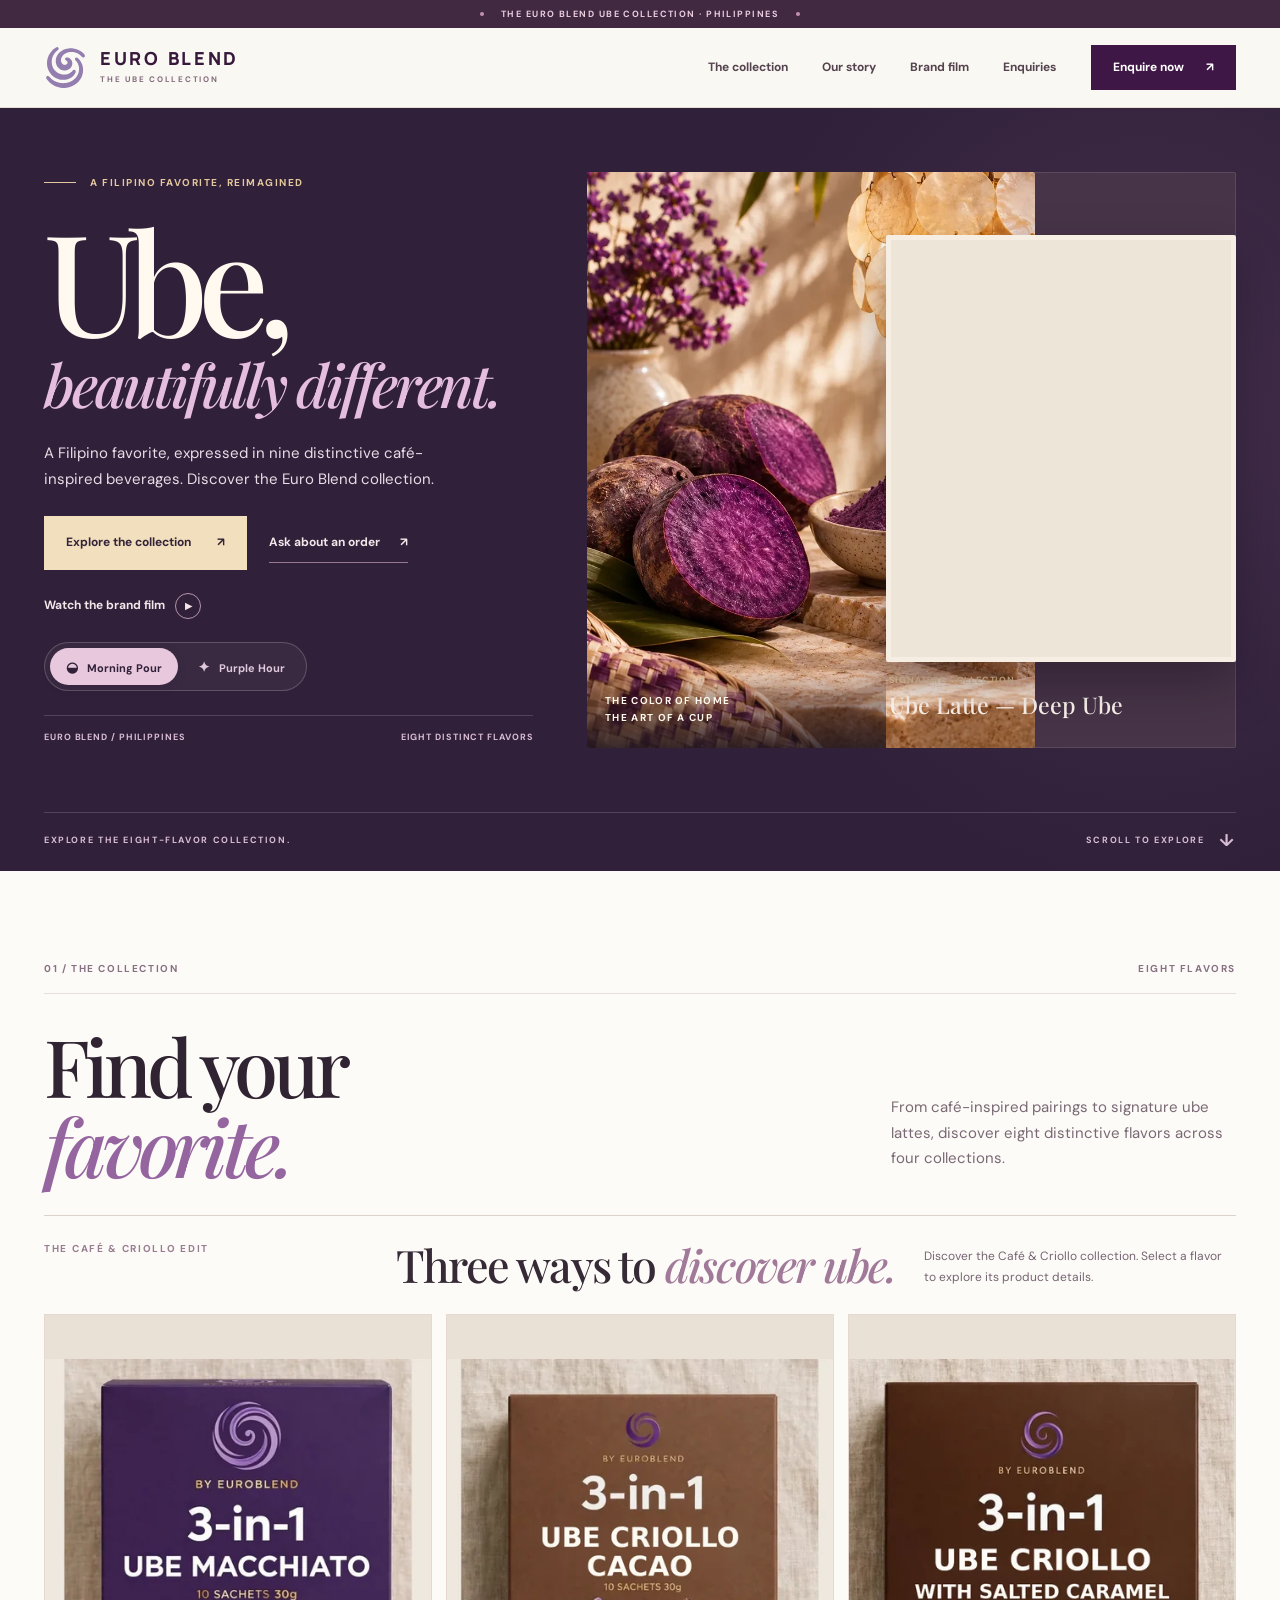
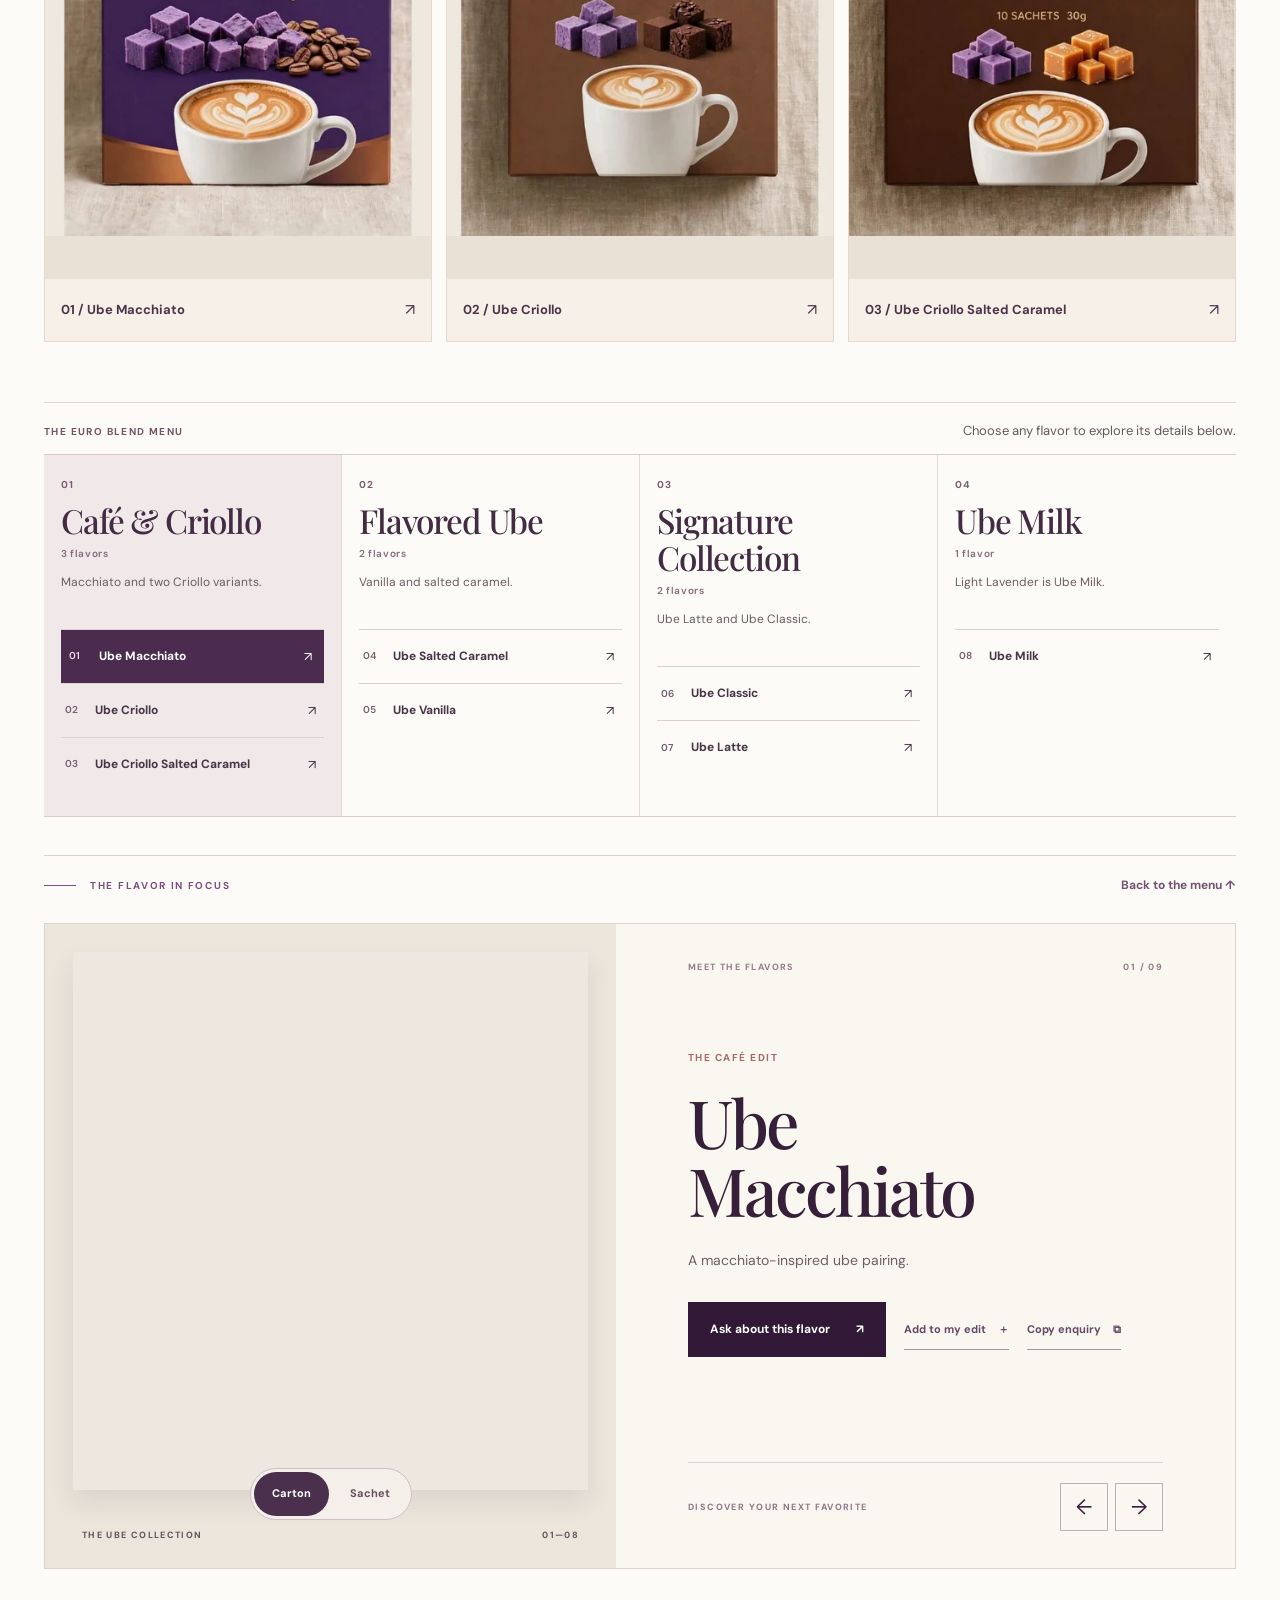
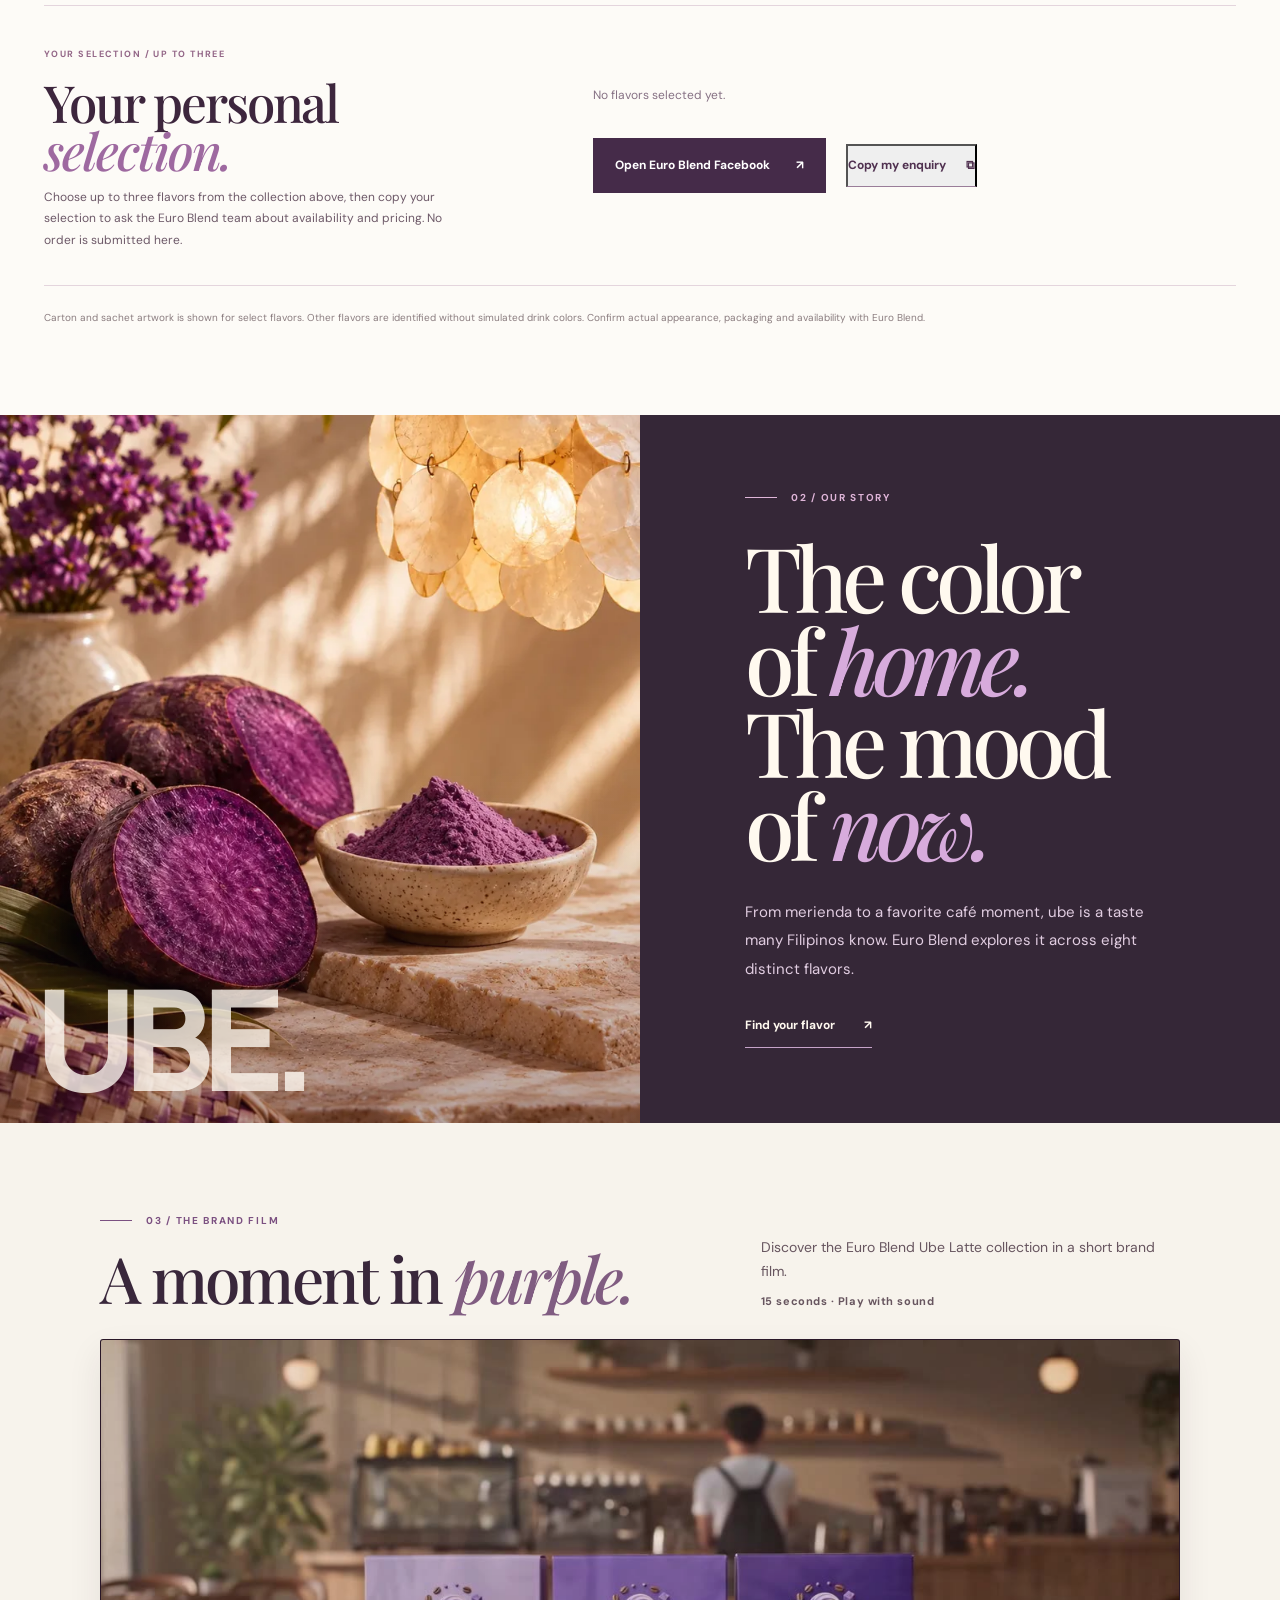
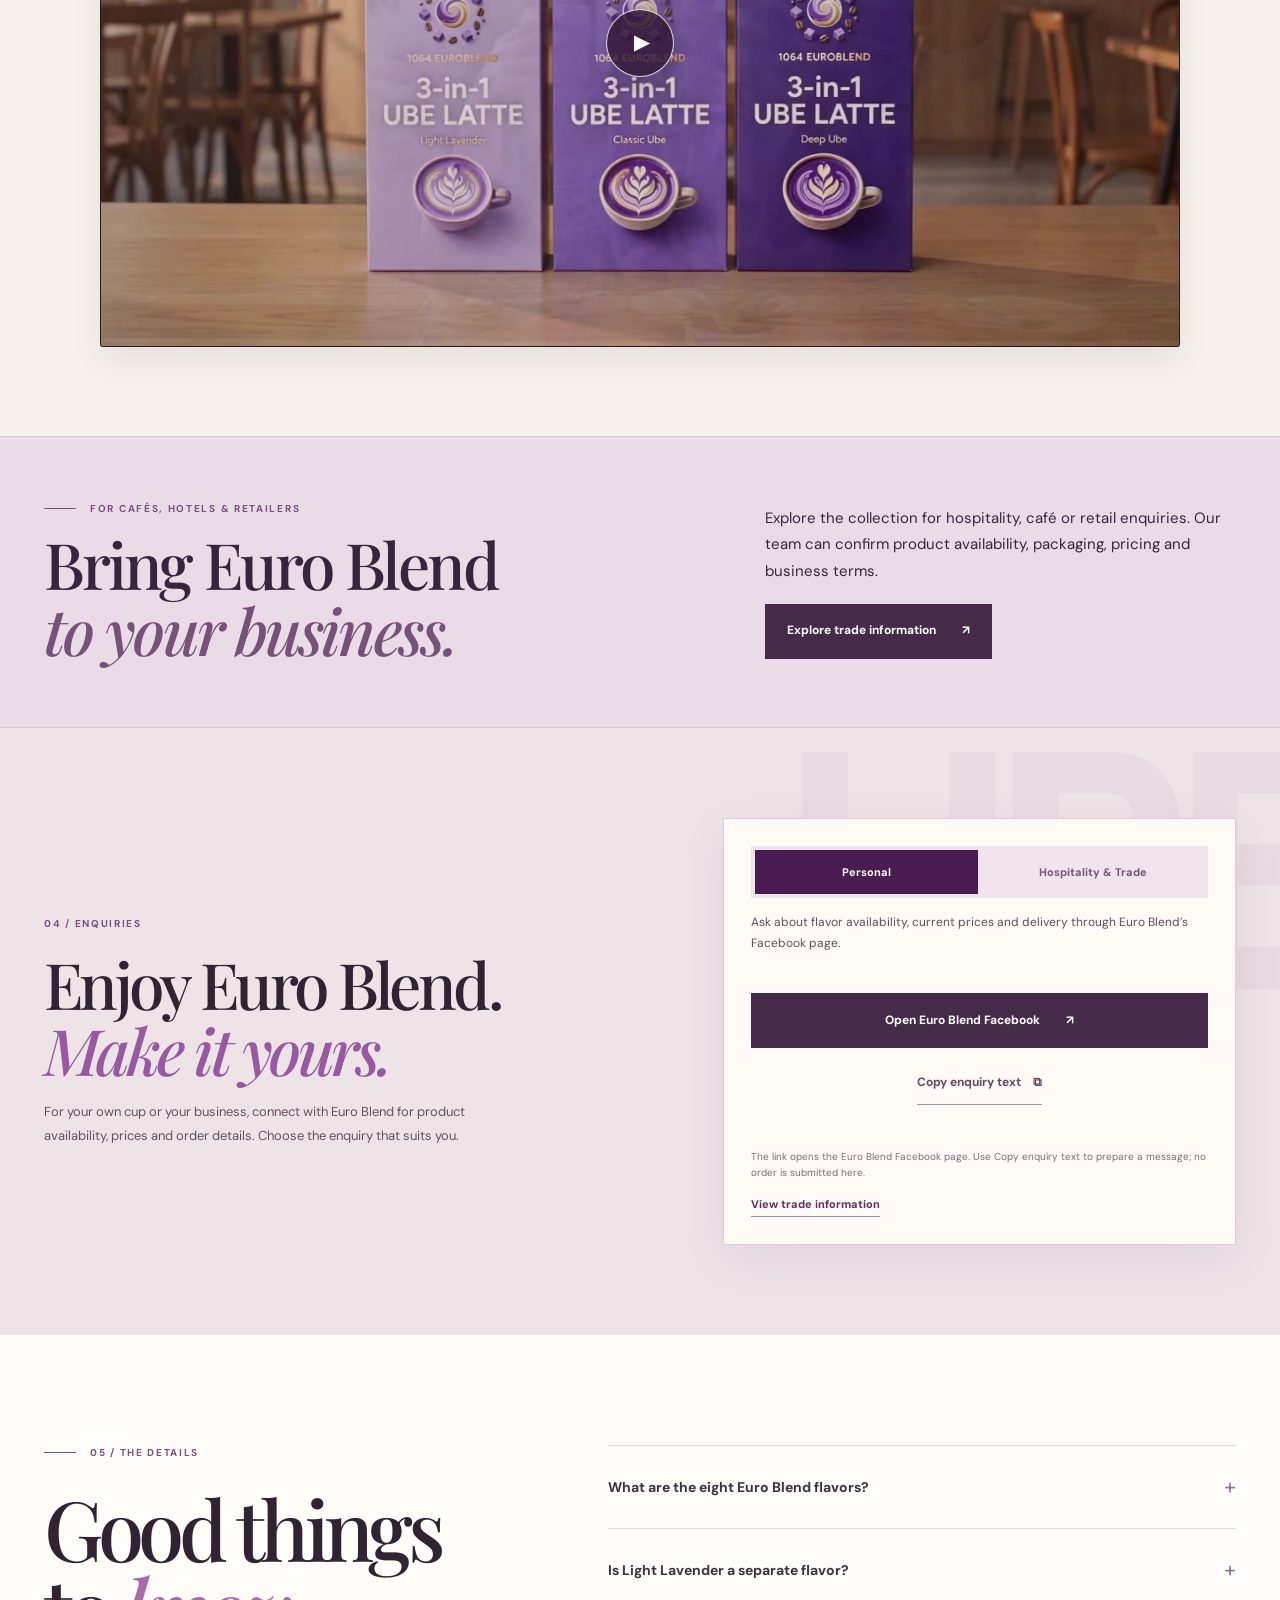
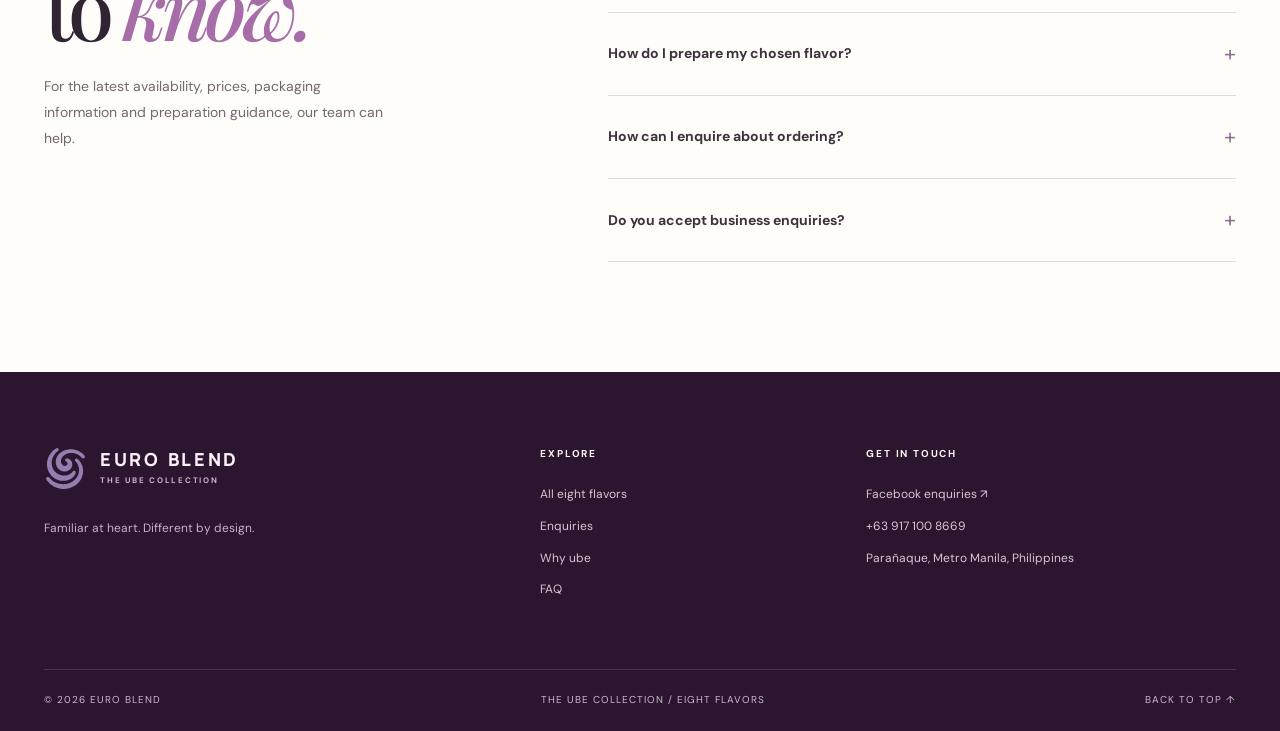
==== commit 7d3fd3f6: "Align index.html with owner-confirmed eight variants" ====
--- a/index.html
+++ b/index.html
@@ -9,9 +9,7 @@
 <meta property="og:title" content="Euroblend Philippines | Filipino Ube Drinks &amp; Ube Latte">
 <meta property="og:description" content="Discover Euro Blend (Euroblend), a Filipino ube beverage collection in Parañaque, Metro Manila. Explore ube latte, macchiato, cacao and salted caramel. Enquire about orders.">
 <meta property="og:url" content="https://euroblend.vercel.app/">
-<meta property="og:image" content="https://euroblend.vercel.app/og-euroblend.jpg">
-<meta property="og:image:width" content="1200">
-<meta property="og:image:height" content="630">
+<meta property="og:image" content="https://euroblend.vercel.app/images/editorial-ube-latte-800.webp">
 <meta name="twitter:card" content="summary_large_image">
 <meta name="robots" content="index, follow, max-image-preview:large">
 <meta property="og:site_name" content="Euro Blend">
@@ -28,7 +26,7 @@
 <link rel="apple-touch-icon" href="/apple-touch-icon.png">
 <link rel="stylesheet" href="/style.css">
 <title>Euroblend Philippines | Filipino Ube Drinks &amp; Ube Latte</title>
-<script type="application/ld+json">{"@context":"https://schema.org","@graph":[{"@type":"Organization","name":"Euro Blend","url":"https://euroblend.vercel.app/","logo":"https://euroblend.vercel.app/euroblend-mark.svg","sameAs":["https://www.facebook.com/share/1deLJW2QHp/"],"alternateName":"Euroblend"},{"@type":"WebSite","name":"Euro Blend","url":"https://euroblend.vercel.app/","alternateName":"Euroblend","inLanguage":"en-PH"},{"@type":"ItemList","name":"The Euro Blend Ube Collection","numberOfItems":9,"itemListElement":[{"@type":"ListItem","position":1,"name":"Ube Macchiato"},{"@type":"ListItem","position":2,"name":"Ube Criollo Cacao"},{"@type":"ListItem","position":3,"name":"Ube Criollo with Salted Caramel"},{"@type":"ListItem","position":4,"name":"Ube Latte — Salted Caramel"},{"@type":"ListItem","position":5,"name":"Ube Latte — Vanilla"},{"@type":"ListItem","position":6,"name":"Ube Latte — Light Lavender"},{"@type":"ListItem","position":7,"name":"Ube Latte — Classic Ube"},{"@type":"ListItem","position":8,"name":"Ube Latte — Deep Ube"},{"@type":"ListItem","position":9,"name":"Ube Milk"}]}]}</script>
+<script type="application/ld+json">{"@context":"https://schema.org","@graph":[{"@type":"Organization","name":"Euro Blend","url":"https://euroblend.vercel.app/","logo":"https://euroblend.vercel.app/euroblend-mark.svg","sameAs":["https://www.facebook.com/share/1deLJW2QHp/"],"alternateName":"Euroblend"},{"@type":"WebSite","name":"Euro Blend","url":"https://euroblend.vercel.app/","alternateName":"Euroblend","inLanguage":"en-PH"},{"@type":"ItemList","name":"The Euro Blend Ube Collection","numberOfItems":8,"itemListElement":[{"@type":"ListItem","position":1,"name":"Ube Macchiato"},{"@type":"ListItem","position":2,"name":"Ube Criollo"},{"@type":"ListItem","position":3,"name":"Ube Criollo Salted Caramel"},{"@type":"ListItem","position":4,"name":"Ube Salted Caramel"},{"@type":"ListItem","position":5,"name":"Ube Vanilla"},{"@type":"ListItem","position":6,"name":"Ube Classic"},{"@type":"ListItem","position":7,"name":"Ube Latte"},{"@type":"ListItem","position":8,"name":"Ube Milk"}]}]}</script>
 </head>
 <body data-mood="morning">
 <a class="skip" href="#main">Skip to content</a>
@@ -44,48 +42,47 @@
  <div class="hero__copy">
     <div class="kicker"><span class="kicker__line"></span> <span id="hero-strap">A FILIPINO FAVORITE, REIMAGINED</span></div>
    <h1 id="hero-title"><span class="hero__big">Ube,</span><span class="hero__script" id="hero-script">beautifully<br>different.</span></h1>
-   <p class="hero__lead" id="hero-lead">A Filipino favorite, expressed in nine distinctive café-inspired beverages. Discover the Euro Blend collection.</p>
+   <p class="hero__lead" id="hero-lead">A Filipino favorite, expressed in eight distinctive café-inspired beverages. Discover the Euro Blend collection.</p>
    <div class="hero__actions"><a class="btn btn--purple" href="#flavors">Explore the collection <span aria-hidden="true">↗</span></a><a class="text-cta" href="https://www.facebook.com/share/1deLJW2QHp/" target="_blank" rel="noopener noreferrer">Ask about an order <span aria-hidden="true">↗</span></a><a class="hero__film-link" href="#film">Watch the brand film <span aria-hidden="true">▶</span></a></div>
     <div class="mood-switch" role="group" aria-label="Choose visual atmosphere">
       <button type="button" data-mood-choice="morning" aria-pressed="true" class="mood-switch__button is-active"><span aria-hidden="true">◒</span> Morning Pour</button>
       <button type="button" data-mood-choice="purple-hour" aria-pressed="false" class="mood-switch__button"><span aria-hidden="true">✦</span> Purple Hour</button>
     </div>
-   <div class="hero__edition"><span>EURO BLEND / PHILIPPINES</span><span>NINE DISTINCT FLAVORS</span></div>
+   <div class="hero__edition"><span>EURO BLEND / PHILIPPINES</span><span>EIGHT DISTINCT FLAVORS</span></div>
  </div>
  <div class="hero__visual"><div class="hero__halo" aria-hidden="true"></div><div class="hero__orbit" aria-hidden="true"></div><img class="hero__atmosphere" src="/images/ube-story-800.webp" srcset="/images/ube-story-480.webp 480w, /images/ube-story-800.webp 800w" sizes="(max-width:760px) 90vw, 55vw" width="640" height="800" alt="" decoding="async"><span class="hero__visual-caption">THE COLOR OF HOME<br>THE ART OF A CUP</span>
    <figure class="hero__product">
-      <img class="hero__photo-day" src="/images/editorial-ube-latte-800.webp" srcset="/images/editorial-ube-latte-480.webp 480w, /images/editorial-ube-latte-800.webp 800w" sizes="(max-width:760px) 74vw, 480px" width="760" height="940" fetchpriority="high" decoding="async" alt="Euro Blend Ube Latte — Deep Ube packaging on a warm linen backdrop">
-      <img class="hero__photo-night" src="/images/editorial-ube-criollo-salted-caramel-800.webp" srcset="/images/editorial-ube-criollo-salted-caramel-480.webp 480w, /images/editorial-ube-criollo-salted-caramel-800.webp 800w" sizes="(max-width:760px) 74vw, 480px" width="760" height="940" decoding="async" loading="lazy" alt="Euro Blend Ube Criollo with Salted Caramel carton on natural linen">
+      <img class="hero__photo-day" src="/images/editorial-ube-latte-800.webp" srcset="/images/editorial-ube-latte-480.webp 480w, /images/editorial-ube-latte-800.webp 800w" sizes="(max-width:760px) 74vw, 480px" width="760" height="940" fetchpriority="high" decoding="async" alt="Euro Blend Ube Latte packaging on a warm linen backdrop">
+      <img class="hero__photo-night" src="/images/editorial-ube-criollo-salted-caramel-800.webp" srcset="/images/editorial-ube-criollo-salted-caramel-480.webp 480w, /images/editorial-ube-criollo-salted-caramel-800.webp 800w" sizes="(max-width:760px) 74vw, 480px" width="760" height="940" decoding="async" loading="lazy" alt="Euro Blend Ube Criollo Salted Caramel carton on natural linen">
     </figure>
    <div class="hero__side-label" aria-hidden="true">EURO BLEND · THE UBE COLLECTION · PHILIPPINES</div>
-   <div class="hero__photo-tag"><span class="hero__photo-tag-small" id="photo-tag">SIGNATURE COLLECTION</span><strong id="photo-feature">Ube Latte — Deep Ube</strong></div>
+   <div class="hero__photo-tag"><span class="hero__photo-tag-small" id="photo-tag">SIGNATURE COLLECTION</span><strong id="photo-feature">Ube Latte</strong></div>
  </div>
-</div><div class="hero__bottomline container"><span>EXPLORE THE NINE-FLAVOR COLLECTION.</span><a href="#flavors">SCROLL TO EXPLORE <span aria-hidden="true">↓</span></a></div></section>
-<div class="ticker" aria-hidden="true"><div class="ticker__track"><span>UBE MACCHIATO</span><i>✳</i><span>UBE CRIOLLO CACAO</span><i>✳</i><span>UBE CRIOLLO WITH SALTED CARAMEL</span><i>✳</i><span>UBE LATTE — SALTED CARAMEL</span><i>✳</i><span>UBE LATTE — VANILLA</span><i>✳</i><span>UBE LATTE — LIGHT LAVENDER</span><i>✳</i><span>UBE LATTE — CLASSIC UBE</span><i>✳</i><span>UBE LATTE — DEEP UBE</span><i>✳</i><span>UBE MILK</span><i>✳</i></div></div>
+</div><div class="hero__bottomline container"><span>EXPLORE THE EIGHT-FLAVOR COLLECTION.</span><a href="#flavors">SCROLL TO EXPLORE <span aria-hidden="true">↓</span></a></div></section>
+<div class="ticker" aria-hidden="true"><div class="ticker__track"><span>UBE MACCHIATO</span><i>✳</i><span>UBE CRIOLLO</span><i>✳</i><span>UBE CRIOLLO SALTED CARAMEL</span><i>✳</i><span>UBE SALTED CARAMEL</span><i>✳</i><span>UBE VANILLA</span><i>✳</i><span>UBE CLASSIC</span><i>✳</i><span>UBE LATTE</span><i>✳</i><span>UBE MILK</span><i>✳</i></div></div>
 <section class="intro" id="flavors" aria-labelledby="flavors-heading"><div class="container">
- <div class="intro__line"><span>01 / THE COLLECTION</span><span>NINE FLAVORS</span></div>
- <div class="intro__heading"><h2 id="flavors-heading">Find your<br><em>favorite.</em></h2><div class="intro__aside"><span class="intro__star" aria-hidden="true">✳</span><p>From café-inspired pairings to signature ube lattes, discover nine distinctive flavors across four collections.</p></div></div>
+ <div class="intro__line"><span>01 / THE COLLECTION</span><span>EIGHT FLAVORS</span></div>
+ <div class="intro__heading"><h2 id="flavors-heading">Find your<br><em>favorite.</em></h2><div class="intro__aside"><span class="intro__star" aria-hidden="true">✳</span><p>From café-inspired pairings to signature ube lattes, discover eight distinctive flavors across four collections.</p></div></div>
 <section class="editorial-look feature-edit" aria-labelledby="editorial-look-title"><div class="feature-edit__body">
-    <div class="editorial-look__intro"><span>THE CAFÉ &amp; CACAO EDIT</span><h3 id="editorial-look-title">Three ways to <em>discover ube.</em></h3><p>Discover the Café &amp; Cacao collection. Select a flavor to explore its product details.</p></div>
+    <div class="editorial-look__intro"><span>THE CAFÉ &amp; CRIOLLO EDIT</span><h3 id="editorial-look-title">Three ways to <em>discover ube.</em></h3><p>Discover the Café &amp; Criollo collection. Select a flavor to explore its product details.</p></div>
     <p class="editorial-look__swipe">Swipe to explore the collection <span aria-hidden="true">→</span></p>
   <div class="editorial-look__photos">
       <button type="button" data-feature-flavor="0" aria-label="Explore Ube Macchiato"><img src="/images/editorial-ube-macchiato-480.webp" width="456" height="564" loading="lazy" decoding="async" alt="Ube Macchiato carton on natural linen"><span>01 / Ube Macchiato <b>↗</b></span></button>
-      <button type="button" data-feature-flavor="1" aria-label="Explore Ube Criollo Cacao"><img src="/images/editorial-ube-criollo-cacao-480.webp" width="456" height="564" loading="lazy" decoding="async" alt="Ube Criollo Cacao carton on natural linen"><span>02 / Ube Criollo Cacao <b>↗</b></span></button>
-      <button type="button" data-feature-flavor="2" aria-label="Explore Ube Criollo with Salted Caramel"><img src="/images/editorial-ube-criollo-salted-caramel-480.webp" width="456" height="564" loading="lazy" decoding="async" alt="Ube Criollo with Salted Caramel carton on natural linen"><span>03 / Ube Criollo with Salted Caramel <b>↗</b></span></button>
+      <button type="button" data-feature-flavor="1" aria-label="Explore Ube Criollo"><img src="/images/editorial-ube-criollo-cacao-480.webp" width="456" height="564" loading="lazy" decoding="async" alt="Ube Criollo carton on natural linen"><span>02 / Ube Criollo <b>↗</b></span></button>
+      <button type="button" data-feature-flavor="2" aria-label="Explore Ube Criollo Salted Caramel"><img src="/images/editorial-ube-criollo-salted-caramel-480.webp" width="456" height="564" loading="lazy" decoding="async" alt="Ube Criollo Salted Caramel carton on natural linen"><span>03 / Ube Criollo Salted Caramel <b>↗</b></span></button>
     </div>
   </div>
   </section>
   <div class="collection-step"><span>THE EURO BLEND MENU</span><p>Choose any flavor to explore its details below.</p></div>
-  <div class="flavor-rail signature-menu" role="group" aria-label="Explore all nine Euro Blend flavors"><div class="flight-groups signature-menu__grid" role="group" aria-label="Browse flavor groups">
-<div class="menu-family" data-menu-family="cafe"><button type="button" class="flight-groups__tab is-active" data-family="cafe" aria-pressed="true"><span>01</span><strong>Café &amp; Cacao</strong><small>3 flavors</small></button><p class="menu-family__note">Macchiato, cacao and salted caramel.</p><div class="menu-family__items"><button type="button" class="flavor-rail__option is-selected" data-family="cafe" data-index="0" aria-pressed="true"><span>01</span><strong>Ube Macchiato</strong></button>
-<button type="button" class="flavor-rail__option" data-family="cafe" data-index="1" aria-pressed="false"><span>02</span><strong>Ube Criollo Cacao</strong></button>
-<button type="button" class="flavor-rail__option" data-family="cafe" data-index="2" aria-pressed="false"><span>03</span><strong>Ube Criollo with Salted Caramel</strong></button></div></div>
-<div class="menu-family" data-menu-family="velvet"><button type="button" class="flight-groups__tab" data-family="velvet" aria-pressed="false"><span>02</span><strong>Flavored Latte</strong><small>2 flavors</small></button><p class="menu-family__note">Two familiar pairings with ube latte.</p><div class="menu-family__items"><button type="button" class="flavor-rail__option" data-family="velvet" data-index="3" aria-pressed="false"><span>04</span><strong>Ube Latte — Salted Caramel</strong></button>
-<button type="button" class="flavor-rail__option" data-family="velvet" data-index="4" aria-pressed="false"><span>05</span><strong>Ube Latte — Vanilla</strong></button></div></div>
-<div class="menu-family" data-menu-family="signature"><button type="button" class="flight-groups__tab" data-family="signature" aria-pressed="false"><span>03</span><strong>Signature Latte</strong><small>3 flavors</small></button><p class="menu-family__note">Three distinct signature expressions.</p><div class="menu-family__items"><button type="button" class="flavor-rail__option" data-family="signature" data-index="5" aria-pressed="false"><span>06</span><strong>Ube Latte — Light Lavender</strong></button>
-<button type="button" class="flavor-rail__option" data-family="signature" data-index="6" aria-pressed="false"><span>07</span><strong>Ube Latte — Classic Ube</strong></button>
-<button type="button" class="flavor-rail__option" data-family="signature" data-index="7" aria-pressed="false"><span>08</span><strong>Ube Latte — Deep Ube</strong></button></div></div>
-<div class="menu-family" data-menu-family="milk"><button type="button" class="flight-groups__tab" data-family="milk" aria-pressed="false"><span>04</span><strong>Ube Milk</strong><small>1 flavor</small></button><p class="menu-family__note">The Ube Milk selection.</p><div class="menu-family__items"><button type="button" class="flavor-rail__option" data-family="milk" data-index="8" aria-pressed="false"><span>09</span><strong>Ube Milk</strong></button></div></div>
+  <div class="flavor-rail signature-menu" role="group" aria-label="Explore all eight Euro Blend flavors"><div class="flight-groups signature-menu__grid" role="group" aria-label="Browse flavor groups">
+<div class="menu-family" data-menu-family="cafe"><button type="button" class="flight-groups__tab is-active" data-family="cafe" aria-pressed="true"><span>01</span><strong>Café &amp; Criollo</strong><small>3 flavors</small></button><p class="menu-family__note">Macchiato and two Criollo variants.</p><div class="menu-family__items"><button type="button" class="flavor-rail__option is-selected" data-family="cafe" data-index="0" aria-pressed="true"><span>01</span><strong>Ube Macchiato</strong></button>
+<button type="button" class="flavor-rail__option" data-family="cafe" data-index="1" aria-pressed="false"><span>02</span><strong>Ube Criollo</strong></button>
+<button type="button" class="flavor-rail__option" data-family="cafe" data-index="2" aria-pressed="false"><span>03</span><strong>Ube Criollo Salted Caramel</strong></button></div></div>
+<div class="menu-family" data-menu-family="velvet"><button type="button" class="flight-groups__tab" data-family="velvet" aria-pressed="false"><span>02</span><strong>Flavored Ube</strong><small>2 flavors</small></button><p class="menu-family__note">Vanilla and salted caramel.</p><div class="menu-family__items"><button type="button" class="flavor-rail__option" data-family="velvet" data-index="3" aria-pressed="false"><span>04</span><strong>Ube Salted Caramel</strong></button>
+<button type="button" class="flavor-rail__option" data-family="velvet" data-index="4" aria-pressed="false"><span>05</span><strong>Ube Vanilla</strong></button></div></div>
+<div class="menu-family" data-menu-family="signature"><button type="button" class="flight-groups__tab" data-family="signature" aria-pressed="false"><span>03</span><strong>Signature Collection</strong><small>2 flavors</small></button><p class="menu-family__note">Ube Latte and Ube Classic.</p><div class="menu-family__items"><button type="button" class="flavor-rail__option" data-family="signature" data-index="5" aria-pressed="false"><span>06</span><strong>Ube Classic</strong></button>
+<button type="button" class="flavor-rail__option" data-family="signature" data-index="6" aria-pressed="false"><span>07</span><strong>Ube Latte</strong></button></div></div>
+<div class="menu-family" data-menu-family="milk"><button type="button" class="flight-groups__tab" data-family="milk" aria-pressed="false"><span>04</span><strong>Ube Milk</strong><small>1 flavor</small></button><p class="menu-family__note">Light Lavender is Ube Milk.</p><div class="menu-family__items"><button type="button" class="flavor-rail__option" data-family="milk" data-index="7" aria-pressed="false"><span>08</span><strong>Ube Milk</strong></button></div></div>
 </div></div>
 <div class="menu-detail-heading"><p class="kicker"><span class="kicker__line"></span> THE FLAVOR IN FOCUS</p><a href="#flavors">Back to the menu ↑</a></div>
   <div class="showcase" id="flavor-showcase" data-flavor="macchiato" aria-labelledby="flavor-title">
@@ -98,8 +95,8 @@
     <span class="flavor-identity__rule" aria-hidden="true"></span>
     <span class="flavor-identity__footnote">DISCOVER THE FLAVOR</span>
    </div>
-  </div><div class="pack-view" id="pack-view" role="group" aria-label="Product view"><button type="button" id="pack-carton" class="is-active" aria-pressed="true">Carton</button><button type="button" id="pack-sachet" aria-pressed="false">Sachet</button></div><div class="showcase__photo-label">THE UBE COLLECTION <span>01—09</span></div></div>
-   <div class="showcase__details"><div class="showcase__top"><span>MEET THE FLAVORS</span><span id="flavor-count">01 / 09</span></div>
+  </div><div class="pack-view" id="pack-view" role="group" aria-label="Product view"><button type="button" id="pack-carton" class="is-active" aria-pressed="true">Carton</button><button type="button" id="pack-sachet" aria-pressed="false">Sachet</button></div><div class="showcase__photo-label">THE UBE COLLECTION <span>01—08</span></div></div>
+   <div class="showcase__details"><div class="showcase__top"><span>MEET THE FLAVORS</span><span id="flavor-count">01 / 08</span></div>
     <div class="showcase__main"><p class="showcase__eyebrow" id="flavor-eyebrow">THE CAFÉ EDIT</p><h3 id="flavor-title" tabindex="-1">Ube<br>Macchiato</h3><p id="flavor-description">A macchiato-inspired ube pairing.</p><div class="showcase__ctas"><a class="btn btn--ink" id="flavor-enquire" href="https://www.facebook.com/share/1deLJW2QHp/" target="_blank" rel="noopener noreferrer" aria-label="Ask about this flavor: Ube Macchiato on the Euro Blend Facebook page">Ask about this flavor <span aria-hidden="true">↗</span></a><button id="add-to-flight" type="button" class="copy-link" aria-pressed="false">Add to my edit <span aria-hidden="true">＋</span></button><button id="copy-flavor" type="button" class="copy-link">Copy enquiry <span aria-hidden="true">⧉</span></button></div><span id="copy-status" class="copy-status" role="status" aria-live="polite"></span></div>
     <div class="showcase__bottom"><span>DISCOVER YOUR NEXT FAVORITE</span><div class="showcase__arrows"><button type="button" id="prev-flavor" aria-label="Previous flavor">←</button><button type="button" id="next-flavor" aria-label="Next flavor">→</button></div></div>
    </div>
@@ -111,7 +108,7 @@
   </aside>
   <p class="collection__note">Carton and sachet artwork is shown for select flavors. Other flavors are identified without simulated drink colors. Confirm actual appearance, packaging and availability with Euro Blend.</p>
 </div></section>
-<section id="story" class="story" aria-labelledby="story-title"><div class="story__art"><img src="/images/ube-story-800.webp" srcset="/images/ube-story-480.webp 480w, /images/ube-story-800.webp 800w, /images/ube-story.webp 1000w" sizes="(max-width:760px) 100vw, 50vw" width="1000" height="1250" loading="lazy" decoding="async" alt="Purple ube root and soft natural textures in a warm Filipino-inspired setting"><div class="story__artmark" aria-hidden="true">UBE.</div></div><div class="story__text"><div class="story__inner"><p class="kicker kicker--light"><span class="kicker__line"></span> 02 / OUR STORY</p><h2 id="story-title">The color<br>of <em>home.</em><br>The mood<br>of <em>now.</em></h2><p>From merienda to a favorite café moment, ube is a taste many Filipinos know. Euro Blend explores it across nine distinct flavors.</p><a href="#flavors" class="story__link">Find your flavor <span aria-hidden="true">↗</span></a></div></div></section>
+<section id="story" class="story" aria-labelledby="story-title"><div class="story__art"><img src="/images/ube-story-800.webp" srcset="/images/ube-story-480.webp 480w, /images/ube-story-800.webp 800w, /images/ube-story.webp 1000w" sizes="(max-width:760px) 100vw, 50vw" width="1000" height="1250" loading="lazy" decoding="async" alt="Purple ube root and soft natural textures in a warm Filipino-inspired setting"><div class="story__artmark" aria-hidden="true">UBE.</div></div><div class="story__text"><div class="story__inner"><p class="kicker kicker--light"><span class="kicker__line"></span> 02 / OUR STORY</p><h2 id="story-title">The color<br>of <em>home.</em><br>The mood<br>of <em>now.</em></h2><p>From merienda to a favorite café moment, ube is a taste many Filipinos know. Euro Blend explores it across eight distinct flavors.</p><a href="#flavors" class="story__link">Find your flavor <span aria-hidden="true">↗</span></a></div></div></section>
 <section class="brand-film" id="film" aria-labelledby="film-title"><div class="container"><div class="film-intro"><div><p class="kicker"><span class="kicker__line"></span> 03 / THE BRAND FILM</p><h2 id="film-title">A moment in <em>purple.</em></h2></div><p>Discover the Euro Blend Ube Latte collection in a short brand film. <span class="film-duration">15 seconds · Play with sound</span></p></div><div class="brand-film__frame"><video id="brand-film-video" class="brand-film__video" poster="/videos/euroblend-film-poster.jpg" preload="none" playsinline tabindex="-1" aria-label="Euro Blend brand film"></video><button id="brand-film-play" class="brand-film__play" type="button" aria-label="Play the Euro Blend film"><span aria-hidden="true">▶</span></button></div></div></section>
 <section class="trade-feature" aria-labelledby="trade-feature-title"><div class="container trade-feature__inner"><div><p class="kicker"><span class="kicker__line"></span> FOR CAFÉS, HOTELS &amp; RETAILERS</p><h2 id="trade-feature-title">Bring Euro Blend<br><em>to your business.</em></h2></div><div><p>Explore the collection for hospitality, café or retail enquiries. Our team can confirm product availability, packaging, pricing and business terms.</p><a href="/trade" class="btn btn--purple">Explore trade information <span aria-hidden="true">↗</span></a></div></div></section>
 <section class="ritual" id="enquiries" aria-labelledby="enquiries-title">
@@ -121,13 +118,14 @@
  </div>
 </section>
 <section id="faq" class="faq" aria-labelledby="faq-title"><div class="container faq__layout"><div><p class="kicker"><span class="kicker__line"></span> 05 / THE DETAILS</p><h2 id="faq-title">Good things<br>to <em>know.</em></h2><p class="faq__lead">For the latest availability, prices, packaging information and preparation guidance, our team can help.</p></div><div class="faq__questions">
- <details><summary>What are the nine Euro Blend flavors?<span aria-hidden="true">+</span></summary><p>Ube Macchiato, Ube Criollo Cacao, Ube Criollo with Salted Caramel, Ube Latte — Salted Caramel, Ube Latte — Vanilla, Ube Latte — Light Lavender, Ube Latte — Classic Ube, Ube Latte — Deep Ube, and Ube Milk.</p></details>
+ <details><summary>What are the eight Euro Blend flavors?<span aria-hidden="true">+</span></summary><p>Ube Macchiato, Ube Criollo, Ube Criollo Salted Caramel, Ube Salted Caramel, Ube Vanilla, Ube Classic, Ube Latte, and Ube Milk.</p></details>
+ <details><summary>Is Light Lavender a separate flavor?<span aria-hidden="true">+</span></summary><p>No. Light Lavender identifies Ube Milk.</p></details>
  <details><summary>How do I prepare my chosen flavor?<span aria-hidden="true">+</span></summary><p>Follow the preparation instructions on your product’s actual packaging. The Euro Blend team can confirm the recommended method for each available flavor.</p></details>
  <details><summary>How can I enquire about ordering?<span aria-hidden="true">+</span></summary><p>Enquire through the official Euro Blend Facebook page for current stock, prices, payment arrangements and delivery details.</p></details>
  <details><summary>Do you accept business enquiries?<span aria-hidden="true">+</span></summary><p>Yes. For reseller and business enquiries, contact Euro Blend on its official Facebook page. Pricing, quantities and terms are confirmed directly.</p></details>
  </div></div></section>
 </main>
-<footer class="footer"><div class="container footer__top"><div class="footer__brand"><a class="brand brand--footer" href="#top"><img src="/euroblend-mark.svg" alt="" width="44" height="48"><span><strong>EURO BLEND</strong><small>THE UBE COLLECTION</small></span></a><p>Familiar at heart. Different by design.</p></div><div class="footer__links"><strong>EXPLORE</strong><a href="#flavors">All nine flavors</a><a href="#enquiries">Enquiries</a><a href="#story">Why ube</a><a href="#faq">FAQ</a></div><div class="footer__links"><strong>GET IN TOUCH</strong><a href="https://www.facebook.com/share/1deLJW2QHp/" target="_blank" rel="noopener noreferrer">Facebook enquiries ↗</a><a href="tel:+639171008669">+63 917 100 8669</a><span>Parañaque, Metro Manila, Philippines</span></div></div><div class="container footer__bottom"><span>© <span id="year">2026</span> EURO BLEND</span><span>THE UBE COLLECTION / NINE FLAVORS</span><a href="#top">BACK TO TOP ↑</a></div></footer>
+<footer class="footer"><div class="container footer__top"><div class="footer__brand"><a class="brand brand--footer" href="#top"><img src="/euroblend-mark.svg" alt="" width="44" height="48"><span><strong>EURO BLEND</strong><small>THE UBE COLLECTION</small></span></a><p>Familiar at heart. Different by design.</p></div><div class="footer__links"><strong>EXPLORE</strong><a href="#flavors">All eight flavors</a><a href="#enquiries">Enquiries</a><a href="#story">Why ube</a><a href="#faq">FAQ</a></div><div class="footer__links"><strong>GET IN TOUCH</strong><a href="https://www.facebook.com/share/1deLJW2QHp/" target="_blank" rel="noopener noreferrer">Facebook enquiries ↗</a><a href="tel:+639171008669">+63 917 100 8669</a><span>Parañaque, Metro Manila, Philippines</span></div></div><div class="container footer__bottom"><span>© <span id="year">2026</span> EURO BLEND</span><span>THE UBE COLLECTION / EIGHT FLAVORS</span><a href="#top">BACK TO TOP ↑</a></div></footer>
 <script src="/script.js" defer></script>
 </body>
 </html>
--- a/style.css
+++ b/style.css
@@ -421,3 +421,95 @@
  .showcase__main h3{font-size:clamp(40px,11vw,66px)}
  .brand-film{padding-block:38px 48px}
 }
+
+/* Campaign art direction: rich aubergine, warm gold and actual collection artwork.
+   The ube image is decorative brand atmosphere, not an asserted ingredient or product photo. */
+.hero,body[data-mood="purple-hour"] .hero{background:#302039;color:#fff8ee}
+.hero:before,body[data-mood="purple-hour"] .hero:before{background:radial-gradient(ellipse at 60% 40%,#705078,transparent 72%);opacity:.32}
+.hero__grid{grid-template-columns:minmax(0,.86fr) minmax(0,1.14fr);gap:clamp(24px,4.2vw,70px);min-height:0;padding-block:clamp(40px,5vw,72px)}
+.hero__copy{padding:0;min-width:0}
+.hero .kicker,body[data-mood="purple-hour"] .hero .kicker{color:#e5c99e;letter-spacing:.15em}
+.hero h1{margin:25px 0 24px}
+.hero__big,body[data-mood="purple-hour"] .hero__big{color:#fff9ef;font:500 clamp(89px,11vw,170px)/.91 var(--display);letter-spacing:-.075em}
+.hero__script,body[data-mood="purple-hour"] .hero__script{color:#e5bedf;font:italic 500 clamp(39px,4.6vw,70px)/1.06 var(--display);letter-spacing:-.055em;max-width:9em;margin-top:10px}
+.hero__lead,body[data-mood="purple-hour"] .hero__lead{color:#eadce7;max-width:395px;line-height:1.75;font-size:15px;margin-bottom:24px}
+.hero .btn--purple{background:#f2dfbd;color:#34243a;min-height:54px}
+.hero .btn--purple:hover{background:#fff0d6}
+.hero .text-cta,.hero__film-link,body[data-mood="purple-hour"] .hero .text-cta,body[data-mood="purple-hour"] .hero__film-link{color:#f4e5e9;border-color:#96788f}
+.hero__film-link{flex-basis:100%;min-height:40px;margin-top:-6px}
+.hero__film-link span{display:grid;place-items:center;width:26px;height:26px;border:1px solid #b695ad;border-radius:50%;font-size:9px}
+.hero .mood-switch{margin:16px 0 0;background:#ffffff0c;border-color:#ffffff30}
+.hero .mood-switch__button{color:#dfc8dc;min-height:37px}
+.hero .mood-switch__button.is-active{background:#e8c8dc;color:#302039}
+.hero__edition,.hero__bottomline,body[data-mood="purple-hour"] .hero__edition,body[data-mood="purple-hour"] .hero__bottomline{color:#d8bdd4;border-color:#ffffff28}
+.hero__edition{margin-top:24px;padding-top:14px;letter-spacing:.1em}
+.hero__bottomline{padding:13px 0 17px}
+.hero__visual{height:clamp(480px,45vw,610px);display:block;isolation:isolate;min-width:0}
+.hero__halo,body[data-mood="purple-hour"] .hero__halo{inset:0;background:#473448;border:1px solid #ffffff1c;box-shadow:none}
+.hero__atmosphere{position:absolute;inset:0 auto 0 0;width:69%;height:100%;object-fit:cover;object-position:42% 50%;border-radius:2px}
+.hero__product,body[data-mood="purple-hour"] .hero__product{position:absolute;right:0;top:11%;height:74%;width:54%;margin:0;transform:none;border:5px solid #f6eee2;border-radius:2px;box-shadow:0 22px 48px #170d1b65;background:#eee5d9;z-index:1}
+.hero__product img,body[data-mood="purple-hour"] .hero__product img.hero__photo-night{height:100%;width:100%;object-fit:contain;object-position:center;transform:none;background:#eee5d9}
+.hero__visual-caption{position:absolute;left:0;bottom:0;width:46%;padding:22px 18px;background:linear-gradient(transparent,#201720d9);font-size:10px;font-weight:700;line-height:1.7;color:#fff8ed;letter-spacing:.13em}
+.hero__photo-tag,body[data-mood="purple-hour"] .hero__photo-tag{position:absolute;left:auto;right:0;top:87%;bottom:auto;width:54%;min-width:0;max-width:none;padding:0 3px;background:none;border:0;box-shadow:none;color:#f6e8ec;transform:none;gap:3px}
+.hero__photo-tag-small{font-size:9px;color:#e2c598;letter-spacing:.09em}
+.hero__photo-tag strong,body[data-mood="purple-hour"] .hero__photo-tag strong{font:500 clamp(16px,1.8vw,25px)/1.2 var(--display);color:#fff7ef}
+body[data-mood="purple-hour"] .hero{background:#231728}
+body[data-mood="purple-hour"] .hero__atmosphere{filter:brightness(.87)}
+/* A magazine-like photographic collection, followed by the full accessible menu. */
+.intro{padding-block:clamp(50px,7vw,100px)}
+.intro__heading{padding-bottom:30px}
+.intro__star{display:none}
+.intro__aside p{font-size:15px;line-height:1.7}
+.intro .feature-edit{border-top:1px solid #ddd1cc;margin:0 0 60px;padding-top:25px}
+.feature-edit .editorial-look__intro{grid-template-columns:minmax(0,.85fr) minmax(0,1.3fr) minmax(0,.8fr);align-items:end;gap:20px}
+.feature-edit .editorial-look__intro h3{font-size:clamp(29px,3.5vw,51px);line-height:1.06}
+.feature-edit .editorial-look__photos{gap:14px}
+.feature-edit .editorial-look__photos button{background:#ede4da;border:1px solid #e4d8d0;border-radius:0}
+.feature-edit .editorial-look__photos img{width:100%;aspect-ratio:4/4.8;object-fit:contain;background:#eae1d6}
+.feature-edit .editorial-look__photos span{min-height:62px;align-items:center;padding:14px 16px;font-size:13px;line-height:1.4;background:#f7f0e8}
+.feature-edit .editorial-look__photos b{margin-left:8px}
+.feature-edit .editorial-look__photos button:hover{border-color:#8d6a88}
+.signature-menu.flavor-rail{margin-bottom:38px}
+.menu-detail-heading{border-top:1px solid #ddd1cc;padding-top:8px}
+.showcase{border-color:#ded2cb}
+.showcase__main h3{font-size:clamp(45px,5.2vw,80px);line-height:1.03}
+.trade-feature{padding:clamp(36px,5vw,70px) 0;background:#e9dce7;border-block:1px solid #ddcbd8;color:#38253d}
+.trade-feature__inner{display:grid;grid-template-columns:1fr minmax(0,.7fr);gap:48px;align-items:center}
+.trade-feature h2{font:500 clamp(39px,5vw,73px)/1.03 var(--display);letter-spacing:-.045em;margin:15px 0 0}
+.trade-feature h2 em{font-weight:500;color:#775278}
+.trade-feature__inner>div:last-child>p{font-size:15px;line-height:1.75;margin:0 0 20px}
+body[data-mood="purple-hour"] .feature-edit,body[data-mood="purple-hour"] .menu-detail-heading{border-color:#62495e}
+body[data-mood="purple-hour"] .feature-edit .editorial-look__photos button{border-color:#62495e;background:#332537}
+body[data-mood="purple-hour"] .feature-edit .editorial-look__photos span{background:#332537;color:#f6e7ef}
+body[data-mood="purple-hour"] .trade-feature{background:#3d2b42;border-color:#62495e;color:#f8e9ef}
+body[data-mood="purple-hour"] .trade-feature h2 em{color:#e4b8dd}
+body[data-mood="purple-hour"] .trade-feature .kicker{color:#e2c4db}
+@media(max-width:1000px){.feature-edit .editorial-look__intro{grid-template-columns:1fr 1.5fr}.feature-edit .editorial-look__intro p{grid-column:2}.hero__grid{gap:24px}.hero__visual{height:clamp(420px,52vw,530px)}}
+@media(max-width:760px){
+ .hero__grid{grid-template-columns:1fr;gap:22px;padding-block:29px 18px}
+ .hero h1{margin:16px 0 17px}
+ .hero__big,body[data-mood="purple-hour"] .hero__big{font-size:clamp(82px,24vw,130px)}
+ .hero__script,body[data-mood="purple-hour"] .hero__script{font-size:clamp(36px,10vw,55px);margin-top:7px;max-width:10em}
+ .hero__lead,body[data-mood="purple-hour"] .hero__lead{font-size:14px;margin-bottom:16px}
+ .hero .btn--purple{min-height:48px}
+ .hero__actions{gap:10px 15px}
+ .hero__film-link{margin-top:0;min-height:35px}
+ .hero .mood-switch{margin-top:12px}
+ .hero__visual{height:auto;aspect-ratio:1 / 1.08;margin:0 0 8px}
+ .hero__product,body[data-mood="purple-hour"] .hero__product{top:8%;height:77%;width:56%;border-width:3px}
+ .hero__photo-tag,body[data-mood="purple-hour"] .hero__photo-tag{width:56%;top:87%;right:0;padding:0 2px}
+ .hero__photo-tag-small{font-size:8px}
+ .hero__photo-tag strong,body[data-mood="purple-hour"] .hero__photo-tag strong{font-size:clamp(14px,4vw,20px)}
+ .hero__visual-caption{width:44%;padding:14px 10px;font-size:8px;letter-spacing:.08em}
+ .intro__aside p{font-size:13px}
+ .intro .feature-edit{margin-bottom:34px;padding-top:18px}
+ .feature-edit .editorial-look__intro{display:block}
+ .feature-edit .editorial-look__intro h3{font-size:34px}
+ .feature-edit .editorial-look__photos{gap:11px}
+ .feature-edit .editorial-look__photos button{flex:0 0 min(69vw,290px)}
+ .feature-edit .editorial-look__photos span{padding:12px;min-height:55px;font-size:12px}
+ .showcase__main h3{font-size:clamp(38px,10.4vw,62px)}
+ .trade-feature__inner{grid-template-columns:1fr;gap:18px}
+ .trade-feature__inner>div:last-child>p{font-size:13px}
+}
+@media(prefers-reduced-motion:reduce){.feature-edit .editorial-look__photos img{transition:none}}
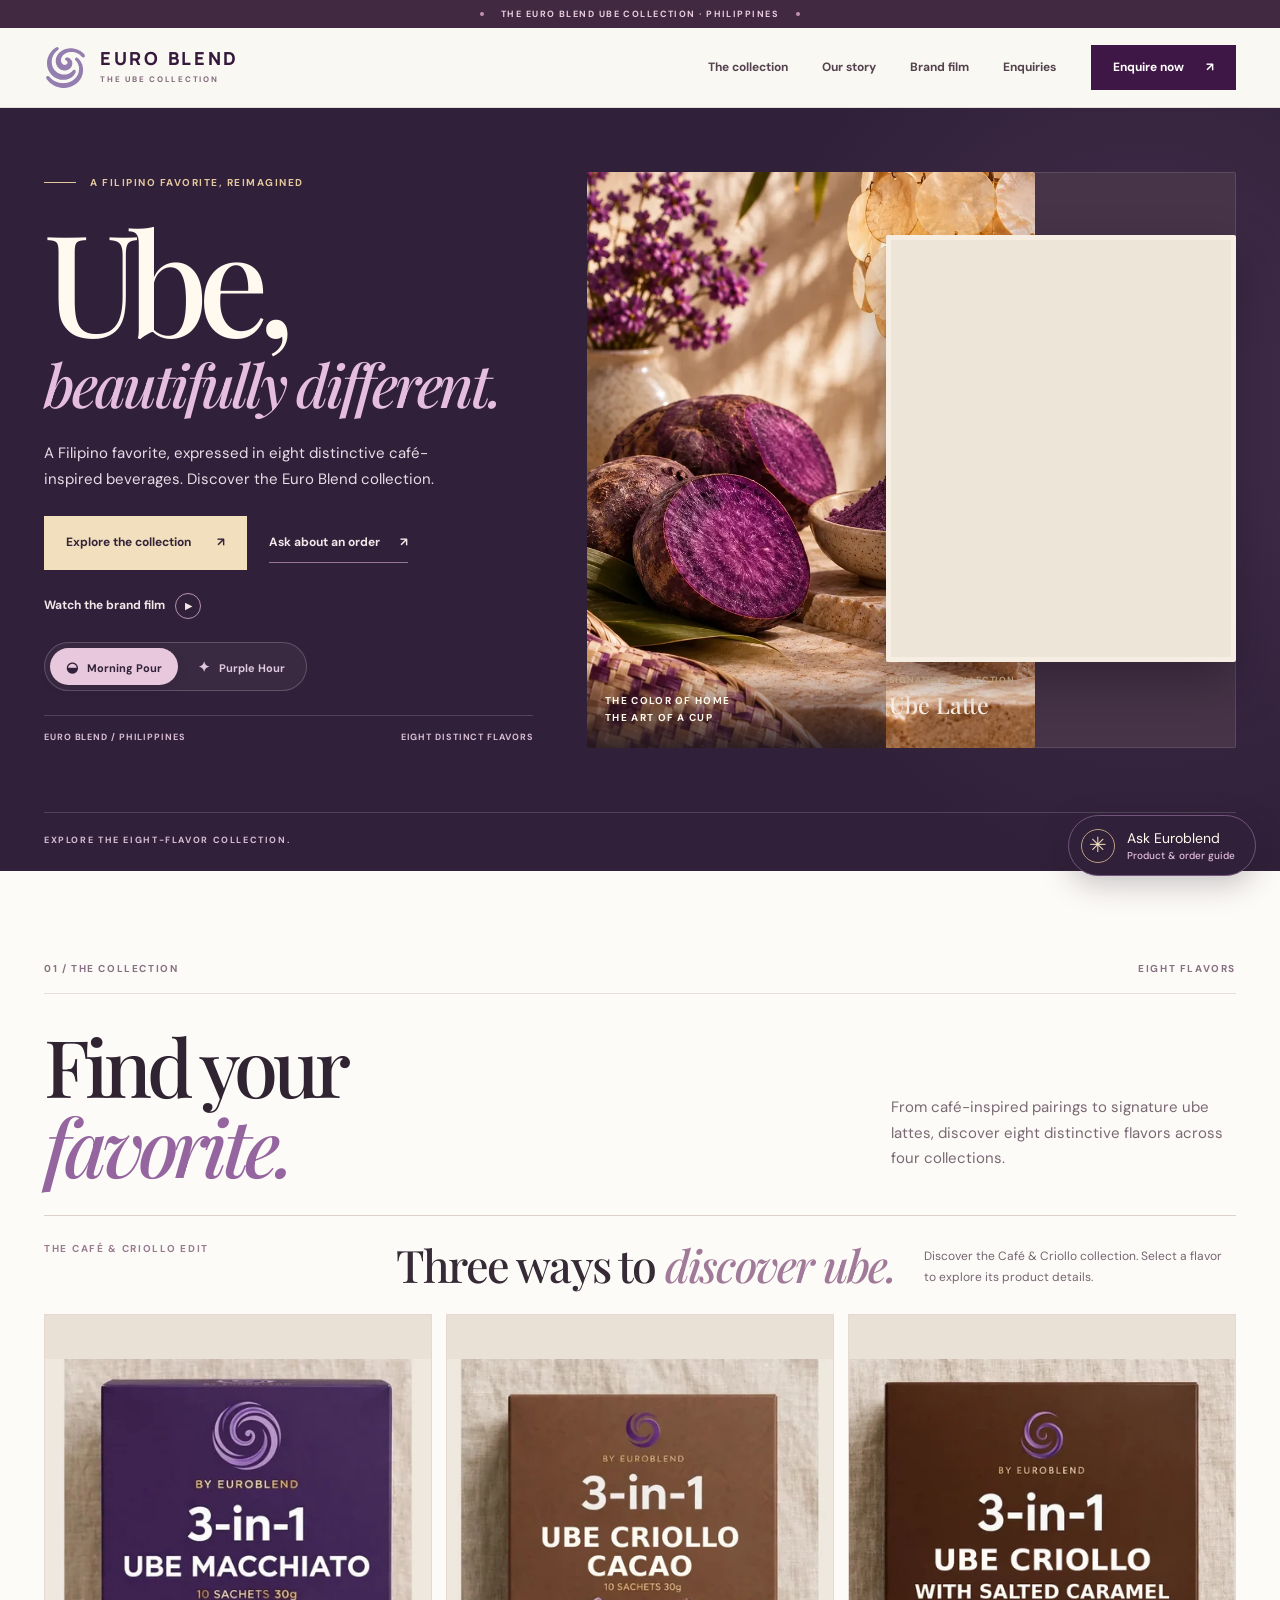
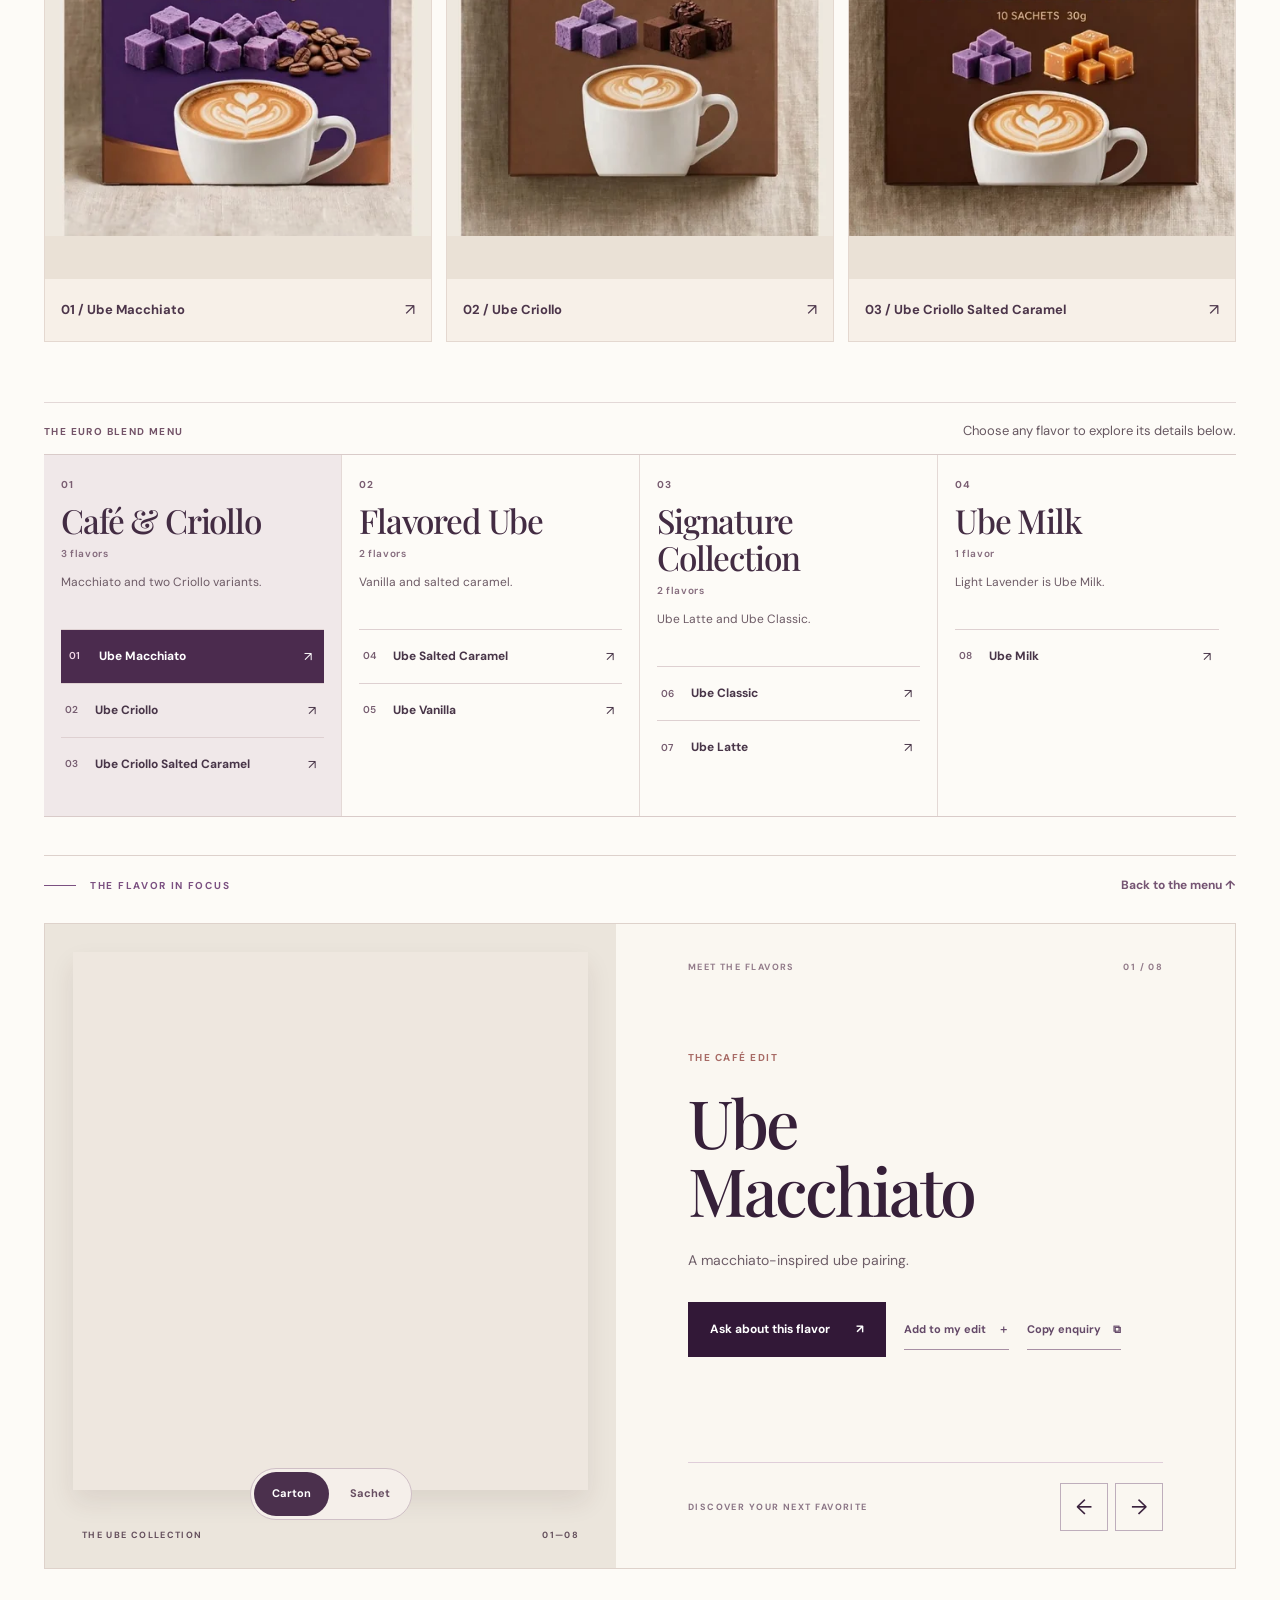
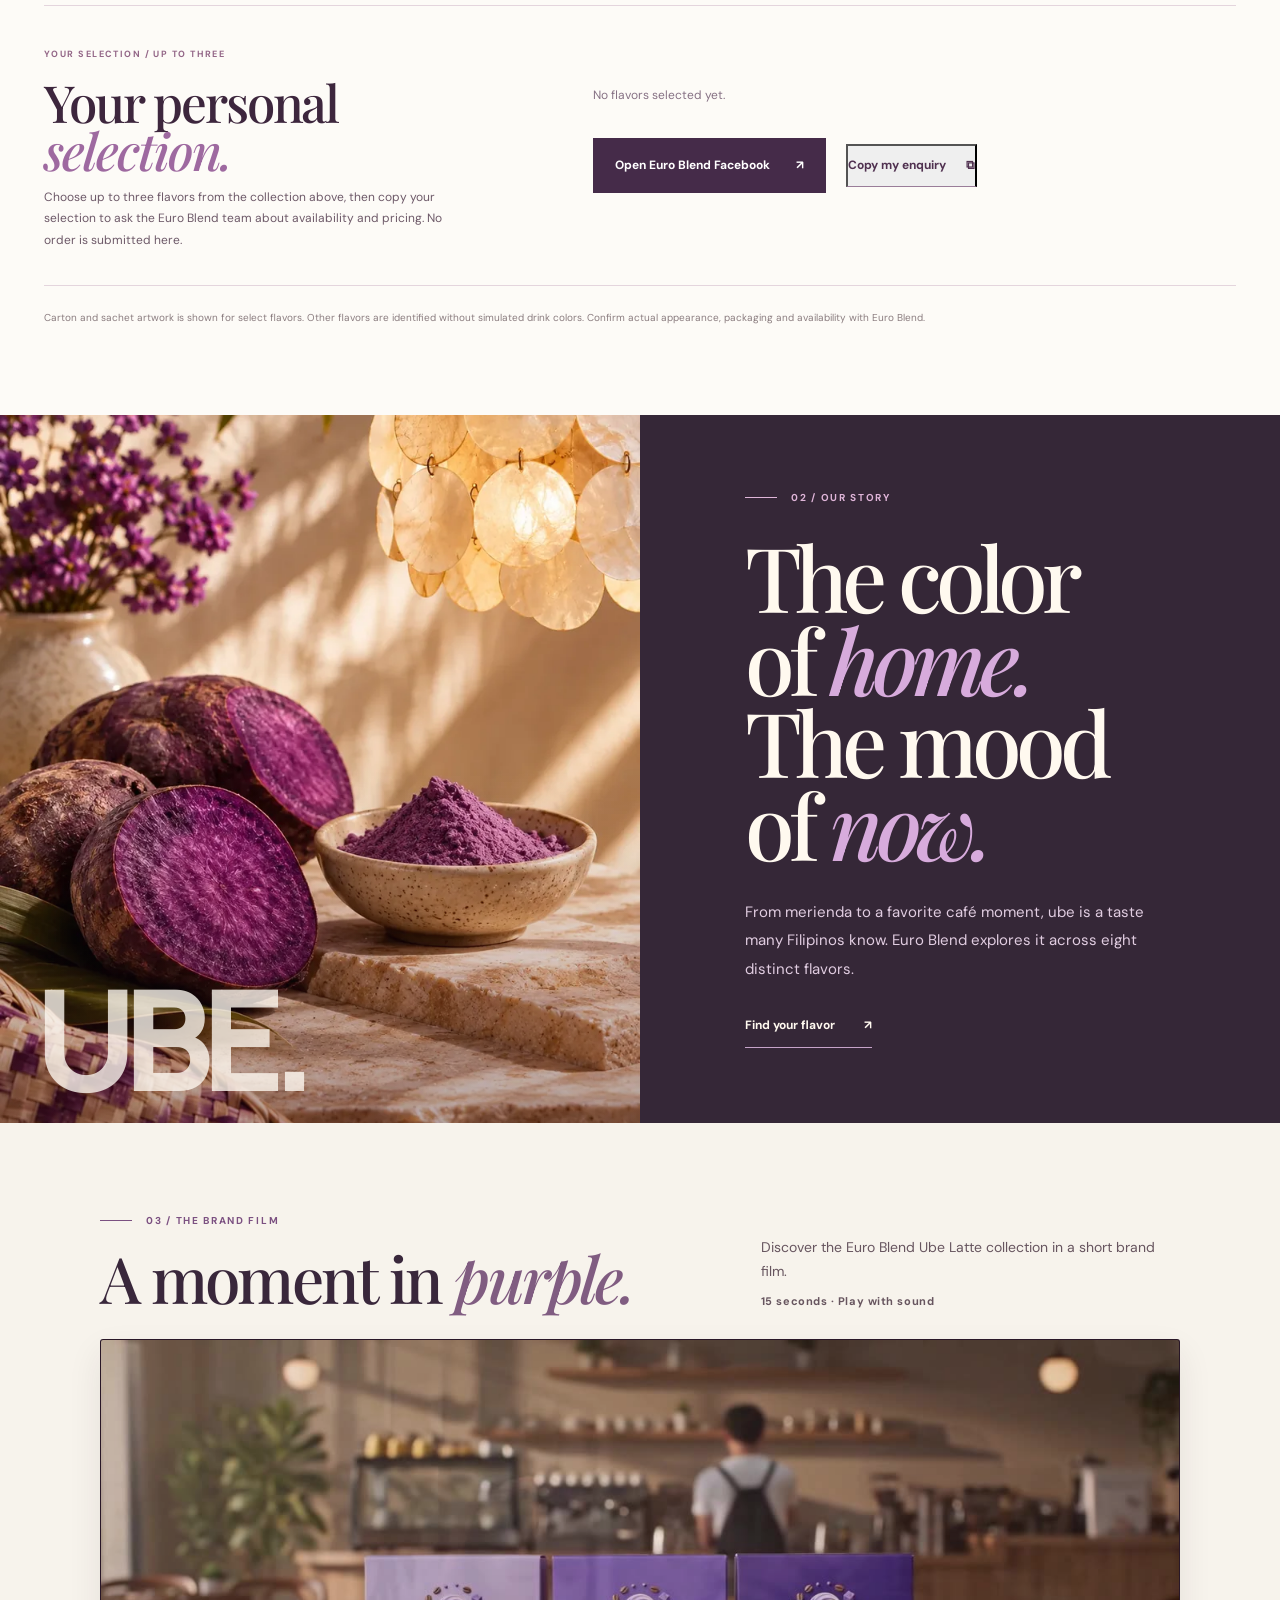
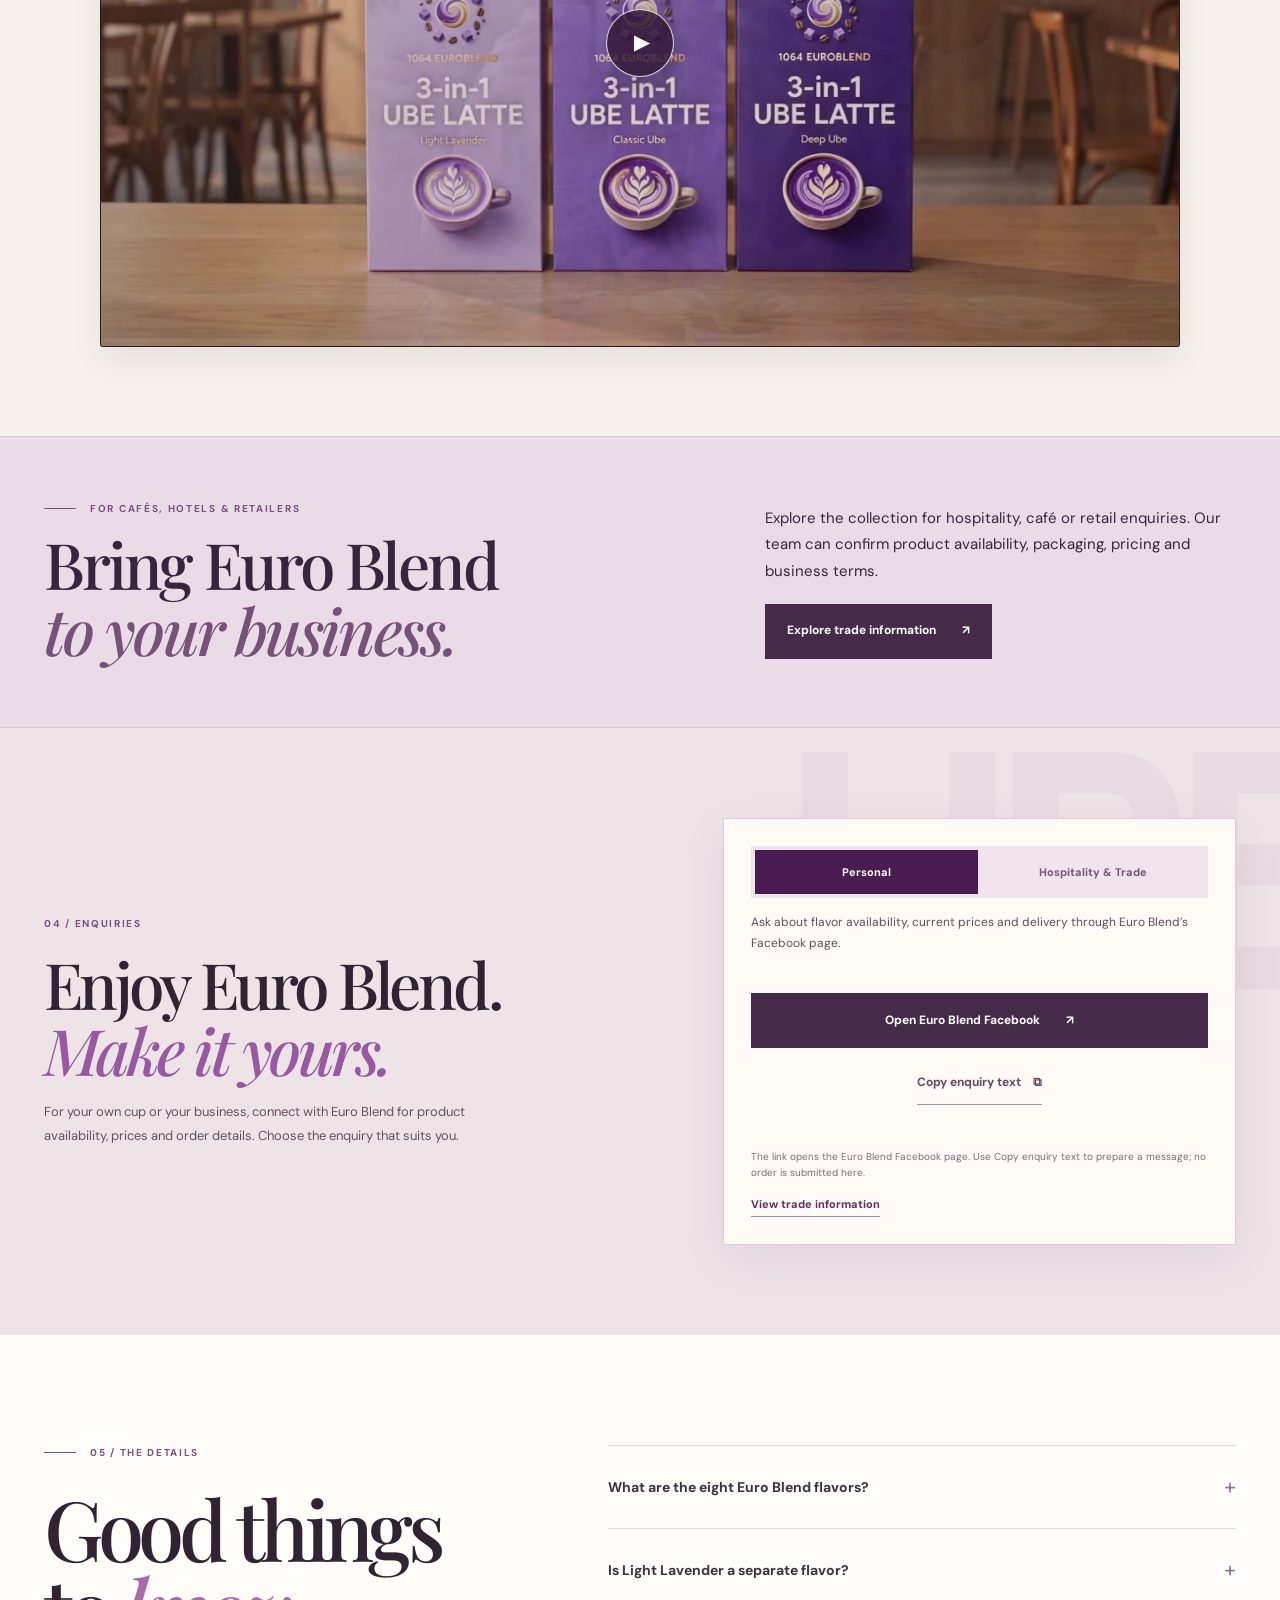
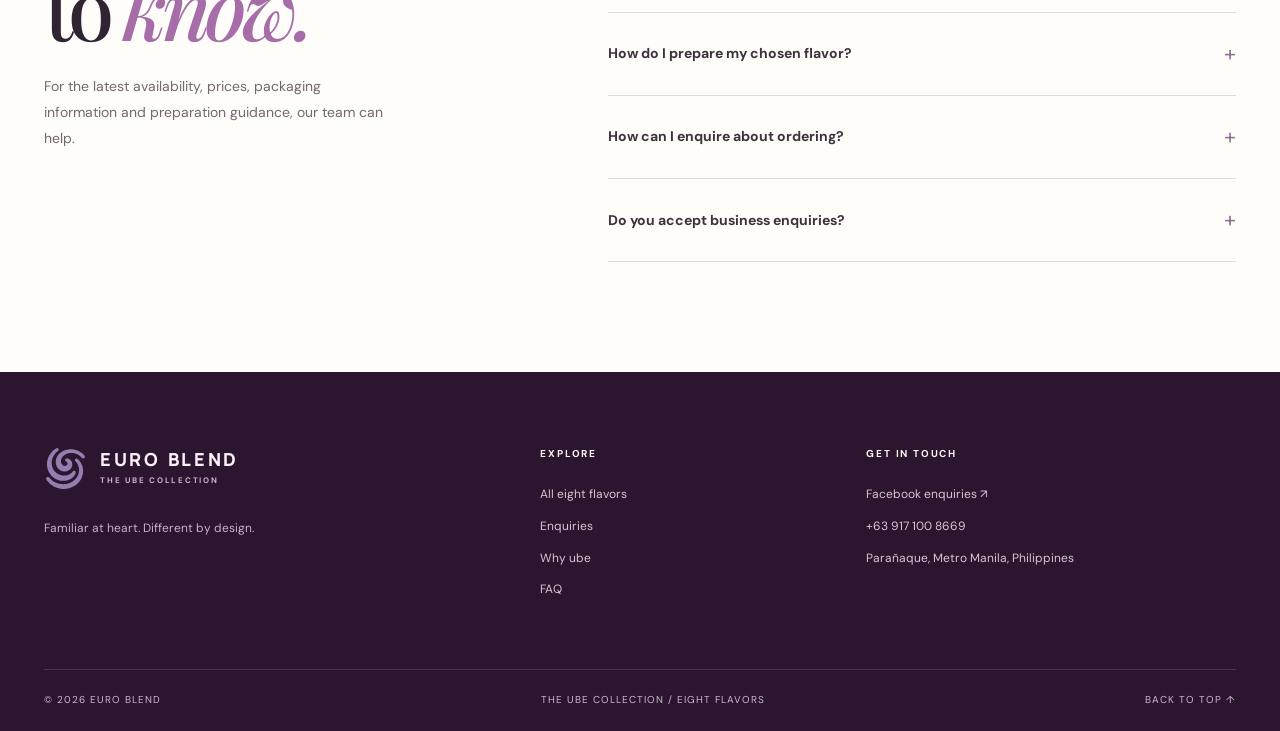
==== commit 428c098c: "Install the concierge on index.html" ====
--- a/index.html
+++ b/index.html
@@ -27,6 +27,7 @@
 <link rel="stylesheet" href="/style.css">
 <title>Euroblend Philippines | Filipino Ube Drinks &amp; Ube Latte</title>
 <script type="application/ld+json">{"@context":"https://schema.org","@graph":[{"@type":"Organization","name":"Euro Blend","url":"https://euroblend.vercel.app/","logo":"https://euroblend.vercel.app/euroblend-mark.svg","sameAs":["https://www.facebook.com/share/1deLJW2QHp/"],"alternateName":"Euroblend"},{"@type":"WebSite","name":"Euro Blend","url":"https://euroblend.vercel.app/","alternateName":"Euroblend","inLanguage":"en-PH"},{"@type":"ItemList","name":"The Euro Blend Ube Collection","numberOfItems":8,"itemListElement":[{"@type":"ListItem","position":1,"name":"Ube Macchiato"},{"@type":"ListItem","position":2,"name":"Ube Criollo"},{"@type":"ListItem","position":3,"name":"Ube Criollo Salted Caramel"},{"@type":"ListItem","position":4,"name":"Ube Salted Caramel"},{"@type":"ListItem","position":5,"name":"Ube Vanilla"},{"@type":"ListItem","position":6,"name":"Ube Classic"},{"@type":"ListItem","position":7,"name":"Ube Latte"},{"@type":"ListItem","position":8,"name":"Ube Milk"}]}]}</script>
+<link rel="stylesheet" href="/concierge.css">
 </head>
 <body data-mood="morning">
 <a class="skip" href="#main">Skip to content</a>
@@ -127,5 +128,7 @@
 </main>
 <footer class="footer"><div class="container footer__top"><div class="footer__brand"><a class="brand brand--footer" href="#top"><img src="/euroblend-mark.svg" alt="" width="44" height="48"><span><strong>EURO BLEND</strong><small>THE UBE COLLECTION</small></span></a><p>Familiar at heart. Different by design.</p></div><div class="footer__links"><strong>EXPLORE</strong><a href="#flavors">All eight flavors</a><a href="#enquiries">Enquiries</a><a href="#story">Why ube</a><a href="#faq">FAQ</a></div><div class="footer__links"><strong>GET IN TOUCH</strong><a href="https://www.facebook.com/share/1deLJW2QHp/" target="_blank" rel="noopener noreferrer">Facebook enquiries ↗</a><a href="tel:+639171008669">+63 917 100 8669</a><span>Parañaque, Metro Manila, Philippines</span></div></div><div class="container footer__bottom"><span>© <span id="year">2026</span> EURO BLEND</span><span>THE UBE COLLECTION / EIGHT FLAVORS</span><a href="#top">BACK TO TOP ↑</a></div></footer>
 <script src="/script.js" defer></script>
+<script src="/concierge-knowledge.js" defer></script>
+<script src="/concierge.js" defer></script>
 </body>
 </html>
--- a/concierge.css
+++ b/concierge.css
@@ -0,0 +1,42 @@
+/* Euro Blend concierge — independent, accessible, mobile-first. */
+.eb-concierge{position:fixed;right:24px;bottom:24px;z-index:1000;font-family:'DM Sans',Arial,sans-serif;color:#302039;line-height:1.5}
+.eb-concierge *, .eb-concierge *:before,.eb-concierge *:after{box-sizing:border-box}
+.eb-concierge button,.eb-concierge input{font:inherit}
+.eb-concierge button{cursor:pointer}
+.eb-concierge button:focus-visible,.eb-concierge a:focus-visible,.eb-concierge input:focus-visible{outline:3px solid #b585b4;outline-offset:3px}
+.eb-launch{display:flex;align-items:center;gap:12px;text-align:left;padding:12px 20px 12px 12px;border:1px solid #73547a;background:#302039;color:#fff8ed;border-radius:50px;box-shadow:0 8px 30px #20172840;font-size:14px;font-weight:700;min-height:58px}
+.eb-launch small{display:block;font-size:10px;color:#e5bedf;font-weight:500;line-height:1.4}
+.eb-launch-icon{display:grid;place-items:center;width:34px;height:34px;border:1px solid #be9e84;border-radius:50%;font-size:21px;color:#f2dfbd}
+.eb-panel[hidden]{display:none!important}
+.eb-panel{position:absolute;right:0;bottom:76px;width:min(410px,calc(100vw - 32px));height:min(680px,calc(100dvh - 120px));max-height:calc(100vh - 120px);min-height:0;display:flex;flex-direction:column;background:#fdfaf5;border:1px solid #ddd0cf;border-radius:18px;overflow:hidden;box-shadow:0 18px 70px #21132650;color:#302039}
+.eb-head{display:flex;align-items:center;gap:12px;padding:17px;background:#302039;color:#fff8ed;flex:none}
+.eb-emblem{display:grid;place-items:center;width:46px;height:46px;border-radius:50%;background:#f6e9d5;flex:none}
+.eb-emblem img{width:32px;height:34px;object-fit:contain}
+.eb-head strong{display:block;font-family:'Playfair Display',Georgia,serif;font-size:21px;font-weight:500;line-height:1.2}
+.eb-head small{display:block;font-size:10px;margin-top:5px;color:#e5bedf}
+.eb-close{margin-left:auto;flex:none;width:36px;height:40px;border:0;background:transparent;color:#fff8ed;font-size:26px!important;line-height:1}
+.eb-language{display:flex;align-items:center;gap:5px;padding:9px 12px;border-bottom:1px solid #e8dedb;flex:none}
+.eb-language button{border:0;border-radius:20px;padding:6px 9px;font-size:11px;background:transparent;color:#665064;min-height:32px}
+.eb-language button[aria-pressed=true]{background:#e9d9e6;color:#302039;font-weight:700}
+.eb-language .eb-reset{margin-left:auto;text-decoration:underline;white-space:nowrap}
+.eb-stream{flex:1;min-height:0;overflow:auto;overscroll-behavior:contain;padding:16px 14px;display:flex;flex-direction:column;gap:11px}
+.eb-message{max-width:94%;border-radius:12px;padding:12px 13px;overflow-wrap:anywhere;flex:none}
+.eb-assistant{align-self:flex-start;background:#eee5e9;color:#302039;border-bottom-left-radius:3px}
+.eb-user{align-self:flex-end;background:#4b3153;color:#fff8ed;border-bottom-right-radius:3px}
+.eb-speaker{display:block;font-size:9px;font-weight:700;letter-spacing:.10em;opacity:.76;margin-bottom:5px}
+.eb-message p{font-size:13px;line-height:1.6;margin:0;white-space:pre-wrap}
+.eb-links{display:flex;flex-wrap:wrap;gap:7px;margin-top:10px}
+.eb-links a{display:inline-block;padding:6px 8px;border:1px solid #b399b0;border-radius:5px;color:#48294e;font-size:11px;font-weight:700;text-decoration:none;background:#fdf8f5}
+.eb-suggestions{padding:0 14px 10px;display:flex;gap:6px;flex-wrap:wrap;flex:none}
+.eb-suggestions:empty{display:none}
+.eb-suggestions button{padding:7px 10px;border:1px solid #c9b5c5;border-radius:18px;background:#fffaf6;color:#4c3650;font-size:11px;min-height:33px;text-align:left}
+.eb-suggestions button:hover{background:#eadce7}
+.eb-form{display:flex;align-items:center;gap:8px;padding:10px 12px;border-top:1px solid #e5d9d8;flex:none}
+.eb-form input{min-width:0;flex:1;padding:11px 10px;background:#fff;border:1px solid #cdbec7;border-radius:8px;color:#302039;font-size:14px}
+.eb-form button{width:43px;height:43px;flex:none;border:0;border-radius:8px;background:#452b49;color:#fff8ed;font-size:22px}
+.eb-form button:disabled{opacity:.5;cursor:wait}
+.eb-privacy{font-size:10px;line-height:1.35;margin:0 14px 7px;color:#695a66;flex:none}
+.eb-human{display:block;padding:9px 14px 12px;font-size:11px;font-weight:700;color:#4b3153;text-align:center;border-top:1px solid #e8dedb;flex:none}
+.eb-sr{position:absolute;width:1px;height:1px;overflow:hidden;clip-path:inset(50%);white-space:nowrap}
+@media(max-width:600px){.eb-concierge{right:12px;bottom:max(12px,env(safe-area-inset-bottom))}.eb-launch{padding:9px 14px 9px 9px;min-height:49px;font-size:12px}.eb-launch-icon{width:30px;height:30px}.eb-launch small{font-size:9px}.eb-panel{bottom:62px;width:calc(100vw - 24px);height:min(640px,calc(100dvh - 86px));max-height:calc(100vh - 86px);border-radius:14px}.eb-head{padding:13px}.eb-head strong{font-size:19px}.eb-stream{padding:12px}.eb-form input{font-size:16px}.eb-privacy{font-size:9px}.eb-suggestions{gap:5px}.eb-suggestions button{font-size:10px}}
+@media(max-height:440px){.eb-panel{bottom:0;height:calc(100dvh - 20px);max-height:calc(100vh - 20px)}.eb-head{padding:8px 12px}.eb-emblem{width:32px;height:32px}.eb-emblem img{width:23px;height:25px}.eb-suggestions{max-height:70px;overflow:auto}.eb-privacy{display:none}}
